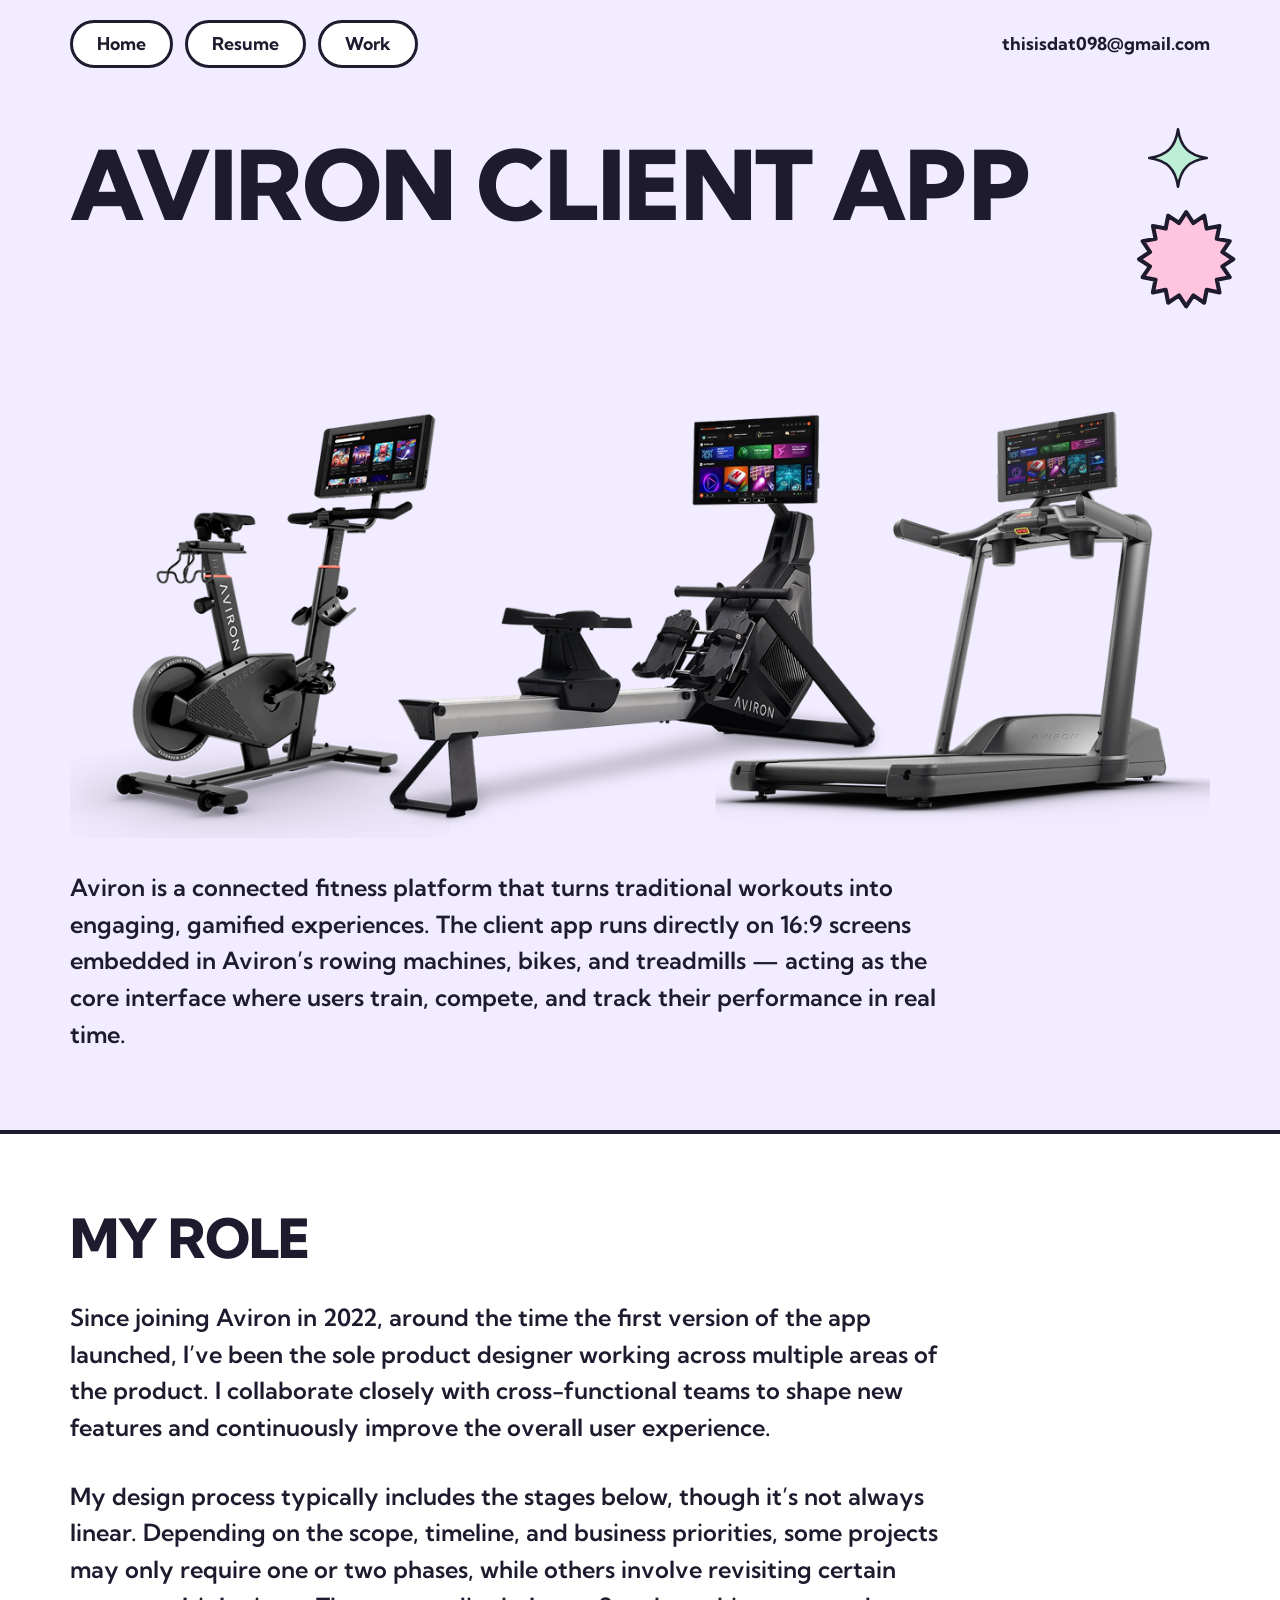
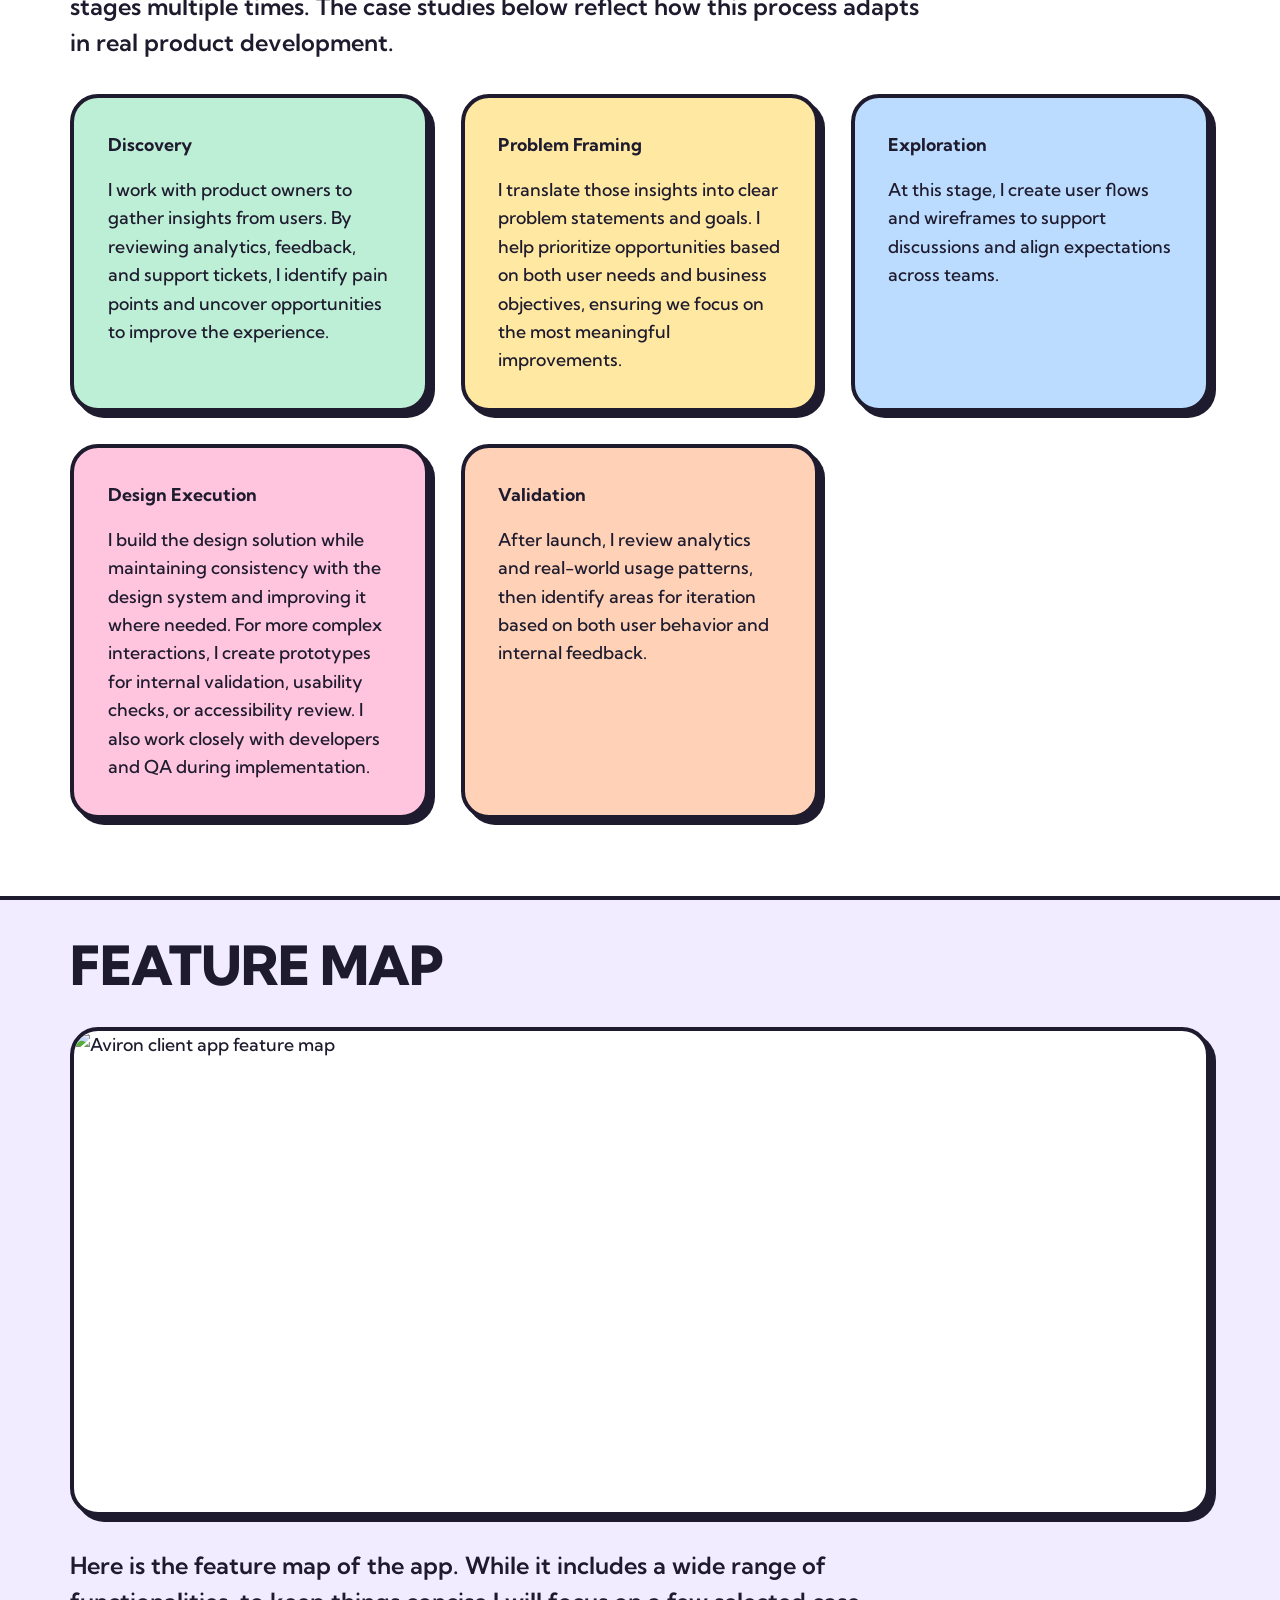
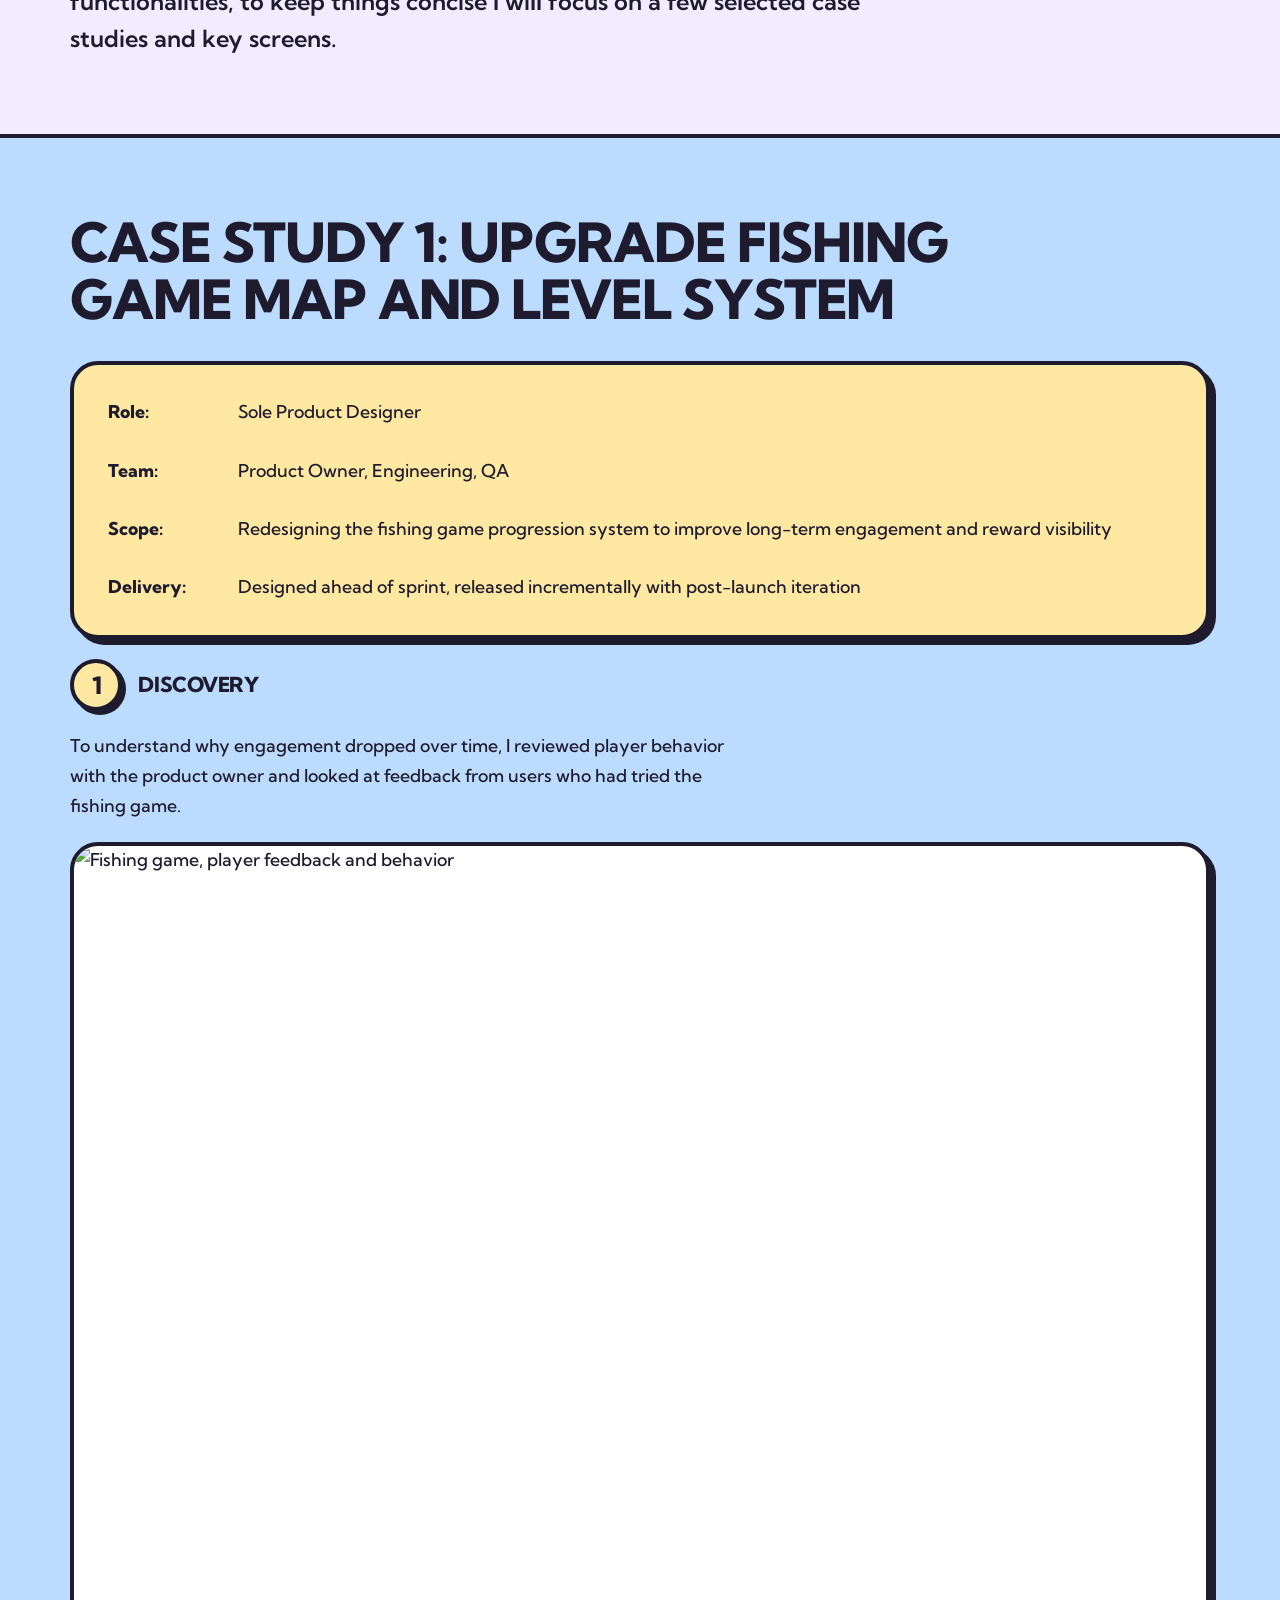
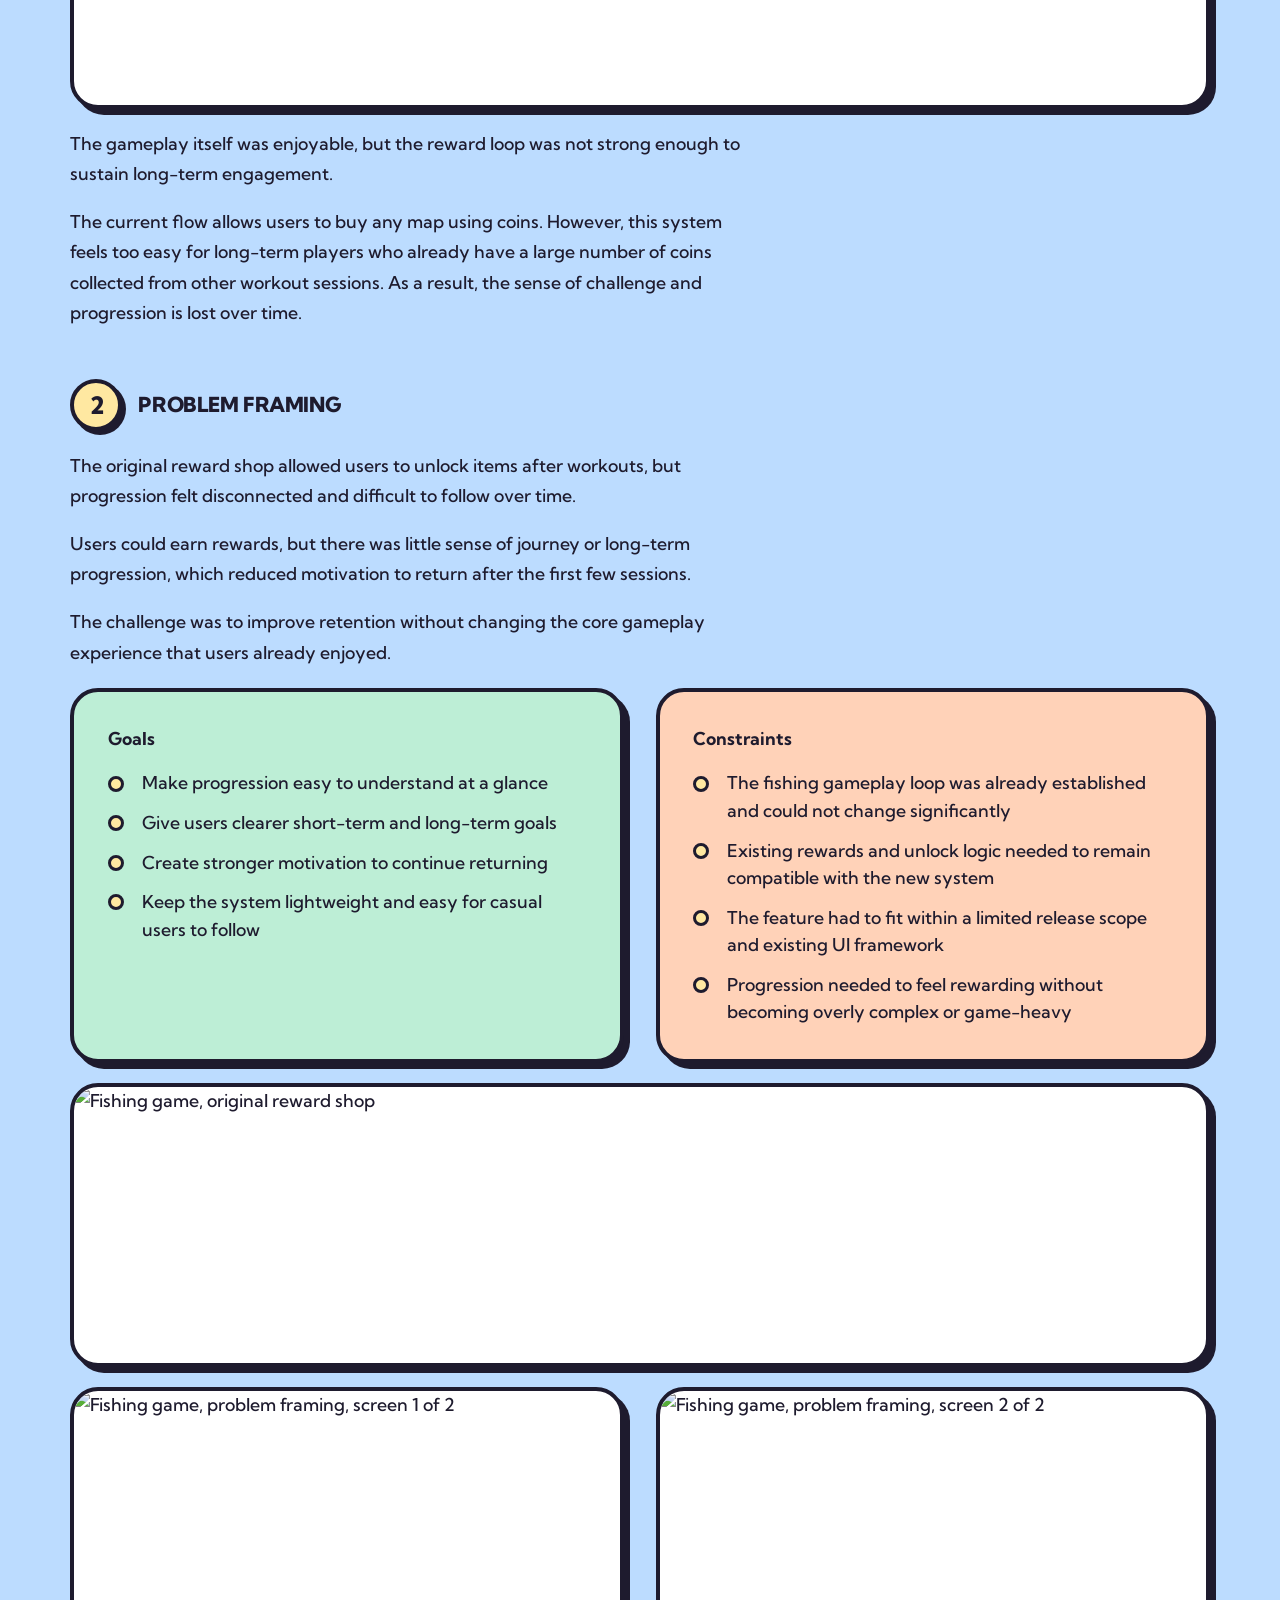
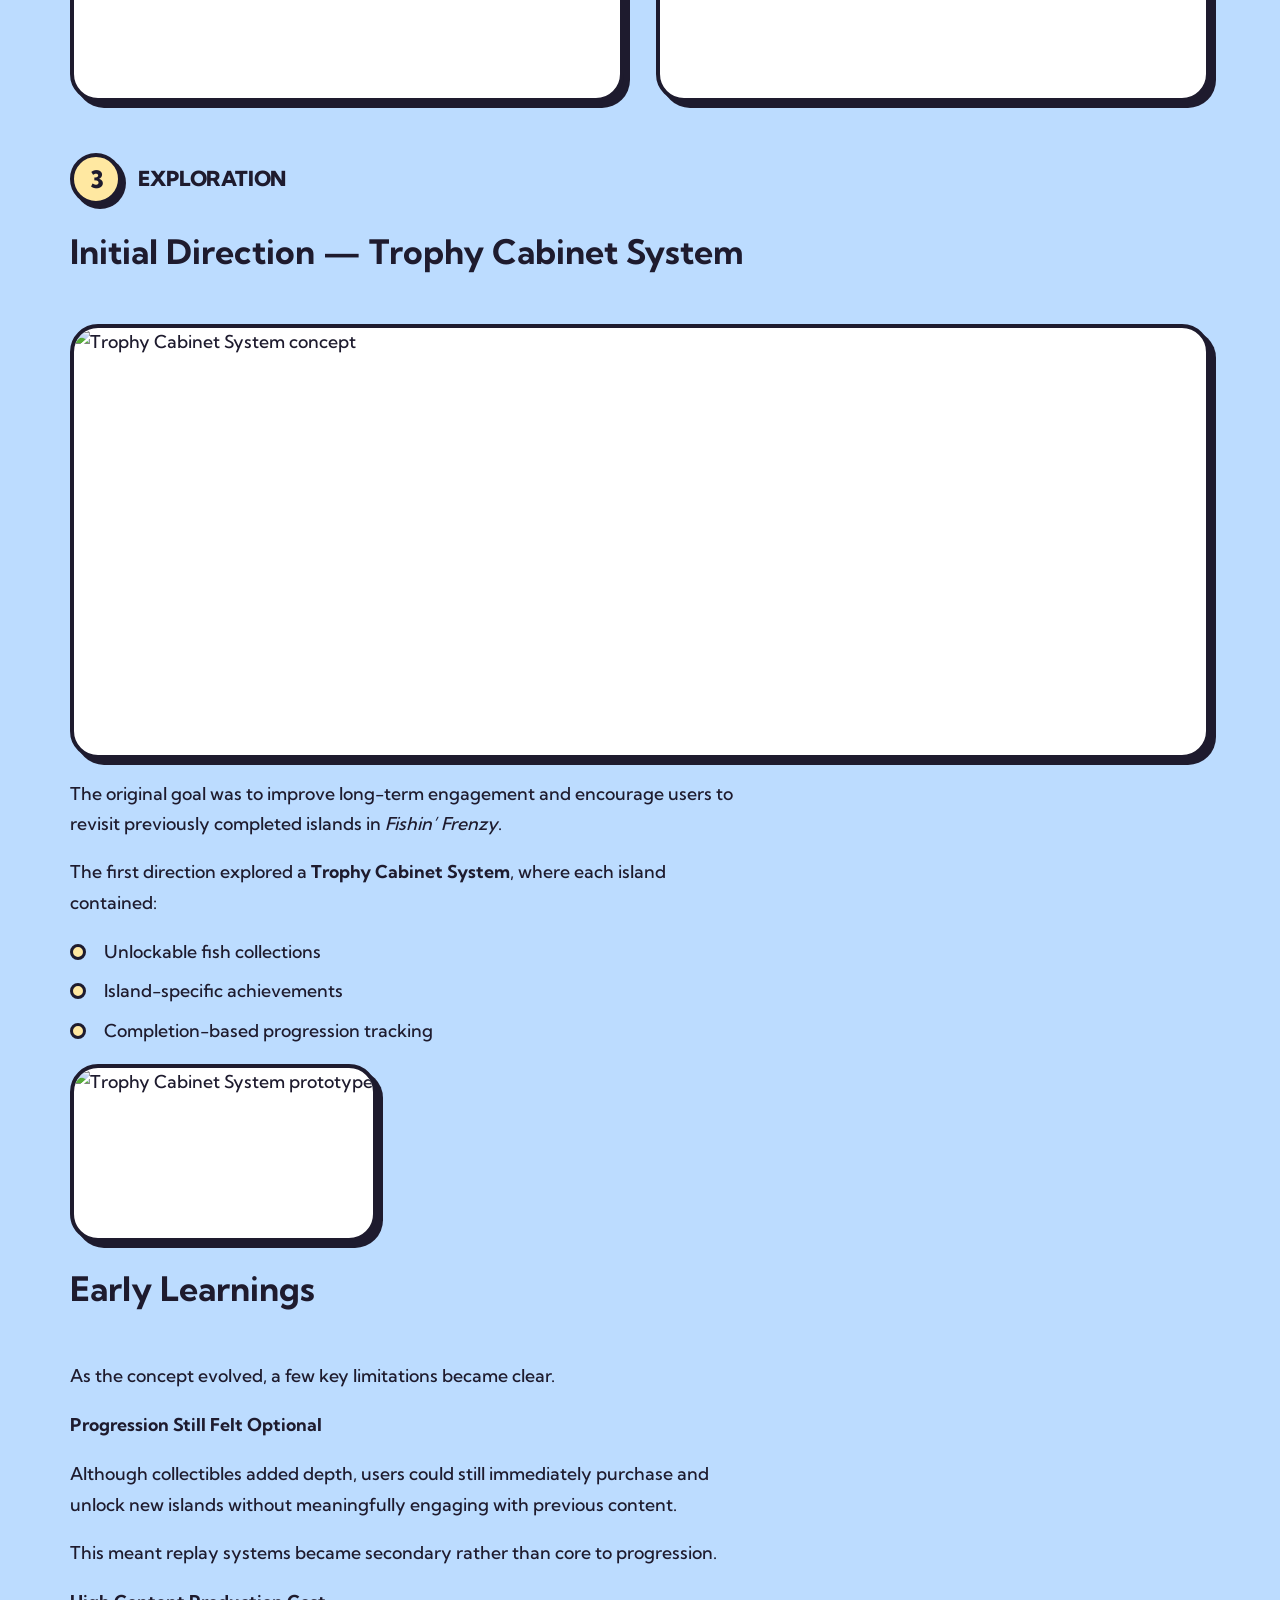
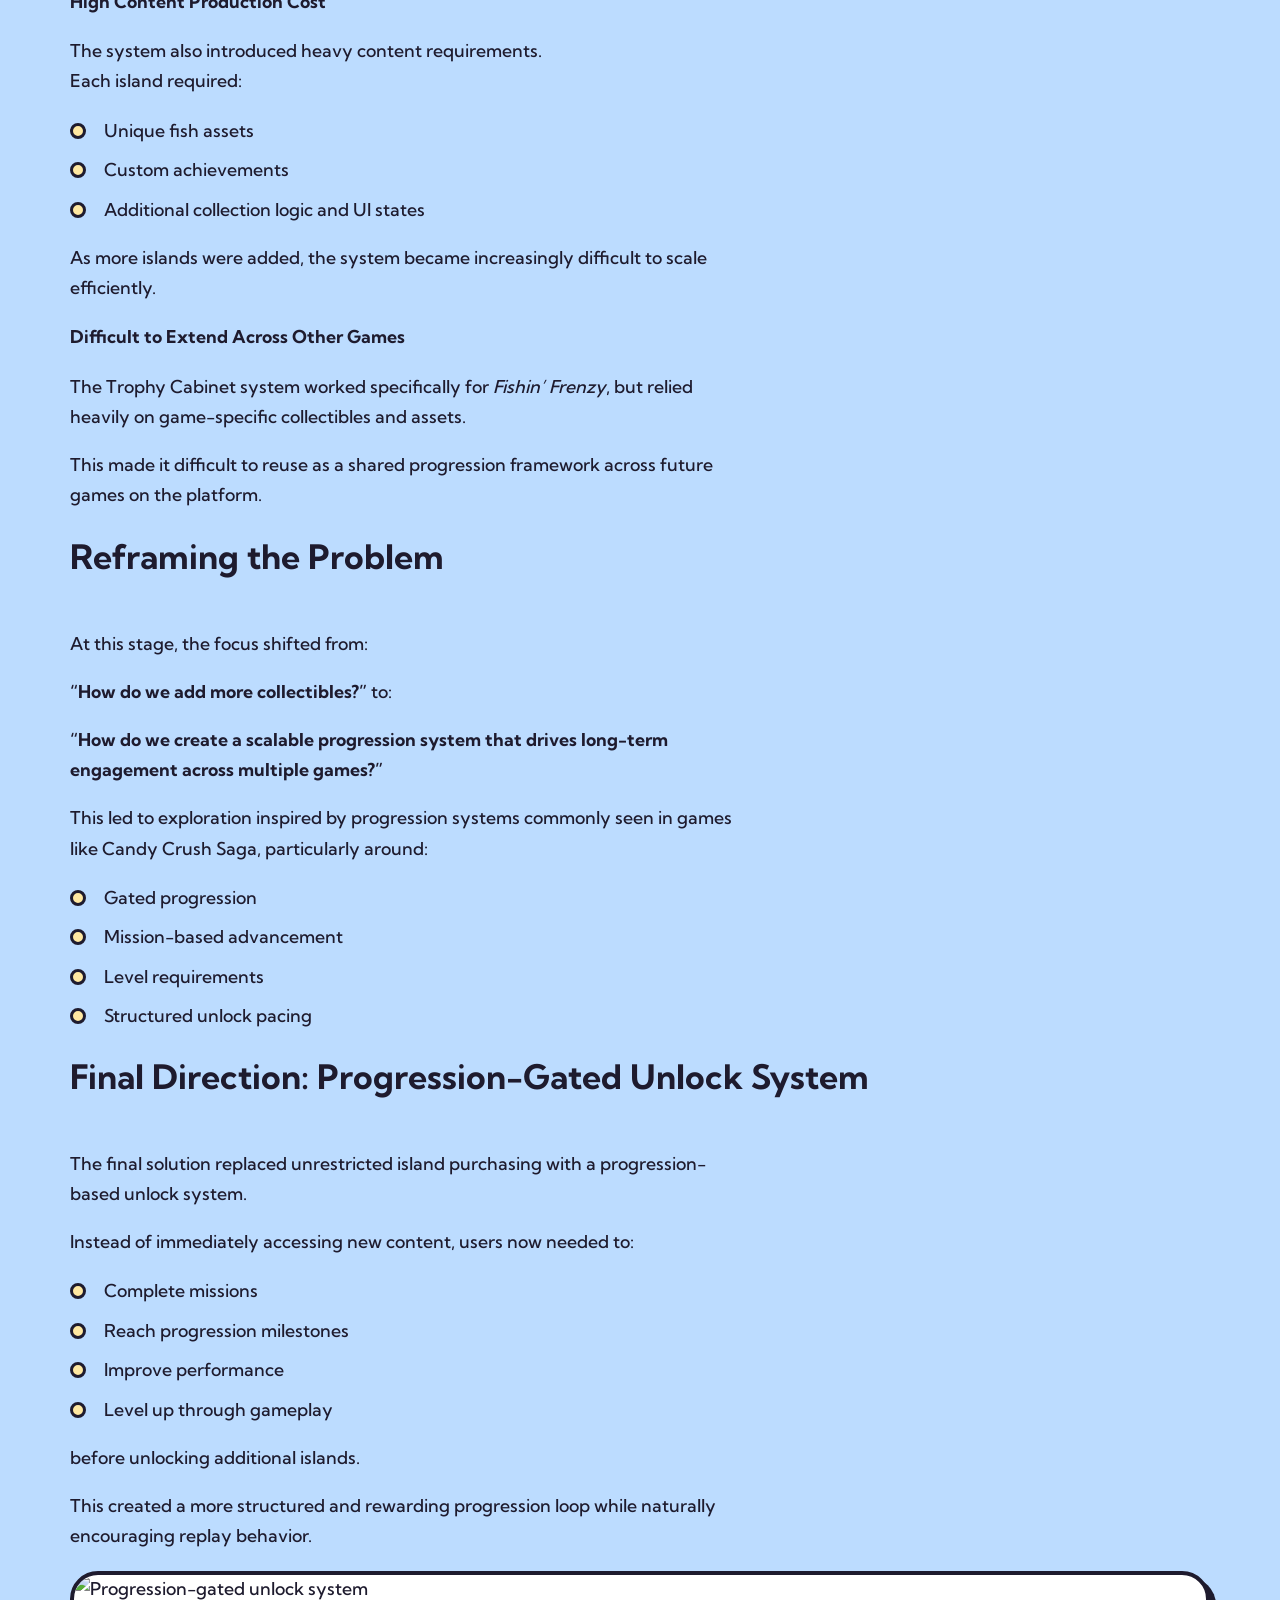
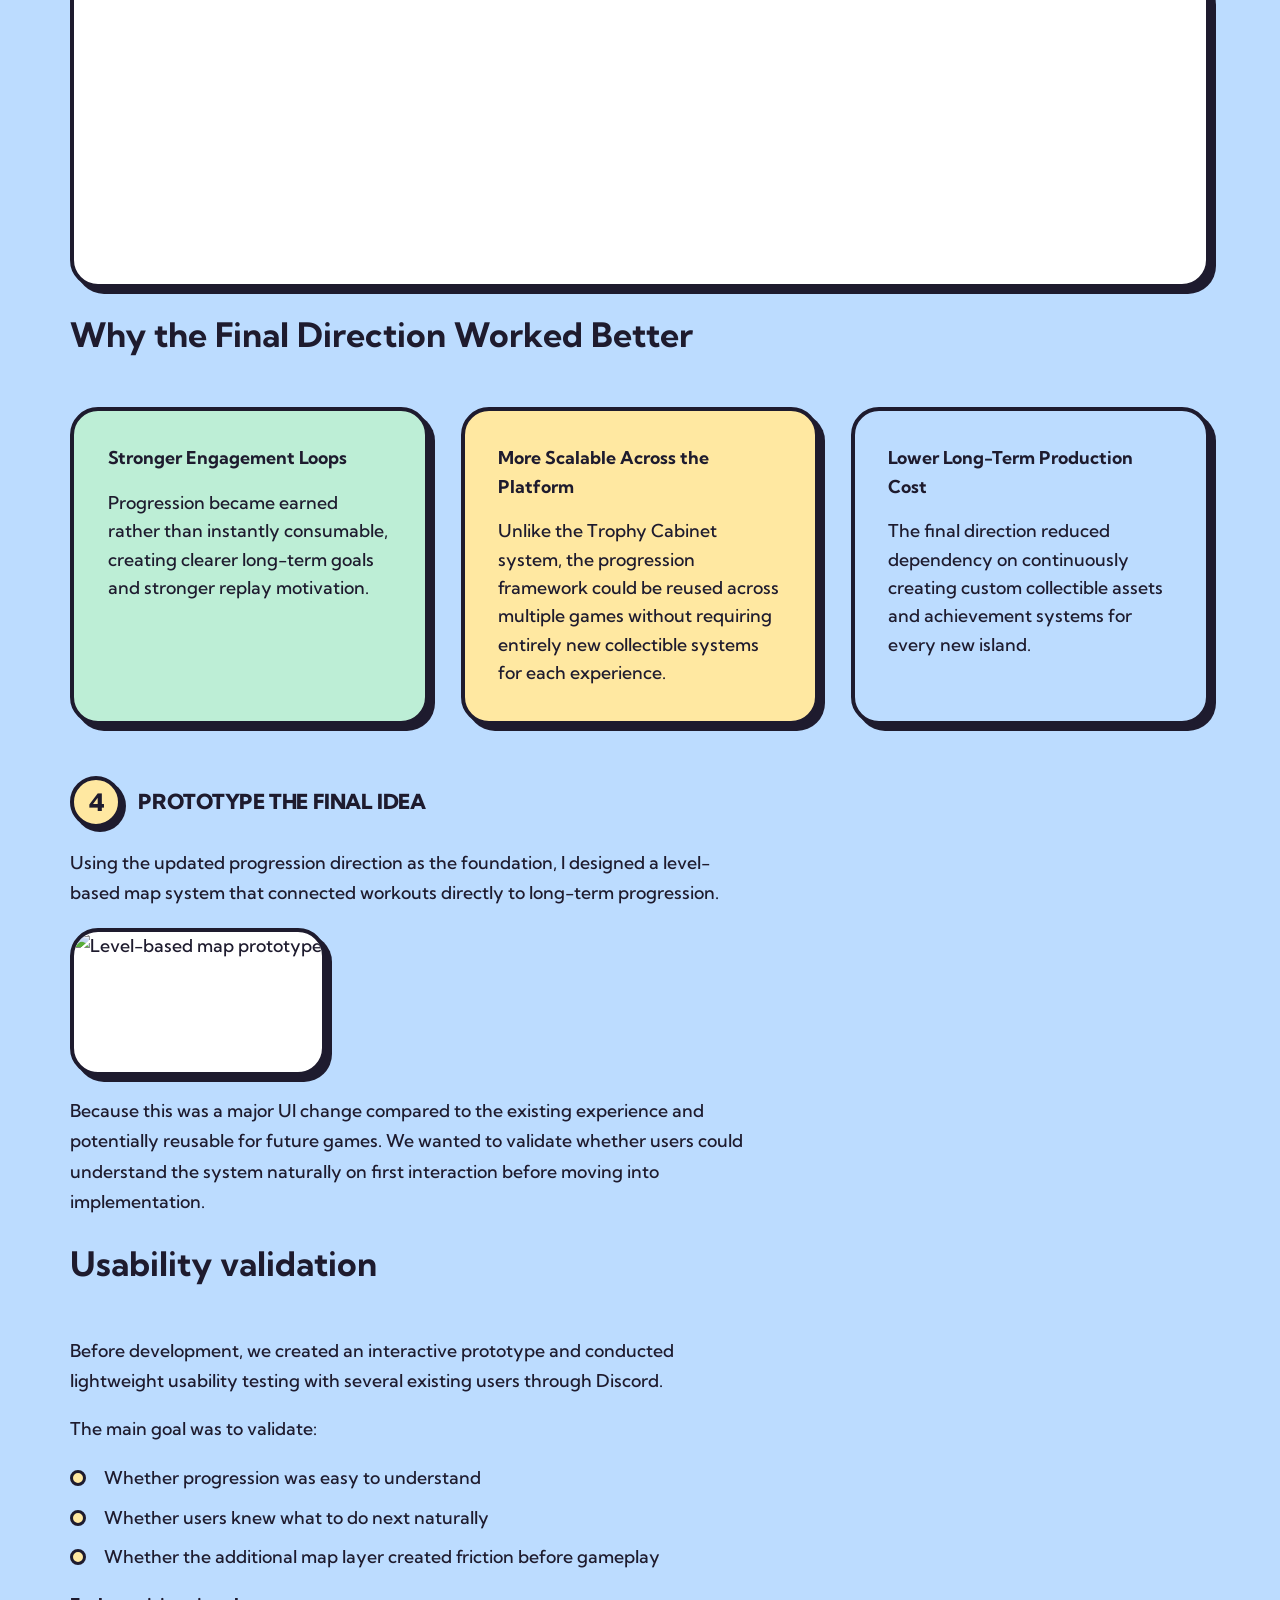
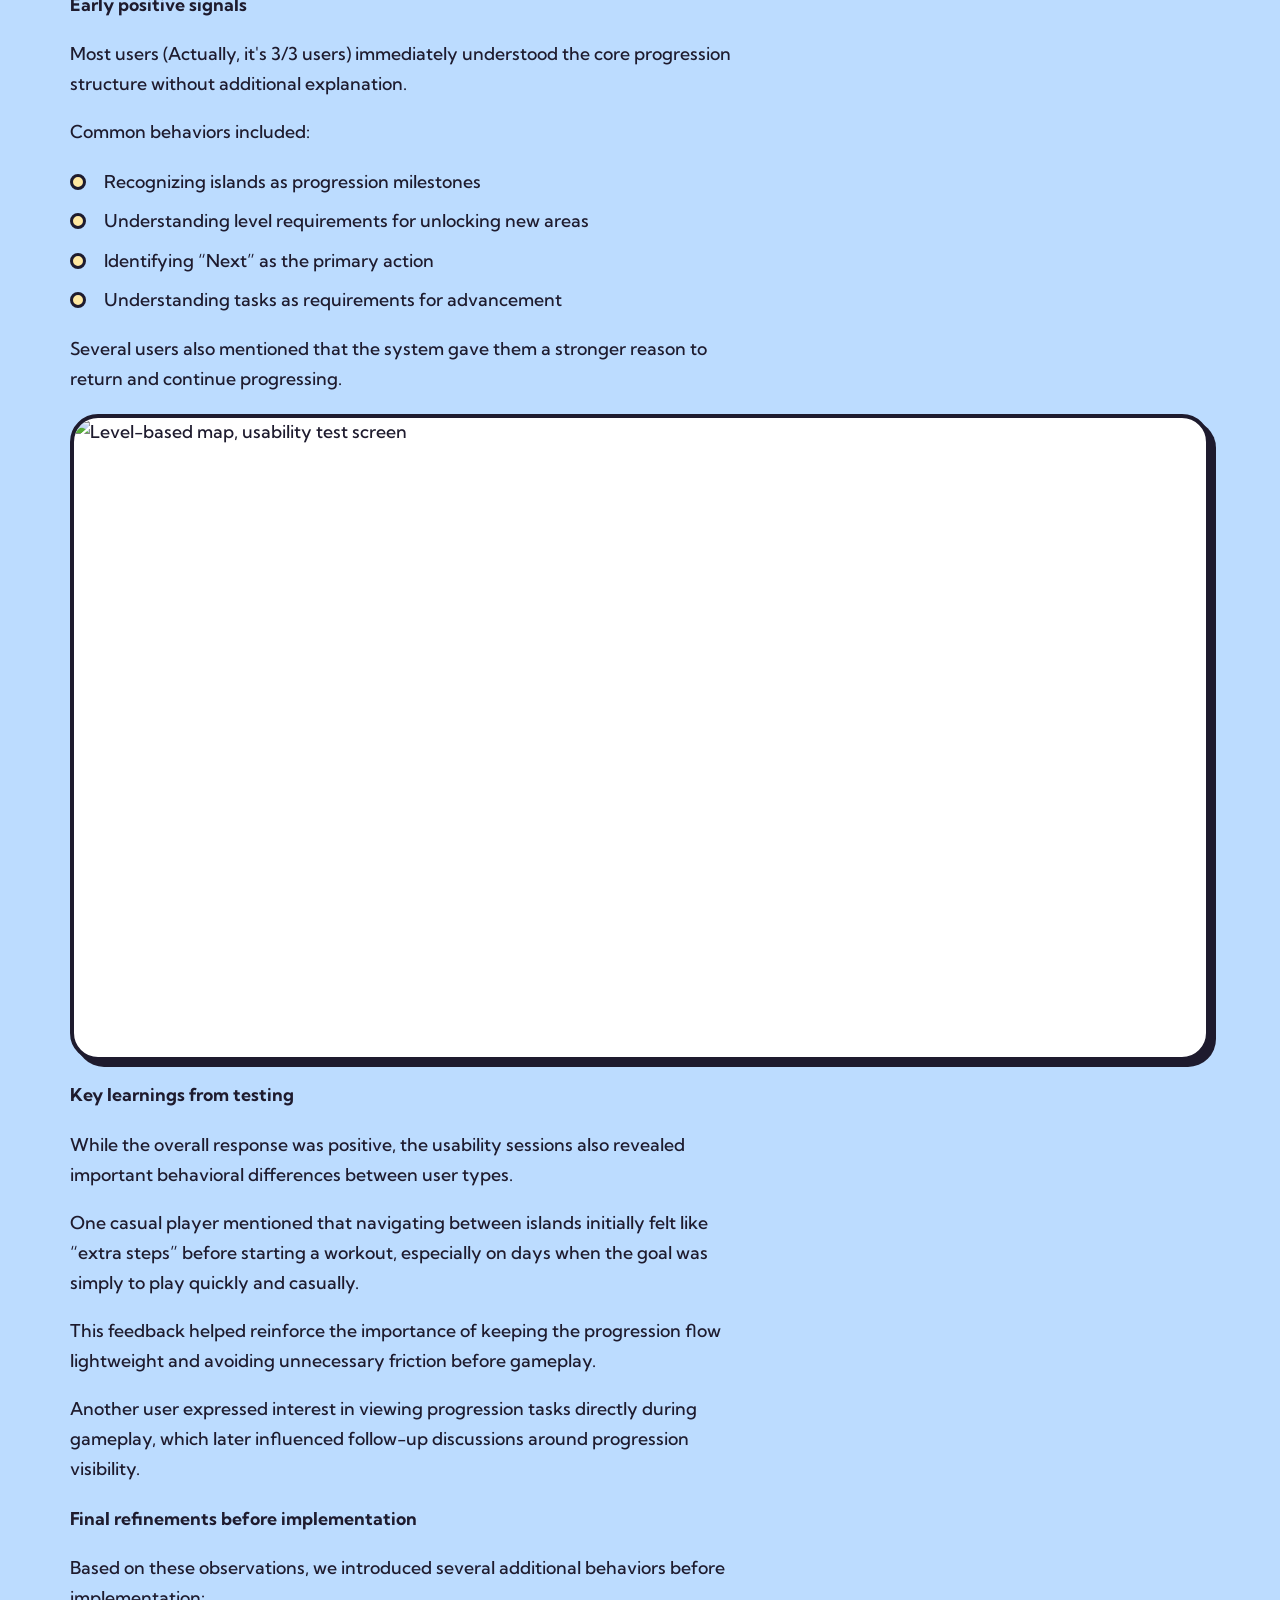
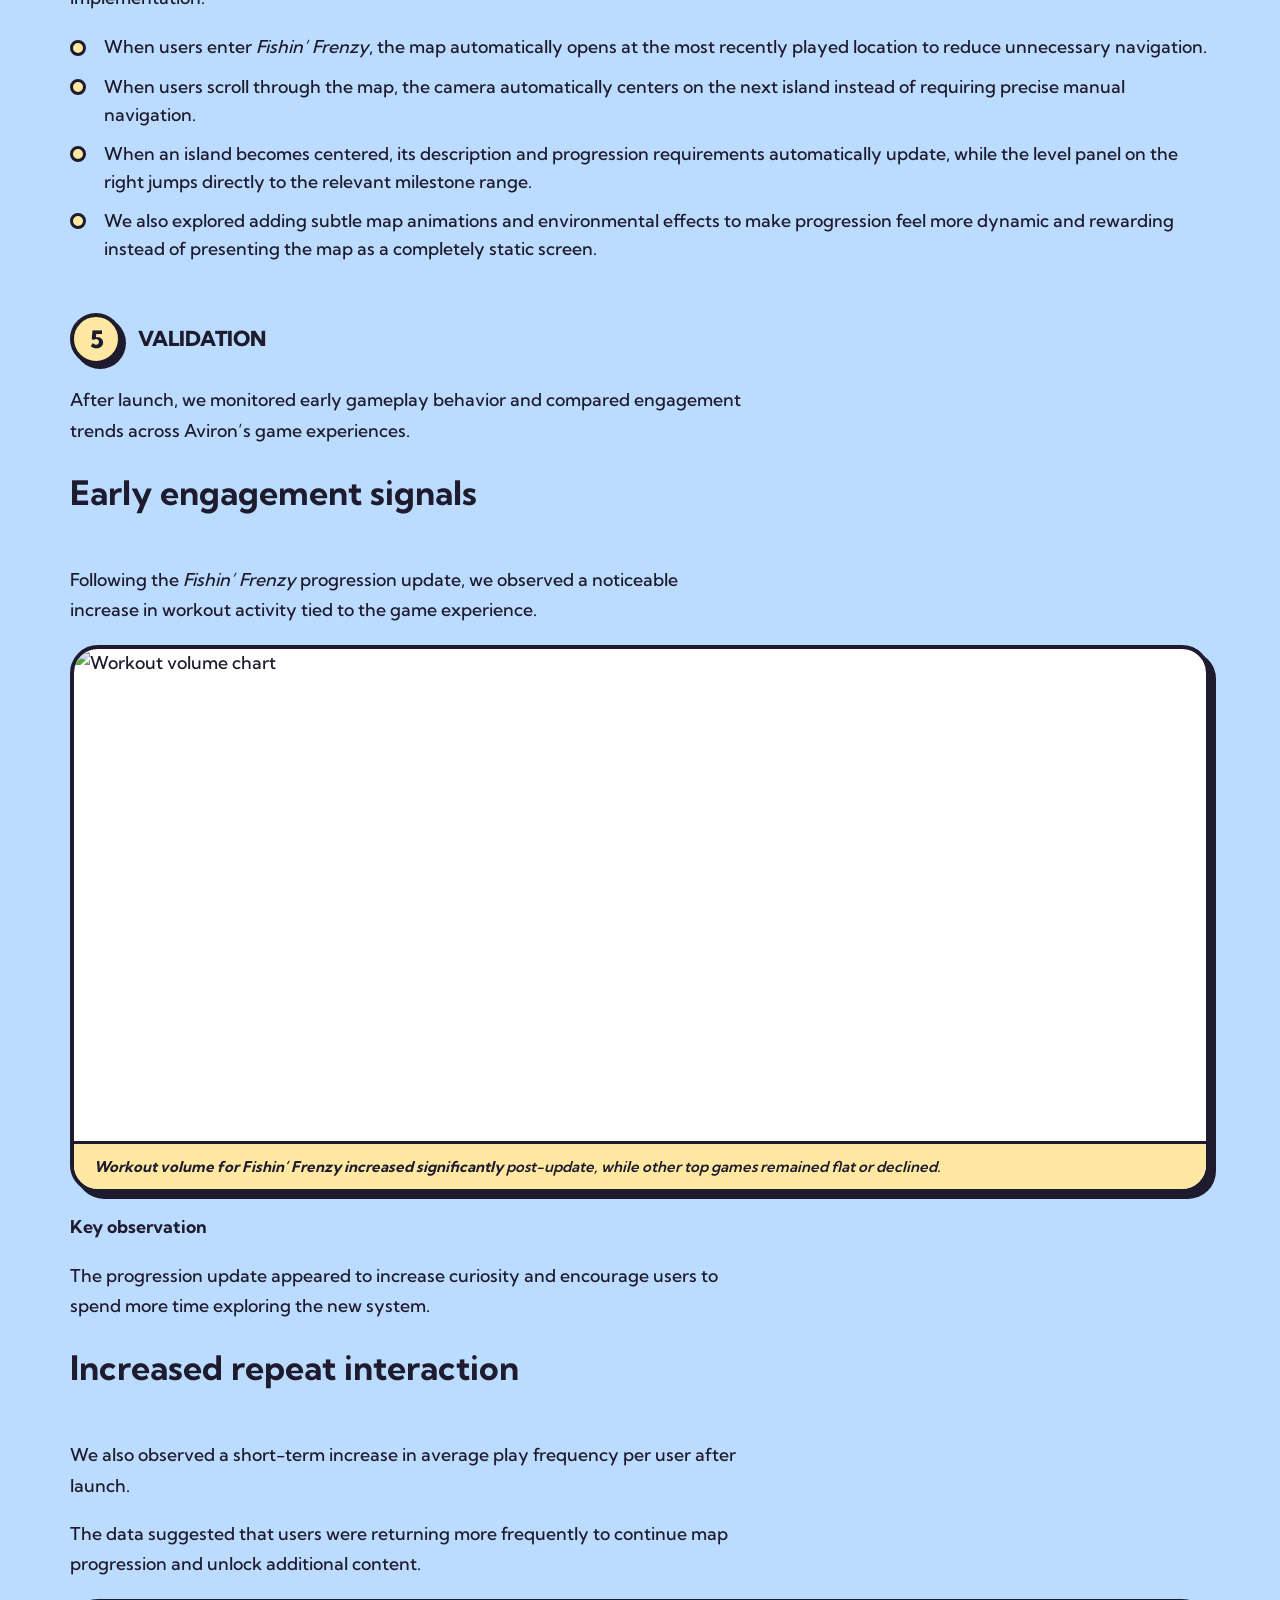
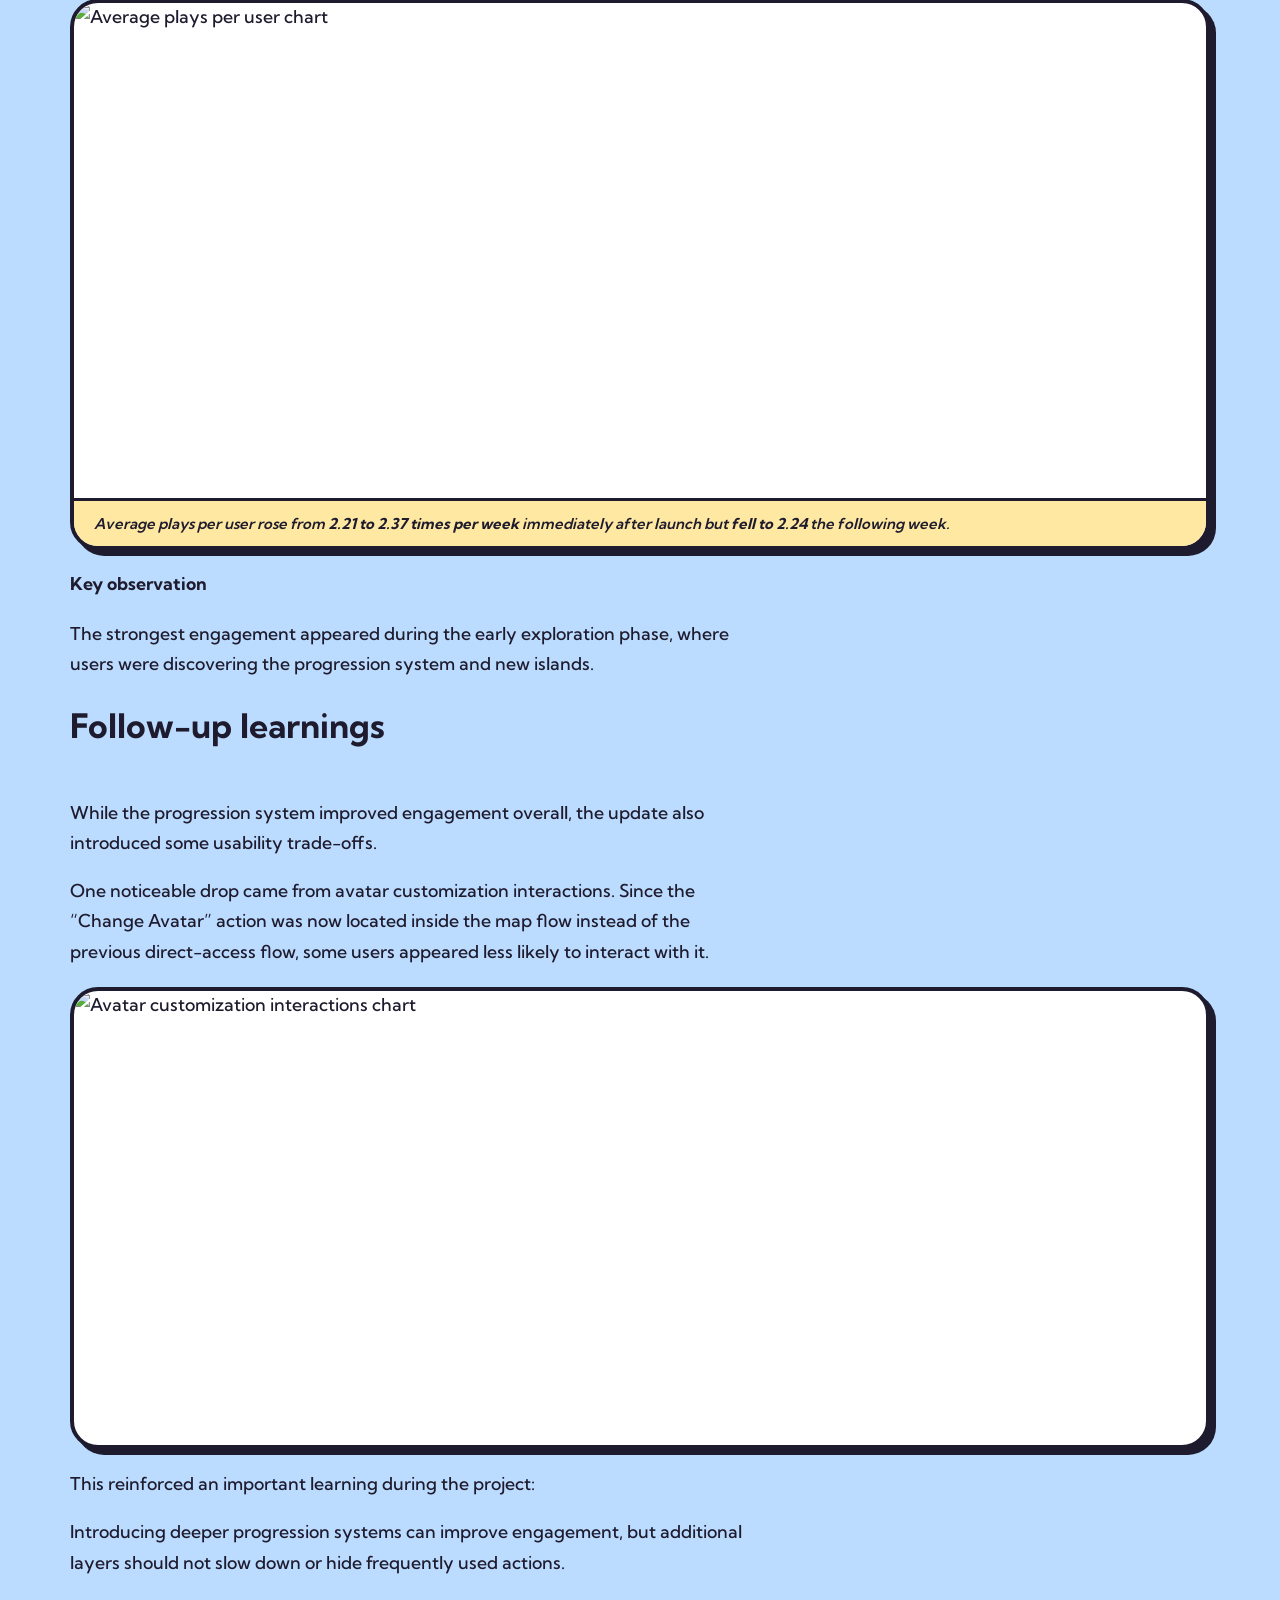
==== aviron-client.html @ 505817a6 "Initial commit: portfolio website" ====
<!DOCTYPE html>
<html lang="en">
<head>
  <meta charset="utf-8">
  <meta name="viewport" content="width=device-width, initial-scale=1">
  <title>My Framer Site</title>
  <meta name="description" content="Made with Framer">

  <script>document.documentElement.classList.add("js")</script>
  <link rel="preload" href="assets/fonts/kumbh-sans-latin-wght-normal.woff2" as="font" type="font/woff2" crossorigin>
  <link rel="stylesheet" href="css/styles.css">
  <link rel="stylesheet" href="css/pages.css">
  <script src="js/main.js" defer></script>
  <script src="js/carousel.js" defer></script>
</head>

<body>
  <!-- Decorative shapes shared with the homepage -->
  <svg class="sprite" width="0" height="0" aria-hidden="true" focusable="false">
    <defs>
      <symbol id="burst" viewBox="0 0 100 100">
        <polygon points="50.0,4.0 57.0,14.7 67.6,7.5 70.0,20.1 82.5,17.5 79.9,30.0 92.5,32.4 85.3,43.0 96.0,50.0 85.3,57.0 92.5,67.6 79.9,70.0 82.5,82.5 70.0,79.9 67.6,92.5 57.0,85.3 50.0,96.0 43.0,85.3 32.4,92.5 30.0,79.9 17.5,82.5 20.1,70.0 7.5,67.6 14.7,57.0 4.0,50.0 14.7,43.0 7.5,32.4 20.1,30.0 17.5,17.5 30.0,20.1 32.4,7.5 43.0,14.7"
                 fill="currentColor" stroke="var(--ink)" stroke-width="var(--deco-stroke, 4)" stroke-linejoin="round"/>
      </symbol>
      <symbol id="sparkle" viewBox="0 0 100 100">
        <path d="M50 5C54 33 67 46 95 50C67 54 54 67 50 95C46 67 33 54 5 50C33 46 46 33 50 5Z"
              fill="currentColor" stroke="var(--ink)" stroke-width="var(--deco-stroke, 4)" stroke-linejoin="round"/>
      </symbol>
      <symbol id="squiggle" viewBox="0 0 160 40">
        <path d="M6 20Q22 2 38 20T70 20T102 20T134 20T154 20" fill="none"
              stroke="var(--ink)" stroke-width="calc(var(--deco-stroke, 4) * 1.4)" stroke-linecap="round"/>
      </symbol>
      <symbol id="blob" viewBox="0 0 100 100">
        <path d="M50 6c14 0 20 10 30 14 12 5 18 18 14 30-4 14-14 18-24 24-12 7-28 8-40 0C18 68 6 60 6 46 6 32 16 26 22 18 30 8 38 6 50 6z"
              fill="currentColor" stroke="var(--ink)" stroke-width="var(--deco-stroke, 4)" stroke-linejoin="round"/>
      </symbol>
      <symbol id="ring" viewBox="0 0 100 100">
        <circle cx="50" cy="50" r="40" fill="none" stroke="var(--ink)" stroke-width="calc(var(--deco-stroke, 4) * 2)"/>
      </symbol>
      <symbol id="dot" viewBox="0 0 100 100">
        <circle cx="50" cy="50" r="44" fill="currentColor" stroke="var(--ink)" stroke-width="var(--deco-stroke, 4)"/>
      </symbol>
    </defs>
  </svg>

  <a class="skip-link" href="#main">Skip to content</a>

  <header class="site-header">
    <nav class="nav" aria-label="Primary">
      <button class="nav__toggle" type="button" aria-expanded="false" aria-controls="nav-menu" aria-label="Open menu">
        <span class="nav__bars" aria-hidden="true"><i></i><i></i><i></i></span>
      </button>

      <div class="nav__menu" id="nav-menu">
        <ul class="nav__list">
          <li><a class="nav__link" href="index.html">Home</a></li>
          <li><a class="nav__link" href="https://drive.google.com/file/d/1IyiNxV_8yLdAtv77d773R05TLhrPXiHI/view?usp=sharing">Resume</a></li>
          <li><a class="nav__link" href="index.html">Work</a></li>
        </ul>
        <p class="nav__email">thisisdat098@gmail.com</p>
      </div>
    </nav>
  </header>

  <main id="main">
<section class="page-hero" aria-labelledby="page-title">
<svg class="deco deco--page-sparkle" aria-hidden="true"><use href="#sparkle"/></svg>
<svg class="deco deco--page-burst" aria-hidden="true"><use href="#burst"/></svg>
<div class="page-hero__grid">
<div class="page-hero__copy">
<h1 class="page-title" id="page-title"><span class="page-title__big">AVIRON CLIENT APP</span></h1>
</div>
</div>
</section>

<section class="block">
<div class="wrap stack stack--lg">
<figure class="shot shot--plain shot--bare"><img src="assets/images/aviron-client-hero.png" alt="Aviron exercise bike, rowing machine and treadmill, each with the Aviron client app on its touchscreen" width="1291" height="500" decoding="async"></figure>
<p class="lead">Aviron is a connected fitness platform that turns traditional workouts into engaging, gamified experiences. The client app runs directly on 16:9 screens embedded in Aviron’s rowing machines, bikes, and treadmills — acting as the core interface where users train, compete, and track their performance in real time.</p>
</div>
</section>

<section class="block block--band block--white" aria-labelledby="role-title">
<div class="wrap stack stack--lg">
<h2 class="h2" id="role-title">MY ROLE</h2>
<p class="lead">Since joining Aviron in 2022, around the time the first version of the app launched, I’ve been the sole product designer working across multiple areas of the product. I collaborate closely with cross-functional teams to shape new features and continuously improve the overall user experience.</p>
<p class="lead">My design process typically includes the stages below, though it’s not always linear. Depending on the scope, timeline, and business priorities, some projects may only require one or two phases, while others involve revisiting certain stages multiple times. The case studies below reflect how this process adapts in real product development.</p>
<div class="cards cards--3">
<article class="card card--mint">
<p><strong>Discovery</strong></p>
<p>I work with product owners to gather insights from users. By reviewing analytics, feedback, and support tickets, I identify pain points and uncover opportunities to improve the experience.</p>
</article>
<article class="card card--butter">
<p><strong>Problem Framing</strong></p>
<p>I translate those insights into clear problem statements and goals. I help prioritize opportunities based on both user needs and business objectives, ensuring we focus on the most meaningful improvements.</p>
</article>
<article class="card card--sky">
<p><strong>Exploration</strong></p>
<p>At this stage, I create user flows and wireframes to support discussions and align expectations across teams.</p>
</article>
<article class="card card--pink">
<p><strong>Design Execution</strong></p>
<p>I build the design solution while maintaining consistency with the design system and improving it where needed. For more complex interactions, I create prototypes for internal validation, usability checks, or accessibility review. I also work closely with developers and QA during implementation.</p>
</article>
<article class="card card--peach">
<p><strong>Validation</strong></p>
<p>After launch, I review analytics and real-world usage patterns, then identify areas for iteration based on both user behavior and internal feedback.</p>
</article>
</div>
</div>
</section>

<section class="block" aria-labelledby="map-title">
<div class="wrap stack stack--lg">
<h2 class="h2" id="map-title">FEATURE MAP</h2>
<figure class="shot"><img src="https://framerusercontent.com/images/DoN8jSoYhnDoXHFVU9U6YefCOU.png?width=2880&amp;height=1224" alt="Aviron client app feature map" width="2880" height="1224" loading="lazy" decoding="async"></figure>
<p class="lead">Here is the feature map of the app. While it includes a wide range of functionalities, to keep things concise I will focus on a few selected case studies and key screens.</p>
</div>
</section>

<section class="block block--band block--sky" aria-labelledby="cs1-title">
<div class="wrap stack stack--lg">
<h2 class="h2" id="cs1-title">CASE STUDY 1: UPGRADE FISHING GAME MAP AND LEVEL SYSTEM</h2>
<dl class="meta card card--butter">
<div><dt>Role:</dt><dd>Sole Product Designer</dd></div>
<div><dt>Team:</dt><dd>Product Owner, Engineering, QA</dd></div>
<div><dt>Scope:</dt><dd>Redesigning the fishing game progression system to improve long-term engagement and reward visibility</dd></div>
<div><dt>Delivery:</dt><dd>Designed ahead of sprint, released incrementally with post-launch iteration</dd></div>
</dl>
<div class="stack stack--lg">
<h3 class="step"><span class="step__num">1</span><span>DISCOVERY</span></h3>
<div class="prose">
<p>To understand why engagement dropped over time, I reviewed player behavior with the product owner and looked at feedback from users who had tried the fishing game.</p>
</div>
<figure class="shot"><img src="https://framerusercontent.com/images/LOslsWN96rhv2itCaTpU8XSOwGI.png?width=1844&amp;height=1401" alt="Fishing game, player feedback and behavior" width="1844" height="1401" loading="lazy" decoding="async"></figure>
<div class="prose">
<p>The gameplay itself was enjoyable, but the reward loop was not strong enough to sustain long-term engagement.</p>
<p>The current flow allows users to buy any map using coins. However, this system feels too easy for long-term players who already have a large number of coins collected from other workout sessions. As a result, the sense of challenge and progression is lost over time.</p>
</div>
</div>
<div class="stack stack--lg">
<h3 class="step"><span class="step__num">2</span><span>PROBLEM FRAMING</span></h3>
<div class="prose">
<p>The original reward shop allowed users to unlock items after workouts, but progression felt disconnected and difficult to follow over time.</p>
<p>Users could earn rewards, but there was little sense of journey or long-term progression, which reduced motivation to return after the first few sessions.</p>
<p>The challenge was to improve retention without changing the core gameplay experience that users already enjoyed.</p>
</div>
<div class="cards cards--2">
<div class="card card--mint">
<p><strong>Goals</strong></p>
<ul class="list">
<li>Make progression easy to understand at a glance</li>
<li>Give users clearer short-term and long-term goals</li>
<li>Create stronger motivation to continue returning</li>
<li>Keep the system lightweight and easy for casual users to follow</li>
</ul>
</div>
<div class="card card--peach">
<p><strong>Constraints</strong></p>
<ul class="list">
<li>The fishing gameplay loop was already established and could not change significantly</li>
<li>Existing rewards and unlock logic needed to remain compatible with the new system</li>
<li>The feature had to fit within a limited release scope and existing UI framework</li>
<li>Progression needed to feel rewarding without becoming overly complex or game-heavy</li>
</ul>
</div>
</div>
<figure class="shot"><img src="https://framerusercontent.com/images/qE3KVLWb0bNMeSEJjcbivAKhJyg.png?width=2514&amp;height=614" alt="Fishing game, original reward shop" width="2514" height="614" loading="lazy" decoding="async"></figure>
<div class="grid-2">
<figure class="shot"><img src="https://framerusercontent.com/images/CKfliNb0Zx19ssRfpo3VYQRwulI.png?width=1920&amp;height=1080" alt="Fishing game, problem framing, screen 1 of 2" width="1920" height="1080" loading="lazy" decoding="async"></figure>
<figure class="shot"><img src="https://framerusercontent.com/images/zphrQBZOfDqrXcCqvazpTX6P5X4.png?width=1920&amp;height=1080" alt="Fishing game, problem framing, screen 2 of 2" width="1920" height="1080" loading="lazy" decoding="async"></figure>
</div>
</div>
<div class="stack stack--lg">
<h3 class="step"><span class="step__num">3</span><span>EXPLORATION</span></h3>
<h4 class="h3">Initial Direction — Trophy Cabinet System</h4>
<figure class="shot"><img src="https://framerusercontent.com/images/Bs0IBNQeijFOu1Bsh5oNlduHAKs.png?width=2522&amp;height=952" alt="Trophy Cabinet System concept" width="2522" height="952" loading="lazy" decoding="async"></figure>
<div class="prose">
<p>The original goal was to improve long-term engagement and encourage users to revisit previously completed islands in <em>Fishin’ Frenzy</em>.</p>
<p>The first direction explored a <strong>Trophy Cabinet System</strong>, where each island contained:</p>
</div>
<ul class="list">
<li>Unlockable fish collections</li>
<li>Island-specific achievements</li>
<li>Completion-based progression tracking</li>
</ul>
<figure class="shot shot--fit"><img src="https://framerusercontent.com/images/J7DPEpJrXgmzvn42fmuNUVBaA.gif?width=1280&amp;height=726" alt="Trophy Cabinet System prototype" width="1280" height="726" loading="lazy" decoding="async"></figure>
<h4 class="h3">Early Learnings</h4>
<div class="prose">
<p>As the concept evolved, a few key limitations became clear.</p>
</div>
<p><strong>Progression Still Felt Optional</strong></p>
<div class="prose">
<p>Although collectibles added depth, users could still immediately purchase and unlock new islands without meaningfully engaging with previous content.</p>
<p>This meant replay systems became secondary rather than core to progression.</p>
</div>
<p><strong>High Content Production Cost</strong></p>
<div class="prose">
<p>The system also introduced heavy content requirements.<br>
Each island required:</p>
</div>
<ul class="list">
<li>Unique fish assets</li>
<li>Custom achievements</li>
<li>Additional collection logic and UI states</li>
</ul>
<div class="prose">
<p>As more islands were added, the system became increasingly difficult to scale efficiently.</p>
</div>
<p><strong>Difficult to Extend Across Other Games</strong></p>
<div class="prose">
<p>The Trophy Cabinet system worked specifically for <em>Fishin’ Frenzy</em>, but relied heavily on game-specific collectibles and assets.</p>
<p>This made it difficult to reuse as a shared progression framework across future games on the platform.</p>
</div>
<h4 class="h3">Reframing the Problem</h4>
<div class="prose">
<p>At this stage, the focus shifted from:</p>
<p><strong>“How do we add more collectibles?”</strong> to:</p>
<p><strong>“How do we create a scalable progression system that drives long-term engagement across multiple games?”</strong></p>
<p>This led to exploration inspired by progression systems commonly seen in games like Candy Crush Saga, particularly around:</p>
</div>
<ul class="list">
<li>Gated progression</li>
<li>Mission-based advancement</li>
<li>Level requirements</li>
<li>Structured unlock pacing</li>
</ul>
<h4 class="h3">Final Direction: Progression-Gated Unlock System</h4>
<div class="prose">
<p>The final solution replaced unrestricted island purchasing with a progression-based unlock system.</p>
<p>Instead of immediately accessing new content, users now needed to:</p>
</div>
<ul class="list">
<li>Complete missions</li>
<li>Reach progression milestones</li>
<li>Improve performance</li>
<li>Level up through gameplay</li>
</ul>
<div class="prose">
<p>before unlocking additional islands.</p>
<p>This created a more structured and rewarding progression loop while naturally encouraging replay behavior.</p>
</div>
<figure class="shot"><img src="https://framerusercontent.com/images/2LTKEwrcCauTOsHurq72tP2kG7k.png?width=2522&amp;height=688" alt="Progression-gated unlock system" width="2522" height="688" loading="lazy" decoding="async"></figure>
<h4 class="h3">Why the Final Direction Worked Better</h4>
<div class="cards cards--3">
<div class="card card--mint">
<p><strong>Stronger Engagement Loops</strong></p>
<p>Progression became earned rather than instantly consumable, creating clearer long-term goals and stronger replay motivation.</p>
</div>
<div class="card card--butter">
<p><strong>More Scalable Across the Platform</strong></p>
<p>Unlike the Trophy Cabinet system, the progression framework could be reused across multiple games without requiring entirely new collectible systems for each experience.</p>
</div>
<div class="card card--sky">
<p><strong>Lower Long-Term Production Cost</strong></p>
<p>The final direction reduced dependency on continuously creating custom collectible assets and achievement systems for every new island.</p>
</div>
</div>
</div>
<div class="stack stack--lg">
<h3 class="step"><span class="step__num">4</span><span>PROTOTYPE THE FINAL IDEA</span></h3>
<div class="prose">
<p>Using the updated progression direction as the foundation, I designed a level-based map system that connected workouts directly to long-term progression.</p>
</div>
<figure class="shot shot--fit"><img src="https://framerusercontent.com/images/T2d48E4WcZyRIsOFzFsyq3rqhmc.gif?width=800&amp;height=451" alt="Level-based map prototype" width="800" height="451" loading="lazy" decoding="async"></figure>
<div class="prose">
<p>Because this was a major UI change compared to the existing experience and potentially reusable for future games. We wanted to validate whether users could understand the system naturally on first interaction before moving into implementation.</p>
</div>
<h4 class="h3">Usability validation</h4>
<div class="prose">
<p>Before development, we created an interactive prototype and conducted lightweight usability testing with several existing users through Discord.</p>
<p>The main goal was to validate:</p>
</div>
<ul class="list">
<li>Whether progression was easy to understand</li>
<li>Whether users knew what to do next naturally</li>
<li>Whether the additional map layer created friction before gameplay</li>
</ul>
<p><strong>Early positive signals</strong></p>
<div class="prose">
<p>Most users (Actually, it's 3/3 users) immediately understood the core progression structure without additional explanation.</p>
<p>Common behaviors included:</p>
</div>
<ul class="list">
<li>Recognizing islands as progression milestones</li>
<li>Understanding level requirements for unlocking new areas</li>
<li>Identifying “Next” as the primary action</li>
<li>Understanding tasks as requirements for advancement</li>
</ul>
<div class="prose">
<p>Several users also mentioned that the system gave them a stronger reason to return and continue progressing.</p>
</div>
<figure class="shot"><img src="https://framerusercontent.com/images/Me074v9y3mUQF4hmqlCXbI1Y60E.png?width=1170&amp;height=661" alt="Level-based map, usability test screen" width="1170" height="661" loading="lazy" decoding="async"></figure>
<p><strong>Key learnings from testing</strong></p>
<div class="prose">
<p>While the overall response was positive, the usability sessions also revealed important behavioral differences between user types.</p>
<p>One casual player mentioned that navigating between islands initially felt like “extra steps” before starting a workout, especially on days when the goal was simply to play quickly and casually.</p>
<p>This feedback helped reinforce the importance of keeping the progression flow lightweight and avoiding unnecessary friction before gameplay.</p>
<p>Another user expressed interest in viewing progression tasks directly during gameplay, which later influenced follow-up discussions around progression visibility.</p>
</div>
<p><strong>Final refinements before implementation</strong></p>
<div class="prose">
<p>Based on these observations, we introduced several additional behaviors before implementation:</p>
</div>
<ul class="list">
<li>When users enter <em>Fishin’ Frenzy</em>, the map automatically opens at the most recently played location to reduce unnecessary navigation.</li>
<li>When users scroll through the map, the camera automatically centers on the next island instead of requiring precise manual navigation.</li>
<li>When an island becomes centered, its description and progression requirements automatically update, while the level panel on the right jumps directly to the relevant milestone range.</li>
<li>We also explored adding subtle map animations and environmental effects to make progression feel more dynamic and rewarding instead of presenting the map as a completely static screen.</li>
</ul>
</div>
<div class="stack stack--lg">
<h3 class="step"><span class="step__num">5</span><span>VALIDATION</span></h3>
<div class="prose">
<p>After launch, we monitored early gameplay behavior and compared engagement trends across Aviron’s game experiences.</p>
</div>
<h4 class="h3">Early engagement signals</h4>
<div class="prose">
<p>Following the <em>Fishin’ Frenzy</em> progression update, we observed a noticeable increase in workout activity tied to the game experience.</p>
</div>
<figure class="shot"><img src="https://framerusercontent.com/images/1DSQRUy7u81EkIyBeSiSKTBl88.png?width=1201&amp;height=522" alt="Workout volume chart" width="1201" height="522" loading="lazy" decoding="async"><figcaption><strong><em>Workout volume for Fishin’ Frenzy increased significantly</strong> post-update, while other top games remained flat or declined.</em></figcaption></figure>
<p><strong>Key observation</strong></p>
<div class="prose">
<p>The progression update appeared to increase curiosity and encourage users to spend more time exploring the new system.</p>
</div>
<h4 class="h3">Increased repeat interaction</h4>
<div class="prose">
<p>We also observed a short-term increase in average play frequency per user after launch.</p>
<p>The data suggested that users were returning more frequently to continue map progression and unlock additional content.</p>
</div>
<figure class="shot"><img src="https://framerusercontent.com/images/iUTwKh4cBe4X2C6LaaUetjN5c.png?width=1201&amp;height=526" alt="Average plays per user chart" width="1201" height="526" loading="lazy" decoding="async"><figcaption><em>Average plays per user rose from <strong>2.21 to 2.37 times per week</strong> immediately after launch but <strong>fell to 2.24</strong> the following week.</em></figcaption></figure>
<p><strong>Key observation</strong></p>
<div class="prose">
<p>The strongest engagement appeared during the early exploration phase, where users were discovering the progression system and new islands.</p>
</div>
<h4 class="h3">Follow-up learnings</h4>
<div class="prose">
<p>While the progression system improved engagement overall, the update also introduced some usability trade-offs.</p>
<p>One noticeable drop came from avatar customization interactions. Since the “Change Avatar” action was now located inside the map flow instead of the previous direct-access flow, some users appeared less likely to interact with it.</p>
</div>
<figure class="shot"><img src="https://framerusercontent.com/images/sOs6C9QAzEm9i9PFb9PRSDoZjKY.png?width=1657&amp;height=666" alt="Avatar customization interactions chart" width="1657" height="666" loading="lazy" decoding="async"></figure>
<div class="prose">
<p>This reinforced an important learning during the project:</p>
<p>Introducing deeper progression systems can improve engagement, but additional layers should not slow down or hide frequently used actions.</p>
</div>
<h4 class="h3">Reflection</h4>
<div class="prose">
<p>This project demonstrated how clearer progression and visible long-term goals can improve motivation in casual fitness games.</p>
<p>More importantly, the final level-based structure created a scalable progression framework that could later be adapted across future game experiences without requiring large amounts of custom collectible content for every release.</p>
</div>
</div>
</div>
</section>

<section class="block block--band block--pink" aria-labelledby="cs2-title">
<div class="wrap stack stack--lg">
<h2 class="h2" id="cs2-title">CASE STUDY 2: REVAMP HOME PAGE</h2>
<dl class="meta card card--butter">
<div><dt>Role:</dt><dd>Sole Product Designer</dd></div>
<div><dt>Team:</dt><dd>Product Owner, Engineering, QA</dd></div>
<div><dt>Scope:</dt><dd>Redesigning the homepage to support content growth and faster access</dd></div>
<div><dt>Delivery:</dt><dd>Designed ahead of sprint, released incrementally</dd></div>
</dl>
<div class="stack stack--lg">
<h3 class="step"><span class="step__num">1</span><span>DISCOVERY</span></h3>
<div class="pair">
<figure class="shot shot--fit"><img src="https://framerusercontent.com/images/BFnL8VjiTTCdlN62vLObITa451c.png?width=476&amp;height=405" alt="Homepage, discovery, image 1 of 2" width="476" height="405" loading="lazy" decoding="async"></figure>
<figure class="shot shot--fit"><img src="https://framerusercontent.com/images/Sn5BbTzfz7nc3o4tCq2MwtSgISw.png?width=1268&amp;height=771" alt="Homepage, discovery, image 2 of 2" width="1268" height="771" loading="lazy" decoding="async"></figure>
</div>
<div class="prose">
<p>To understand where users were experiencing friction, I worked with the product owner to review user interview, surveys, and support tickets.</p>
<p>Several recurring issues appeared in the existing homepage.</p>
</div>
<p><strong>What users struggled with</strong></p>
<ul class="list">
<li>Important information such as stats and achievements required multiple steps to access</li>
<li>The icon-only navigation was not always easy to understand</li>
<li>Some users found it not really personalize</li>
<li>Recently introduced features were often overlooked</li>
</ul>
</div>
<div class="stack stack--lg">
<h3 class="step"><span class="step__num">2</span><span>PROBLEM FRAMING</span></h3>
<figure class="shot"><img src="https://framerusercontent.com/images/x8OlOV43bkqhyd3ozR0zlsy1Y.png?width=1920&amp;height=1080" alt="Homepage, problem framing" width="1920" height="1080" loading="lazy" decoding="async"></figure>
<div class="prose">
<p>The homepage had grown over time without significant structural updates. New features were added into the existing layout, which made the experience less intuitive and increased visual complexity.</p>
<p>The goal was not to redesign the homepage completely, but to improve how information was prioritized so users could find key actions more quickly.</p>
</div>
<div class="card card--mint">
<p><strong>Goals</strong></p>
<ul class="list">
<li>Simplify the first-view experience</li>
<li>Surface personal information more clearly</li>
<li>Improve discoverability of newer features</li>
<li>Reduce unnecessary navigation steps</li>
<li>Keep the experience familiar for existing users</li>
</ul>
</div>
</div>
<div class="stack stack--lg">
<h3 class="step"><span class="step__num">3</span><span>EXPLORATION</span></h3>
<div class="prose">
<p>As the homepage continued evolving, one key challenge was deciding how to balance quick workout access, personal progress, and content discovery within a limited space.</p>
<p>To support that discussion, I explored several layout directions that prioritized different user needs. These concepts were used to align internally with the product owner before moving into implementation.</p>
</div>
<p><strong>Option 1: Community-first</strong></p>
<figure class="shot"><img src="https://framerusercontent.com/images/pvIl5VPyL6BARKdLrgk1oUi6ZVY.png?width=1920&amp;height=1080" alt="Homepage option 1, community-first" width="1920" height="1080" loading="lazy" decoding="async"></figure>
<div class="prose">
<p>This direction emphasized leaderboard and social engagement by bringing competitive features into the first visible area.</p>
<p>We reviewed this direction because community interaction had become an important part of user retention. However, it reduced emphasis on workout access and added more visual density to the homepage.</p>
</div>
<p><strong>Option 2: Progress-first</strong></p>
<figure class="shot"><img src="https://framerusercontent.com/images/FqHJ3xoWoIOkuslCTTzQXN4W3QY.png?width=1920&amp;height=1080" alt="Homepage option 2, progress-first" width="1920" height="1080" loading="lazy" decoding="async"></figure>
<div class="prose">
<p>This concept prioritized achievements, streaks, and personal metrics at the top of the screen.</p>
<p>It addressed feedback from users who wanted easier access to progress-related information. During review, we found it shifted too much focus away from workout browsing, which remained the most common primary action.</p>
</div>
<p><strong>Option 3: Balanced layout</strong></p>
<figure class="shot"><img src="https://framerusercontent.com/images/eggIGCkiDwLdjPgenvAKQjizacQ.png?width=1920&amp;height=1080" alt="Homepage option 3, balanced layout" width="1920" height="1080" loading="lazy" decoding="async"></figure>
<div class="prose">
<p>This concept combined both approaches by surfacing progress information while preserving quick access to workout categories.</p>
<p>During discussion, this direction became the strongest base because it balanced the main user behaviors while remaining compatible with the existing product structure.</p>
</div>
<div class="prose">
<p>Rather than moving directly into implementation, this option was used as the foundation for the final iteration.</p>
</div>
</div>
<div class="stack stack--lg">
<h3 class="step"><span class="step__num">4</span><span>DESIGN EXECUTION</span></h3>
<div class="prose">
<p>After aligning with the product owner, I used the third concept as the base direction and refined it further before implementation.</p>
<p>The initial layout still required scrolling to access some content, so I adjusted the structure to keep key information and primary actions visible within a single screen.</p>
</div>
<figure class="shot"><img src="https://framerusercontent.com/images/Q5eO3UQwpH9i496No2VEJkiwM2E.png?width=2087&amp;height=1080" alt="Homepage, final design" width="2087" height="1080" loading="lazy" decoding="async"></figure>
<ul class="list list--num">
<li><strong>Surfaced personal progress</strong><br>
I added widgets for Day Streak, Challenge Progress, and Level Progress directly on the homepage, allowing users to check important stats more quickly.</li>
<li><strong>Prioritized key features</strong><br>
Multiplayer and Easy Start were moved into more visible positions to improve access and encourage more frequent use.</li>
<li><strong>Simplified category section</strong><br>
The category area was reduced in size and unnecessary labels were removed, creating more space and reducing visual clutter.</li>
<li><strong>Refined navigation</strong><br>
I redesigned the horizontal home menu with larger touch targets and shorter labels, improving usability while creating a more balanced layout.</li>
</ul>
</div>
<div class="stack stack--lg">
<h3 class="step"><span class="step__num">5</span><span>VALIDATION</span></h3>
<div class="prose">
<p>After launch, I worked with the product owner to review early user feedback and observe how the updated homepage was being used.</p>
</div>
<h4 class="h3">Early Signals</h4>
<figure class="shot"><img src="https://framerusercontent.com/images/Xg0aNXprXcS50V1y0RxxpkR7rIY.png?width=2274&amp;height=826" alt="Homepage, early signals" width="2274" height="826" loading="lazy" decoding="async"></figure>
<div class="prose">
<p>The redesign improved visibility of progress-related content and surfaced key actions more clearly. Several users shared positive reactions after the update, particularly around easier access to personal progress and featured content.</p>
<p>Some users also mentioned they became more aware of features like Day Streak and Monthly Challenge once those sections were moved higher on the homepage.</p>
</div>
<h4 class="h3">Follow-up improvements</h4>
<div class="prose">
<p>The release also surfaced new issues, particularly for first-time users.</p>
<p>Some users still found the homepage difficult to understand on first use, especially when navigating workout categories and understanding where to start.</p>
<p>Based on this feedback, we planed to introduce a guided onboarding flow and later moved the category section into a dedicated page, replacing part of that space with personalized recommendations.</p>
<p>These follow-up updates helped simplify the homepage further and supported faster workout entry.</p>
</div>
<h4 class="h3">Reflection</h4>
<div class="prose">
<p>This redesign improved discoverability, but it also showed that reorganizing content alone was not enough as the product continued growing.</p>
<p>The homepage increasingly needed to adapt to different user behaviors, especially between first-time users and returning users - which led to later improvements around onboarding and personalized recommendations.</p>
</div>
</div>
</div>
</section>

<section class="block" aria-labelledby="gallery-title">
<div class="wrap stack stack--lg">
<h2 class="h2" id="gallery-title">DESIGN GALLERY</h2>
<p class="lead">Aside from the case studies above, I also designed many other feature screens for this product. To keep the project concise, I won’t break down every flow in detail — but you can browse this gallery for a quick overview of the remaining designs.</p>
<div class="carousel" data-carousel>
<div class="carousel__track" tabindex="0" role="region" aria-roledescription="carousel" aria-label="Design gallery">
<div class="carousel__slide" role="group" aria-roledescription="slide" aria-label="1 of 9"><figure class="shot"><img src="https://framerusercontent.com/images/Vz2ZlLYogHpi3gWYJ1Qaazedio.jpg?width=2880&amp;height=1620" alt="Design gallery, screen 1 of 9" width="2880" height="1620" loading="lazy" decoding="async"></figure></div>
<div class="carousel__slide" role="group" aria-roledescription="slide" aria-label="2 of 9"><figure class="shot"><img src="https://framerusercontent.com/images/tZoZ9nwcuWw8wgRG31D8rcjVGQ.jpg?width=1920&amp;height=1080" alt="Design gallery, screen 2 of 9" width="1920" height="1080" loading="lazy" decoding="async"></figure></div>
<div class="carousel__slide" role="group" aria-roledescription="slide" aria-label="3 of 9"><figure class="shot"><img src="https://framerusercontent.com/images/cNzLfxFDAMqzb8Od8ObM2LyU8g.jpg?width=1920&amp;height=1080" alt="Design gallery, screen 3 of 9" width="1920" height="1080" loading="lazy" decoding="async"></figure></div>
<div class="carousel__slide" role="group" aria-roledescription="slide" aria-label="4 of 9"><figure class="shot"><img src="https://framerusercontent.com/images/SxEcaeEh3OYkNK3HKav54zT5Kc.jpg?width=1920&amp;height=1080" alt="Design gallery, screen 4 of 9" width="1920" height="1080" loading="lazy" decoding="async"></figure></div>
<div class="carousel__slide" role="group" aria-roledescription="slide" aria-label="5 of 9"><figure class="shot"><img src="https://framerusercontent.com/images/0NlInvnGQZGFZ995ENB0XAvubpE.jpg?width=1920&amp;height=1080" alt="Design gallery, screen 5 of 9" width="1920" height="1080" loading="lazy" decoding="async"></figure></div>
<div class="carousel__slide" role="group" aria-roledescription="slide" aria-label="6 of 9"><figure class="shot"><img src="https://framerusercontent.com/images/l31qDyoqD9iR2bd8Fsz3o07lA.jpg?width=2880&amp;height=1620" alt="Design gallery, screen 6 of 9" width="2880" height="1620" loading="lazy" decoding="async"></figure></div>
<div class="carousel__slide" role="group" aria-roledescription="slide" aria-label="7 of 9"><figure class="shot"><img src="https://framerusercontent.com/images/gfWZ11MEwpDqj2nntBtMVrMtMs.jpg?width=2880&amp;height=1620" alt="Design gallery, screen 7 of 9" width="2880" height="1620" loading="lazy" decoding="async"></figure></div>
<div class="carousel__slide" role="group" aria-roledescription="slide" aria-label="8 of 9"><figure class="shot"><img src="https://framerusercontent.com/images/5gJwtrgBJqgnYXVFdySloJuPnM.png?width=1920&amp;height=1080" alt="Design gallery, screen 8 of 9" width="1920" height="1080" loading="lazy" decoding="async"></figure></div>
<div class="carousel__slide" role="group" aria-roledescription="slide" aria-label="9 of 9"><figure class="shot"><img src="https://framerusercontent.com/images/BV5SF0B3mSWFJxukIgOrzXQ9HVI.jpg?width=1920&amp;height=1080" alt="Design gallery, screen 9 of 9" width="1920" height="1080" loading="lazy" decoding="async"></figure></div>
</div>
<button class="carousel__btn carousel__btn--prev" type="button" data-prev aria-label="Previous image"><svg viewBox="0 0 24 24" fill="none" stroke="currentColor" stroke-width="3.5" stroke-linecap="round" stroke-linejoin="round" aria-hidden="true"><path d="M15 5l-7 7 7 7"/></svg></button>
<button class="carousel__btn carousel__btn--next" type="button" data-next aria-label="Next image"><svg viewBox="0 0 24 24" fill="none" stroke="currentColor" stroke-width="3.5" stroke-linecap="round" stroke-linejoin="round" aria-hidden="true"><path d="M9 5l7 7-7 7"/></svg></button>
</div>
</div>
</section>

<section class="block block--band block--butter" aria-labelledby="more-from-aviron">
<div class="wrap stack stack--lg">
<h2 class="h2" id="more-from-aviron">More from Aviron</h2>
<nav class="project-links project-links--2" aria-label="More from Aviron">
<a class="project-link project-link--mint" href="aviron-ds.html"><span>Design System</span><span class="project-link__arrow" aria-hidden="true"><svg viewBox="0 0 24 24" fill="none" stroke="currentColor" stroke-width="3" stroke-linecap="round" stroke-linejoin="round"><path d="M5 12h14M13 6l6 6-6 6"/></svg></span></a>
<a class="project-link project-link--pink" href="aviron-mobile.html"><span>MyAviron Companian</span><span class="project-link__arrow" aria-hidden="true"><svg viewBox="0 0 24 24" fill="none" stroke="currentColor" stroke-width="3" stroke-linecap="round" stroke-linejoin="round"><path d="M5 12h14M13 6l6 6-6 6"/></svg></span></a>
</nav>
</div>
</section>

    <section class="connect" aria-labelledby="connect-title">
      <svg class="deco deco--connect-burst" aria-hidden="true"><use href="#burst"/></svg>
      <svg class="deco deco--connect-squiggle" aria-hidden="true"><use href="#squiggle"/></svg>
      <svg class="deco deco--connect-blob" aria-hidden="true"><use href="#blob"/></svg>

      <h2 class="connect__title" id="connect-title">Still scrolling? Let’s connect!</h2>
      <p class="connect__text">You made it this far, so why not say hello?</p>
      <a class="btn btn--peach btn--large" href="mailto:thisisdat098@gmail.com">CONTACT ME</a>
    </section>

  </main>
</body>
</html>
---- css/styles.css ----
/* ==========================================================================
   Do Tan Dat — portfolio homepage
   Structure: tokens → base → components → sections → responsive
   Breakpoints: ≥900px desktop layout · 720–899px tablet · <720px mobile
   ========================================================================== */

@font-face {
  font-family: "Kumbh Sans";
  src: url("../assets/fonts/kumbh-sans-latin-wght-normal.woff2") format("woff2");
  font-weight: 100 900;
  font-style: normal;
  font-display: swap;
}

/* --------------------------------------------------------------------------
   1. Tokens — change the look of the whole page from here
   -------------------------------------------------------------------------- */
:root {
  /* Palette */
  --ink: #1e1b2e;
  --bg: #f1ecff;
  --white: #ffffff;
  --lilac: #cfc0ff;
  --mint: #bdeed6;
  --peach: #ffd2b8;
  --butter: #ffe8a1;
  --sky: #bcdcff;
  --pink: #ffc4de;
  --focus: #4b2fe0;

  /* Outlines & depth */
  --line: 4px;
  --deco-stroke: 4;
  --shadow: 6px 6px 0 var(--ink);
  --shadow-sm: 4px 4px 0 var(--ink);

  /* Shape */
  --radius: 28px;

  /* Layout */
  --pad: clamp(20px, 5.5vw, 80px);
  --section-y: clamp(72px, 9vw, 128px);

  /* Type */
  --font: "Kumbh Sans", system-ui, -apple-system, "Segoe UI", Roboto, sans-serif;
}

/* --------------------------------------------------------------------------
   2. Base
   -------------------------------------------------------------------------- */
*,
*::before,
*::after { box-sizing: border-box; }

html {
  -webkit-text-size-adjust: 100%;
  text-size-adjust: 100%;
}

body {
  margin: 0;
  background: var(--bg);
  color: var(--ink);
  font-family: var(--font);
  font-weight: 500;
  font-size: clamp(1.0625rem, 0.95rem + 0.2vw, 1.125rem);
  line-height: 1.6;
  overflow-x: clip;
  -webkit-font-smoothing: antialiased;
}

h1, h2, h3, p, ul, ol, figure { margin: 0; }
ul, ol { padding: 0; list-style: none; }
img { display: block; max-width: 100%; height: auto; }
a { color: inherit; }

h1, h2, h3 {
  font-weight: 800;
  line-height: 1.05;
  letter-spacing: -0.02em;
}

:focus-visible {
  outline: 3px solid var(--focus);
  outline-offset: 3px;
}

.sprite {
  position: absolute;
  width: 0;
  height: 0;
  overflow: hidden;
}

.skip-link {
  position: absolute;
  left: 16px;
  top: -80px;
  z-index: 100;
  padding: 12px 20px;
  background: var(--white);
  border: var(--line) solid var(--ink);
  border-radius: 999px;
  font-weight: 800;
  text-decoration: none;
}
.skip-link:focus { top: 16px; }

/* Decorative shapes */
.deco {
  position: absolute;
  z-index: 0;
  width: var(--s, 64px);
  height: auto;
  aspect-ratio: 1 / 1;
  color: var(--c, var(--butter));
  overflow: visible;
  pointer-events: none;
}

/* --------------------------------------------------------------------------
   3. Components
   -------------------------------------------------------------------------- */
.btn {
  display: inline-flex;
  align-items: center;
  justify-content: center;
  min-height: 56px;
  padding: 0 32px;
  border: var(--line) solid var(--ink);
  border-radius: 999px;
  background: var(--bg-btn, var(--butter));
  color: var(--ink);
  font: inherit;
  font-weight: 800;
  font-size: 1rem;
  letter-spacing: 0.04em;
  text-decoration: none;
  cursor: pointer;
  box-shadow: var(--shadow-sm);
  transition: transform 0.15s ease, box-shadow 0.15s ease;
}
.btn:hover {
  transform: translate(-2px, -2px);
  box-shadow: 6px 6px 0 var(--ink);
}
.btn:active {
  transform: translate(3px, 3px);
  box-shadow: 1px 1px 0 var(--ink);
}
.btn--peach  { --bg-btn: var(--peach); }
.btn--butter { --bg-btn: var(--butter); }
.btn--large  { min-height: 68px; padding: 0 44px; font-size: 1.125rem; }

.section-title {
  font-size: clamp(2.25rem, 1.4rem + 3.4vw, 4.5rem);
  text-align: center;
  text-wrap: balance;
}

/* --------------------------------------------------------------------------
   4. Navigation
   -------------------------------------------------------------------------- */
.site-header {
  position: relative;
  z-index: 20;
  padding: 20px var(--pad);
}

.nav {
  display: flex;
  align-items: center;
  justify-content: space-between;
}

.nav__toggle { display: none; }

.nav__menu {
  display: flex;
  flex: 1;
  align-items: center;
  justify-content: space-between;
  gap: 24px;
}

.nav__list { display: flex; gap: 12px; }

.nav__link {
  display: inline-flex;
  align-items: center;
  min-height: 48px;
  padding: 0 24px;
  background: var(--white);
  border: 3px solid var(--ink);
  border-radius: 999px;
  font-weight: 700;
  text-decoration: none;
  transition: background-color 0.15s ease, transform 0.15s ease;
}
.nav__link:hover { background: var(--butter); transform: translateY(-2px); }
.nav__link[aria-current="page"] { background: var(--lilac); }

.nav__email {
  font-weight: 700;
  overflow-wrap: anywhere;
}

/* --------------------------------------------------------------------------
   5. Hero
   -------------------------------------------------------------------------- */
.hero {
  position: relative;
  display: grid;
  grid-template-columns: minmax(0, 1.15fr) minmax(0, 0.85fr);
  grid-template-areas:
    "title media"
    "lede  media"
    "actions media";
  grid-template-rows: auto auto 1fr;
  --hero-gap: clamp(32px, 5vw, 80px);
  column-gap: var(--hero-gap);
  align-items: start;
  padding: clamp(24px, 4vw, 56px) var(--pad) var(--section-y);
  overflow-x: clip;
}

.hero__title { grid-area: title; position: relative; z-index: 1; }

.hero__greeting {
  display: block;
  font-size: clamp(1.75rem, 1.1rem + 2.4vw, 3.25rem);
  margin-bottom: 0.15em;
}

.hero__role {
  display: block;
  font-size: clamp(2.9rem, 15vw, 7rem);        /* single column: fills the width, wraps to two lines */
  line-height: 0.95;
  letter-spacing: -0.03em;
  text-wrap: balance;
}

.hero__lede {
  grid-area: lede;
  position: relative;
  z-index: 1;
  max-width: 34em;
  margin-top: clamp(20px, 2.5vw, 36px);
}

.hero__actions {
  grid-area: actions;
  position: relative;
  z-index: 1;
  margin-top: clamp(24px, 3vw, 40px);
}

.hero__media {
  grid-area: media;
  position: relative;
  justify-self: center;
  align-self: center;
  width: min(100%, 446px);
}

.portrait {
  position: relative;
  z-index: 1;
  overflow: hidden;
  background: var(--lilac);
  border: var(--line) solid var(--ink);
  border-radius: 36px;
  box-shadow: 10px 10px 0 var(--ink);
}
.portrait img { width: 100%; height: auto; }

/* Rotating "Download My CV" badge */
.cv-badge {
  position: absolute;
  z-index: 2;
  left: calc(var(--hero-gap) * -0.7);     /* stays inside the column gap at any width */
  bottom: -28px;
  width: 140px;
  height: 140px;
  display: grid;
  place-items: center;
  background: var(--butter);
  border: var(--line) solid var(--ink);
  border-radius: 50%;
  box-shadow: var(--shadow-sm);
  color: var(--ink);
  transition: transform 0.15s ease, box-shadow 0.15s ease;
}
.cv-badge:hover { transform: translate(-2px, -2px); box-shadow: 6px 6px 0 var(--ink); }
.cv-badge__ring {
  position: absolute;
  inset: 0;
  width: 100%;
  height: 100%;
  animation: spin 22s linear infinite;
}
.cv-badge__ring text {
  font-family: var(--font);
  font-weight: 800;
  font-size: 13px;
  fill: var(--ink);
}
.cv-badge__arrow { width: 38%; height: 38%; }

@keyframes spin { to { transform: rotate(360deg); } }

.deco--hero-burst   { --s: 40%; --c: var(--pink); top: -44px; right: calc(var(--pad) * -0.75); }
.deco--hero-sparkle { --s: 64px; --c: var(--mint); top: 14px; left: 53%; }
.deco--hero-squiggle{ --s: 140px; --c: var(--ink); aspect-ratio: 4 / 1; bottom: 40px; left: 47%; }

/* --------------------------------------------------------------------------
   6. What can I do?
   -------------------------------------------------------------------------- */
.skills {
  position: relative;
  padding: var(--section-y) var(--pad);
  overflow-x: clip;
}

.skills__grid {
  position: relative;
  z-index: 1;
  display: grid;
  grid-template-columns: repeat(3, minmax(0, 1fr));
  gap: clamp(20px, 2.5vw, 32px);
  margin-top: clamp(40px, 5vw, 72px);
}

.skill {
  display: flex;
  flex-direction: column;
  gap: 28px;
  padding: clamp(24px, 2.6vw, 36px);
  background: var(--bg-card);
  border: var(--line) solid var(--ink);
  border-radius: var(--radius);
  box-shadow: var(--shadow);
}
.skill--mint   { --bg-card: var(--mint); }
.skill--butter { --bg-card: var(--butter); }
.skill--sky    { --bg-card: var(--sky); }

.skill__title {
  font-size: clamp(1.625rem, 1.2rem + 1.2vw, 2.25rem);
  text-wrap: balance;
}

.chips { display: flex; flex-wrap: wrap; gap: 10px; }
.chips li {
  padding: 8px 16px;
  background: var(--white);
  border: 3px solid var(--ink);
  border-radius: 999px;
  font-size: 1rem;
  font-weight: 700;
  line-height: 1.3;
}

.deco--skills-sparkle { --s: 56px; --c: var(--peach); top: clamp(48px, 6vw, 88px); right: var(--pad); }

/* --------------------------------------------------------------------------
   7. Statement band
   -------------------------------------------------------------------------- */
.statement {
  position: relative;
  padding: clamp(96px, 11vw, 160px) var(--pad);
  background: var(--butter);
  border-block: var(--line) solid var(--ink);
  text-align: center;
  overflow-x: clip;
}

.statement__text {
  position: relative;
  z-index: 1;
  max-width: 22ch;
  margin-inline: auto;
  font-size: clamp(2rem, 1rem + 4.2vw, 4.5rem);
  text-wrap: balance;
}

.deco--statement-left  { --s: clamp(56px, 7vw, 104px); --c: var(--pink); left: 3%; top: 24px; }
.deco--statement-right { --s: clamp(44px, 6vw, 88px);  --c: var(--sky);  right: 4%; bottom: 24px; }

/* --------------------------------------------------------------------------
   8. Along my journey
   -------------------------------------------------------------------------- */
.journey {
  padding: var(--section-y) var(--pad);
  overflow-x: clip;
}

.timeline {
  position: relative;
  display: grid;
  gap: clamp(56px, 6vw, 88px);
  max-width: 1240px;
  margin: clamp(48px, 6vw, 80px) auto 0;
}
.timeline::before {                       /* the rail */
  content: "";
  position: absolute;
  top: 0;
  bottom: 0;
  left: 50%;
  width: var(--line);
  background: var(--ink);
  transform: translateX(-50%);
}

.entry {
  position: relative;
  display: grid;
  grid-template-columns: repeat(2, minmax(0, 1fr));
  column-gap: 104px;
  align-items: center;
}
.entry::before {                          /* node on the rail */
  content: "";
  position: absolute;
  top: 8px;
  left: 50%;
  width: 28px;
  height: 28px;
  background: var(--butter);
  border: var(--line) solid var(--ink);
  border-radius: 50%;
  transform: translateX(-50%);
  z-index: 1;
}

.entry__body  { order: 2; align-self: start; }
.entry__media { order: 2; }
.entry--text-first  .entry__body  { order: 1; }
.entry--text-first  .entry__media { order: 2; }
.entry--media-first .entry__media { order: 1; }
.entry--media-first .entry__body  { order: 2; }

.entry__date {
  display: inline-block;
  margin-bottom: 20px;
  padding: 6px 20px;
  background: var(--white);
  border: 3px solid var(--ink);
  border-radius: 999px;
  font-weight: 800;
  font-size: 1.125rem;
  line-height: 1.4;
  transform: rotate(-2deg);
}

.entry__card {
  display: flex;
  flex-direction: column;
  align-items: flex-start;
  gap: 16px;
  padding: clamp(24px, 2.6vw, 36px);
  background: var(--bg-card);
  border: var(--line) solid var(--ink);
  border-radius: var(--radius);
  box-shadow: var(--shadow);
}
.entry__card--pink { --bg-card: var(--pink); }
.entry__card--sky  { --bg-card: var(--sky); }
.entry__card--mint { --bg-card: var(--mint); }
.entry__card .btn  { margin-top: 8px; }

.entry__title {
  font-size: clamp(1.625rem, 1.2rem + 1.2vw, 2.25rem);
  text-wrap: balance;
}

.entry__media {
  aspect-ratio: 4 / 3;
  overflow: hidden;
  background: var(--bg-media);
  border: var(--line) solid var(--ink);
  border-radius: var(--radius);
  box-shadow: var(--shadow);
}
.entry__media img {
  width: 100%;
  height: 100%;
  padding: clamp(10px, 1.5vw, 20px);
  object-fit: contain;
}
.entry__media--lilac { --bg-media: var(--lilac); }
.entry__media--mint  { --bg-media: var(--mint); }
.entry__media--peach { --bg-media: var(--peach); }

.entry--end { display: flex; justify-content: center; }
.entry--end::before { display: none; }

.entry__future {
  position: relative;
  z-index: 1;
  padding: 10px 36px;
  background: var(--lilac);
  border: var(--line) solid var(--ink);
  border-radius: 999px;
  font-size: clamp(1.5rem, 1.1rem + 1.2vw, 2rem);
  box-shadow: var(--shadow-sm);
}

.journey__closing {
  max-width: 20ch;
  margin: clamp(56px, 7vw, 96px) auto 0;
  font-size: clamp(1.875rem, 1rem + 3.2vw, 3.75rem);
  font-weight: 800;
  line-height: 1.1;
  letter-spacing: -0.02em;
  text-align: center;
  text-wrap: balance;
}

/* --------------------------------------------------------------------------
   9. Connect
   -------------------------------------------------------------------------- */
.connect {
  position: relative;
  padding: clamp(96px, 11vw, 150px) var(--pad);
  background: var(--pink);
  border-top: var(--line) solid var(--ink);
  text-align: center;
  overflow-x: clip;
}

.connect__title {
  position: relative;
  z-index: 1;
  max-width: 16ch;
  margin-inline: auto;
  font-size: clamp(2.25rem, 1.2rem + 4.6vw, 5rem);
  text-wrap: balance;
}

.connect__text {
  position: relative;
  z-index: 1;
  max-width: 28em;
  margin: 24px auto 40px;
  font-size: clamp(1.125rem, 1rem + 0.6vw, 1.5rem);
  font-weight: 600;
}

.connect .btn { position: relative; z-index: 1; }

.deco--connect-burst    { --s: clamp(56px, 10vw, 150px); --c: var(--butter); top: 16px; right: 7%; }
.deco--connect-blob     { --s: clamp(44px, 7vw, 104px);  --c: var(--sky);    top: 24px; left: 6%; }
.deco--connect-squiggle { --s: clamp(96px, 12vw, 180px); --c: var(--ink);     aspect-ratio: 4 / 1; bottom: 32px; left: 8%; }

/* --------------------------------------------------------------------------
   10. Tablet & mobile
   -------------------------------------------------------------------------- */

/* 900px and up: two-column hero, so the headline scales with the left column */
@media (min-width: 900px) {
  .hero__role { font-size: clamp(3.5rem, 8vw, 7rem); }
}

/* Below 900px: single-column hero, 2-up skills, left-rail timeline */
@media (max-width: 899px) {
  :root { --shadow: 5px 5px 0 var(--ink); }

  .hero {
    grid-template-columns: minmax(0, 1fr);
    grid-template-areas:
      "title"
      "media"
      "lede"
      "actions";
    grid-template-rows: auto;
  }
  .hero__media { margin-top: clamp(40px, 6vw, 56px); margin-bottom: clamp(16px, 4vw, 28px); }

  .deco--hero-sparkle  { --s: 44px; top: 8px; left: auto; right: var(--pad); }
  .deco--hero-squiggle { display: none; }
  .deco--hero-burst    { --s: 38%; top: -30px; right: -14px; }

  .skills__grid { grid-template-columns: repeat(2, minmax(0, 1fr)); }
  .skill:last-child { grid-column: 1 / -1; }

  /* timeline: rail moves to the left edge, everything stacks */
  .timeline::before { left: 15px; transform: none; bottom: 30px; }
  .entry {
    grid-template-columns: minmax(0, 1fr);
    row-gap: 28px;
    padding-left: 52px;
    align-items: start;
  }
  .entry::before { left: 2px; transform: none; top: 6px; }
  .entry--text-first .entry__body,
  .entry--media-first .entry__body  { order: 1; }
  .entry--text-first .entry__media,
  .entry--media-first .entry__media { order: 2; }

  .entry--end { justify-content: flex-start; align-items: center; }
  .entry--end::before { display: block; top: 50%; transform: translateY(-50%); }

  .journey__closing { margin-top: 56px; }
}

/* Below 720px: compact navigation menu, stacked skills */
@media (max-width: 719px) {
  :root { --line: 3px; --deco-stroke: 3.5; --shadow: 4px 4px 0 var(--ink); --shadow-sm: 3px 3px 0 var(--ink); }

  .site-header { padding-block: 14px; }
  .nav { justify-content: flex-end; }

  .nav__toggle {
    display: inline-grid;
    place-items: center;
    width: 52px;
    height: 52px;
    padding: 0;
    background: var(--butter);
    border: var(--line) solid var(--ink);
    border-radius: 16px;
    box-shadow: var(--shadow-sm);
    cursor: pointer;
  }
  .nav__bars { display: grid; gap: 5px; width: 22px; }
  .nav__bars i {
    display: block;
    height: 3px;
    background: var(--ink);
    border-radius: 2px;
    transition: transform 0.2s ease, opacity 0.2s ease;
  }
  .nav__toggle[aria-expanded="true"] .nav__bars i:nth-child(1) { transform: translateY(8px) rotate(45deg); }
  .nav__toggle[aria-expanded="true"] .nav__bars i:nth-child(2) { opacity: 0; }
  .nav__toggle[aria-expanded="true"] .nav__bars i:nth-child(3) { transform: translateY(-8px) rotate(-45deg); }

  .nav__menu {
    position: absolute;
    top: calc(100% - 4px);
    left: var(--pad);
    right: var(--pad);
    flex-direction: column;
    align-items: stretch;
    gap: 16px;
    padding: 20px;
    background: var(--white);
    border: var(--line) solid var(--ink);
    border-radius: 24px;
    box-shadow: var(--shadow);
  }
  .js .nav__menu:not(.is-open) { display: none; }

  .nav__list { flex-direction: column; gap: 10px; }
  .nav__link { width: 100%; min-height: 52px; font-size: 1.125rem; }
  .nav__email {
    padding-top: 16px;
    border-top: var(--line) solid var(--ink);
    font-size: 1rem;
    text-align: center;
  }

  .hero__actions .btn { width: 100%; }

  .cv-badge { width: 108px; height: 108px; left: -6px; bottom: -22px; }
  .cv-badge__ring text { font-size: 13px; }

  .skills__grid { grid-template-columns: minmax(0, 1fr); }
  .skill:last-child { grid-column: auto; }
  .skill { gap: 20px; }

  .entry { padding-left: 40px; }
  .timeline::before { left: 11px; }
  .entry::before { width: 24px; height: 24px; }
  .entry__date { font-size: 1rem; }
  .entry__card .btn { width: 100%; }
  .entry__future { padding: 8px 28px; }

  .connect .btn { width: 100%; max-width: 360px; }
}

/* Very narrow phones */
@media (max-width: 359px) {
  .chips li { font-size: 0.9375rem; }
}

/* --------------------------------------------------------------------------
   11. Reduced motion
   -------------------------------------------------------------------------- */
@media (prefers-reduced-motion: reduce) {
  .cv-badge__ring { animation: none; }
  *, *::before, *::after { transition-duration: 0.01ms !important; }
}
---- css/pages.css ----
/* ==========================================================================
   Secondary pages (project & role pages)
   Loaded AFTER styles.css, on secondary pages only. The homepage never loads
   this file, so nothing here can change it. All colours, outlines, shadows,
   radii and type come from the tokens defined in styles.css.
   ========================================================================== */

/* --------------------------------------------------------------------------
   1. Layout primitives
   -------------------------------------------------------------------------- */
blockquote, dl { margin: 0; }

.wrap { width: 100%; max-width: 1240px; margin-inline: auto; }

.block {
  position: relative;
  padding: clamp(48px, 6vw, 88px) var(--pad);
  overflow-x: clip;
}
.block--band {
  background: var(--bg-band, var(--butter));
  border-block: var(--line) solid var(--ink);
}
.block--butter { --bg-band: var(--butter); }
.block--mint   { --bg-band: var(--mint); }
.block--sky    { --bg-band: var(--sky); }
.block--pink   { --bg-band: var(--pink); }
.block--peach  { --bg-band: var(--peach); }
.block--lilac  { --bg-band: var(--lilac); }
.block--white  { --bg-band: var(--white); }
.block + .block:not(.block--band) { padding-top: clamp(16px, 3vw, 40px); }

.stack > * + * { margin-top: var(--gap, 1.25rem); }
.stack--lg { --gap: 2rem; }
.stack--lg > .stack { --gap: 1.25rem; }
.wrap.stack--lg > .stack + .stack { margin-top: clamp(2.5rem, 4vw, 3.5rem); }
.stack--xl { --gap: clamp(2rem, 4vw, 3.5rem); }

.h2 {
  font-size: clamp(2rem, 1.3rem + 2.6vw, 3.5rem);
  text-wrap: balance;
}
.h3 {
  font-size: clamp(1.5rem, 1.15rem + 1.2vw, 2.25rem);
  text-wrap: balance;
}
.h4 {
  font-size: clamp(1.2rem, 1.05rem + 0.5vw, 1.5rem);
  line-height: 1.2;
  letter-spacing: -0.01em;
  font-weight: 800;
}

.prose { max-width: 68ch; line-height: 1.7; }
.prose p + p { margin-top: 1em; }
.lead {
  max-width: 62ch;
  font-size: clamp(1.125rem, 1rem + 0.6vw, 1.5rem);
  line-height: 1.55;
  font-weight: 600;
}
.center { margin-inline: auto; text-align: center; }

/* --------------------------------------------------------------------------
   2. Page hero (title lockups)
   -------------------------------------------------------------------------- */
.page-hero {
  position: relative;
  padding: clamp(24px, 4vw, 56px) var(--pad) clamp(56px, 7vw, 96px);
  overflow-x: clip;
}
.page-hero__grid {
  position: relative;
  z-index: 1;
  display: grid;
  gap: clamp(28px, 4vw, 56px);
  max-width: 1240px;
  margin-inline: auto;
  align-items: center;
}
.page-hero__copy > * + * { margin-top: clamp(20px, 2.5vw, 32px); }

.page-title {
  font-weight: 800;
  line-height: 0.98;
  letter-spacing: -0.03em;
  text-wrap: balance;
}
.page-title__small {
  display: block;
  font-size: clamp(1.75rem, 1.1rem + 2.4vw, 3.25rem);
  letter-spacing: -0.02em;
  margin-bottom: 0.2em;
}
.page-title__big {
  display: block;
  font-size: clamp(2.6rem, 12vw, 7rem);
  line-height: 0.95;
}
.page-title__big + .page-title__small { margin: 0.25em 0 0; }

.page-title--sentence { font-size: clamp(2.25rem, 1.3rem + 3.6vw, 4.75rem); line-height: 1.02; }

.hero-figure {
  justify-self: center;
  width: min(100%, 460px);
}

@media (min-width: 900px) {
  .page-title__big { font-size: clamp(3.25rem, 7.5vw, 7rem); }
  .page-hero__grid--split { grid-template-columns: minmax(0, 1.15fr) minmax(0, 0.85fr); }
  .page-hero__grid--media-first { grid-template-columns: minmax(0, 0.8fr) minmax(0, 1.2fr); }
  .page-hero__grid--media-first .hero-figure { order: -1; }
}

.deco--page-sparkle { --s: clamp(36px, 5vw, 64px); --c: var(--mint); top: clamp(12px, 3vw, 40px); right: var(--pad); }
.deco--page-burst   { --s: clamp(44px, 8vw, 120px); --c: var(--pink); bottom: 10px; right: calc(var(--pad) * 0.6); }

/* --------------------------------------------------------------------------
   3. Cards, lists, dividers
   -------------------------------------------------------------------------- */
.card {
  padding: clamp(24px, 2.6vw, 36px);
  background: var(--bg-card, var(--white));
  border: var(--line) solid var(--ink);
  border-radius: var(--radius);
  box-shadow: var(--shadow);
}
.card > * + * { margin-top: 1rem; }
.card--mint   { --bg-card: var(--mint); }
.card--butter { --bg-card: var(--butter); }
.card--sky    { --bg-card: var(--sky); }
.card--pink   { --bg-card: var(--pink); }
.card--peach  { --bg-card: var(--peach); }
.card--lilac  { --bg-card: var(--lilac); }

.cards { display: grid; gap: clamp(20px, 2.5vw, 32px); }
@media (min-width: 720px) { .cards--2 { grid-template-columns: repeat(2, minmax(0, 1fr)); } }
@media (min-width: 900px) { .cards--3 { grid-template-columns: repeat(3, minmax(0, 1fr)); } }
@media (min-width: 720px) and (max-width: 899px) { .cards--3 { grid-template-columns: repeat(2, minmax(0, 1fr)); } }
.cards > .card { align-self: stretch; }

.list { display: grid; gap: 0.75rem; }
.list li { position: relative; padding-left: 34px; line-height: 1.55; }
.list li::before {
  content: "";
  position: absolute;
  left: 0;
  top: 0.35em;
  width: 16px;
  height: 16px;
  background: var(--dot, var(--butter));
  border: 3px solid var(--ink);
  border-radius: 50%;
}
.list ul { margin-top: 0.75rem; --dot: var(--pink); }
.list ul li::before { border-radius: 4px; width: 14px; height: 14px; }

.list--num { counter-reset: n; gap: 1.25rem; }
.list--num > li { counter-increment: n; padding-left: 52px; }
.list--num > li::before {
  content: counter(n);
  top: 0;
  width: 36px;
  height: 36px;
  display: grid;
  place-items: center;
  font-weight: 800;
  font-size: 1.0625rem;
  line-height: 1;
}

/* Heading + small tagged list, reusing the homepage "skill" cards */
.skill--pink  { --bg-card: var(--pink); }
.skill--peach { --bg-card: var(--peach); }
.skill--lilac { --bg-card: var(--lilac); }
.token-groups .skill:last-child { grid-column: auto; }
.token-groups .skill { gap: 20px; }
.token-groups .chips li { font-size: 0.9375rem; }

.tree { display: grid; gap: 10px; }
.tree > li {
  padding: 10px 16px;
  background: var(--white);
  border: 3px solid var(--ink);
  border-radius: 20px;
  font-weight: 700;
  line-height: 1.3;
}
.tree > li > ul { display: flex; flex-wrap: wrap; gap: 8px; margin-top: 10px; }
.tree > li > ul > li {
  padding: 4px 12px;
  background: var(--butter);
  border: 3px solid var(--ink);
  border-radius: 999px;
  font-size: 0.9375rem;
  font-weight: 700;
}

.meta { display: grid; gap: 14px; }
.meta > div { display: grid; gap: 2px; }
.meta dt { font-weight: 800; }
.meta dd { margin: 0; line-height: 1.55; }
@media (min-width: 720px) {
  .meta > div { grid-template-columns: 110px minmax(0, 1fr); gap: 20px; }
}

.step { display: flex; align-items: center; gap: 16px; }
.step__num {
  flex: none;
  display: grid;
  place-items: center;
  width: 52px;
  height: 52px;
  background: var(--butter);
  border: var(--line) solid var(--ink);
  border-radius: 50%;
  box-shadow: var(--shadow-sm);
  font-size: 1.5rem;
  font-weight: 800;
  line-height: 1;
}

.quote {
  padding: clamp(20px, 2.4vw, 32px);
  background: var(--pink);
  border: var(--line) solid var(--ink);
  border-radius: var(--radius);
  box-shadow: var(--shadow);
  font-size: clamp(1.125rem, 1rem + 0.5vw, 1.375rem);
  font-weight: 700;
  line-height: 1.5;
}
.quote p + p { margin-top: 0.75em; }

/* --------------------------------------------------------------------------
   4. Images & media
   -------------------------------------------------------------------------- */
.shot {
  overflow: hidden;
  background: var(--white);
  border: var(--line) solid var(--ink);
  border-radius: var(--radius);
  box-shadow: var(--shadow);
}
.shot img { display: block; width: 100%; height: auto; }
.shot figcaption {
  padding: 12px 20px;
  background: var(--butter);
  border-top: 3px solid var(--ink);
  font-size: 0.9375rem;
  font-weight: 600;
  line-height: 1.4;
}
.shot--fit { width: fit-content; max-width: 100%; }
.shot--fit img { width: auto; max-width: 100%; }
.shot--tint { background: var(--bg-shot, var(--lilac)); }
.shot--lilac { --bg-shot: var(--lilac); }
.shot--mint  { --bg-shot: var(--mint); }
.shot--peach { --bg-shot: var(--peach); }
.shot--sky   { --bg-shot: var(--sky); }
.shot--flush { box-shadow: none; }

.shots-stack { display: grid; gap: clamp(20px, 2.5vw, 32px); }
.shots-stack > .shot { justify-self: stretch; }
.shots-stack > .shot--fit { justify-self: start; }

.grid-2 { display: grid; gap: clamp(20px, 2.5vw, 32px); align-items: start; }
@media (min-width: 720px) { .grid-2 { grid-template-columns: repeat(2, minmax(0, 1fr)); } }

.pair { display: flex; flex-wrap: wrap; gap: clamp(20px, 2.5vw, 32px); align-items: flex-start; }

/* Rows of images that keep the same scale on wide screens (each image grows in
   proportion to its own width), never exceed their natural size, and stack into
   tidy rows on tablets and one column on phones. */
.strip {
  display: flex;
  align-items: center;
  gap: clamp(12px, 1.6vw, 20px);
  margin-inline: auto;
  width: 100%;
}
.strip__row {
  display: flex;
  flex: var(--w) 1 0px;
  min-width: 0;
  max-width: calc(var(--w) * 1px);
  align-items: center;
  gap: clamp(12px, 1.6vw, 20px);
}
.strip .shot {
  flex: var(--w) 1 0px;
  min-width: 0;
  max-width: calc(var(--w) * 1px);
  box-shadow: var(--shadow-sm);
}
@media (max-width: 899px) {
  .strip { flex-direction: column; align-items: center; }
  .strip__row { flex: none; width: 100%; }
}
@media (max-width: 599px) {
  .strip__row { flex-direction: column; }
  .strip .shot { flex: none; width: 100%; }
}

/* Phone screenshots */
.shots {
  display: grid;
  gap: clamp(16px, 2.5vw, 32px);
  grid-template-columns: repeat(3, minmax(0, 1fr));
  align-items: start;
}
.shots--many { grid-template-columns: repeat(4, minmax(0, 1fr)); }
.shots .shot { box-shadow: var(--shadow-sm); border-radius: 22px; }
@media (min-width: 720px) and (max-width: 899px) { .shots--many { grid-template-columns: repeat(3, minmax(0, 1fr)); } }
@media (max-width: 719px) {
  .shots, .shots--many { grid-template-columns: repeat(2, minmax(0, 1fr)); }
}
@media (max-width: 479px) {
  .shots, .shots--many { grid-template-columns: minmax(0, 1fr); max-width: 300px; margin-inline: auto; }
}

.video {
  overflow: hidden;
  background: var(--ink);
  border: var(--line) solid var(--ink);
  border-radius: var(--radius);
  box-shadow: var(--shadow);
}
.video video { display: block; width: 100%; height: auto; max-height: 80vh; }

/* Opt-in: an image with no stroke, shadow or backing panel. Used only where a page asks for it. */
.shot.shot--plain { border: 0; box-shadow: none; background: transparent; }
.shot.shot--bare  { border-radius: 0; overflow: visible; }
.hero-figure--fill { width: min(100%, 560px); }

/* Yan page: tool logos (Photoshop / Illustrator). On desktop each is 20% of the size of a
   half-width image cell; smaller screens keep the original two-up / stacked layout. */
.app-logos { display: grid; gap: clamp(20px, 2.5vw, 32px); align-items: center; }
@media (min-width: 720px) { .app-logos { grid-template-columns: repeat(2, minmax(0, 1fr)); } }
@media (min-width: 900px) {
  .app-logos { --logo-gap: clamp(20px, 2.5vw, 32px); display: flex; gap: var(--logo-gap); }
  .app-logos .shot { flex: none; width: max(96px, calc((100% - var(--logo-gap)) / 10)); }
}

/* --------------------------------------------------------------------------
   5. Carousel (Aviron client app · design gallery)
   -------------------------------------------------------------------------- */
.carousel { position: relative; }
.carousel__track {
  display: flex;
  gap: 20px;
  overflow-x: auto;
  scroll-snap-type: x mandatory;
  scrollbar-width: none;
  padding: 4px 8px 12px 4px;              /* room for the hard shadow */
  overscroll-behavior-x: contain;
}
.carousel__track::-webkit-scrollbar { display: none; }
.carousel__slide { flex: 0 0 100%; scroll-snap-align: center; min-width: 0; }
.carousel__slide .shot { box-shadow: var(--shadow-sm); }

.carousel__btn {
  position: absolute;
  top: 50%;
  z-index: 2;
  display: grid;
  place-items: center;
  width: 56px;
  height: 56px;
  padding: 0;
  background: var(--butter);
  border: var(--line) solid var(--ink);
  border-radius: 50%;
  box-shadow: var(--shadow-sm);
  color: var(--ink);
  cursor: pointer;
  transform: translateY(-50%);
  transition: box-shadow 0.15s ease, background-color 0.15s ease;
}
.carousel__btn:hover { background: var(--peach); box-shadow: 6px 6px 0 var(--ink); }
.carousel__btn:active { box-shadow: 1px 1px 0 var(--ink); }
.carousel__btn--prev { left: 14px; }
.carousel__btn--next { right: 22px; }
.carousel__btn svg { width: 24px; height: 24px; }
@media (max-width: 719px) {
  .carousel__btn { width: 48px; height: 48px; }
  .carousel__btn--prev { left: 8px; }
  .carousel__btn--next { right: 16px; }
}

/* --------------------------------------------------------------------------
   6. Project links ("More from …", "From Here to There")
   -------------------------------------------------------------------------- */
.project-links { display: grid; gap: clamp(16px, 2vw, 24px); }
@media (min-width: 720px) {
  .project-links { grid-template-columns: repeat(var(--cols, 2), minmax(0, 1fr)); }
}
.project-links--3 { --cols: 3; }
@media (min-width: 720px) and (max-width: 899px) {
  .project-links--3 { --cols: 2; }
}

.project-link {
  display: flex;
  align-items: center;
  justify-content: space-between;
  gap: 16px;
  min-height: 108px;
  padding: 22px 26px;
  background: var(--bg-card, var(--butter));
  border: var(--line) solid var(--ink);
  border-radius: var(--radius);
  box-shadow: var(--shadow);
  color: var(--ink);
  font-size: clamp(1.25rem, 1rem + 1vw, 1.75rem);
  font-weight: 800;
  line-height: 1.15;
  letter-spacing: -0.01em;
  text-decoration: none;
  transition: transform 0.15s ease, box-shadow 0.15s ease;
}
.project-link:hover { transform: translate(-2px, -2px); box-shadow: 8px 8px 0 var(--ink); }
.project-link:active { transform: translate(3px, 3px); box-shadow: 1px 1px 0 var(--ink); }
.project-link--mint   { --bg-card: var(--mint); }
.project-link--butter { --bg-card: var(--butter); }
.project-link--sky    { --bg-card: var(--sky); }
.project-link--pink   { --bg-card: var(--pink); }
.project-link--peach  { --bg-card: var(--peach); }
.project-link--lilac  { --bg-card: var(--lilac); }
.project-link__arrow {
  flex: none;
  display: grid;
  place-items: center;
  width: 48px;
  height: 48px;
  background: var(--white);
  border: var(--line) solid var(--ink);
  border-radius: 50%;
}
.project-link__arrow svg { width: 22px; height: 22px; }

.project-links--feature .project-link {
  min-height: clamp(150px, 16vw, 220px);
  align-items: flex-end;
  font-size: clamp(1.5rem, 1.1rem + 1.4vw, 2.25rem);
}
.project-links--feature .project-link__arrow { align-self: flex-start; order: -1; margin-bottom: auto; }
.project-links--feature .project-link { flex-direction: column; align-items: flex-start; justify-content: space-between; }

.more__intro { max-width: 40ch; font-size: clamp(1.125rem, 1rem + 0.6vw, 1.5rem); font-weight: 600; }

/* --------------------------------------------------------------------------
   7. Small screens
   -------------------------------------------------------------------------- */
@media (max-width: 719px) {
  .card { box-shadow: var(--shadow); }
  .project-link { min-height: 92px; padding: 18px 20px; }
  .project-link__arrow { width: 44px; height: 44px; }
  .step__num { width: 44px; height: 44px; font-size: 1.25rem; }
  .list li { padding-left: 30px; }
  .list--num > li { padding-left: 48px; }
}

/* --------------------------------------------------------------------------
   8. Helpers
   -------------------------------------------------------------------------- */
.visually-hidden {
  position: absolute !important;
  width: 1px;
  height: 1px;
  margin: -1px;
  padding: 0;
  overflow: hidden;
  clip: rect(0 0 0 0);
  white-space: nowrap;
  border: 0;
}
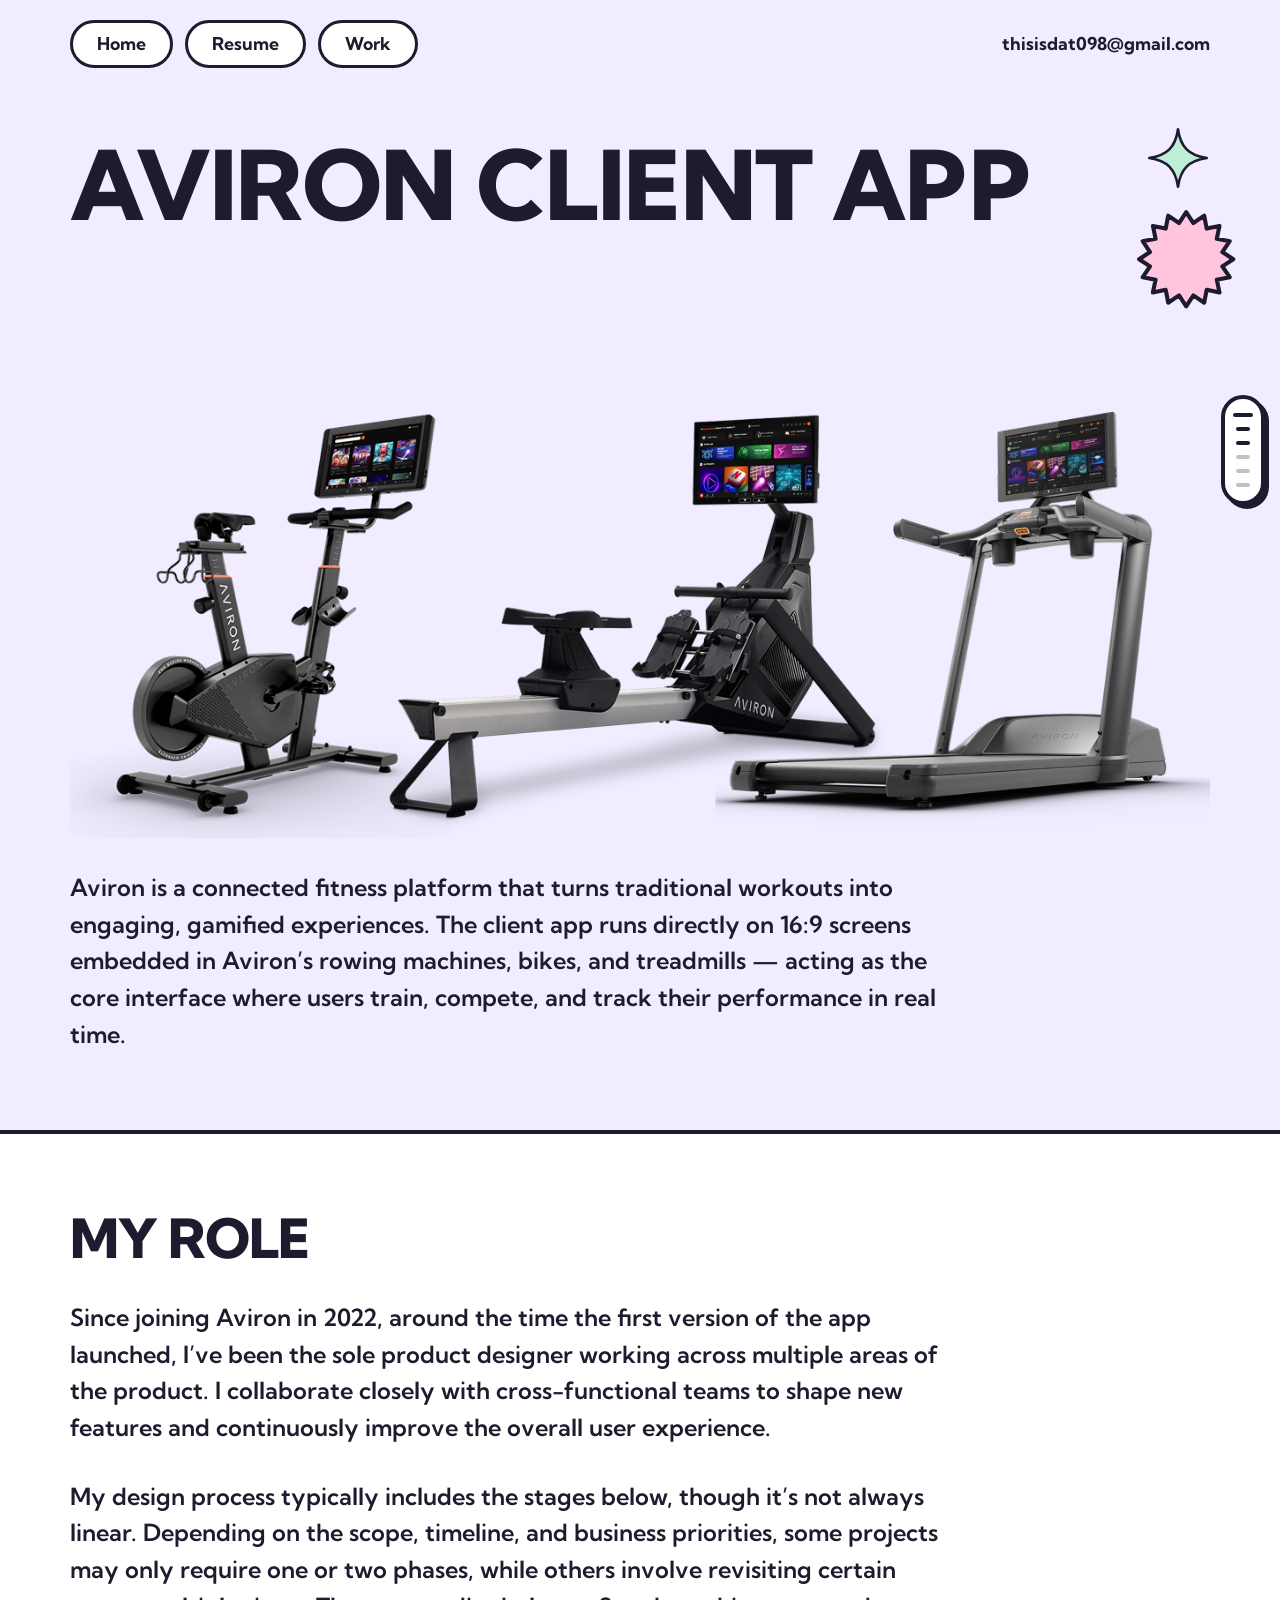
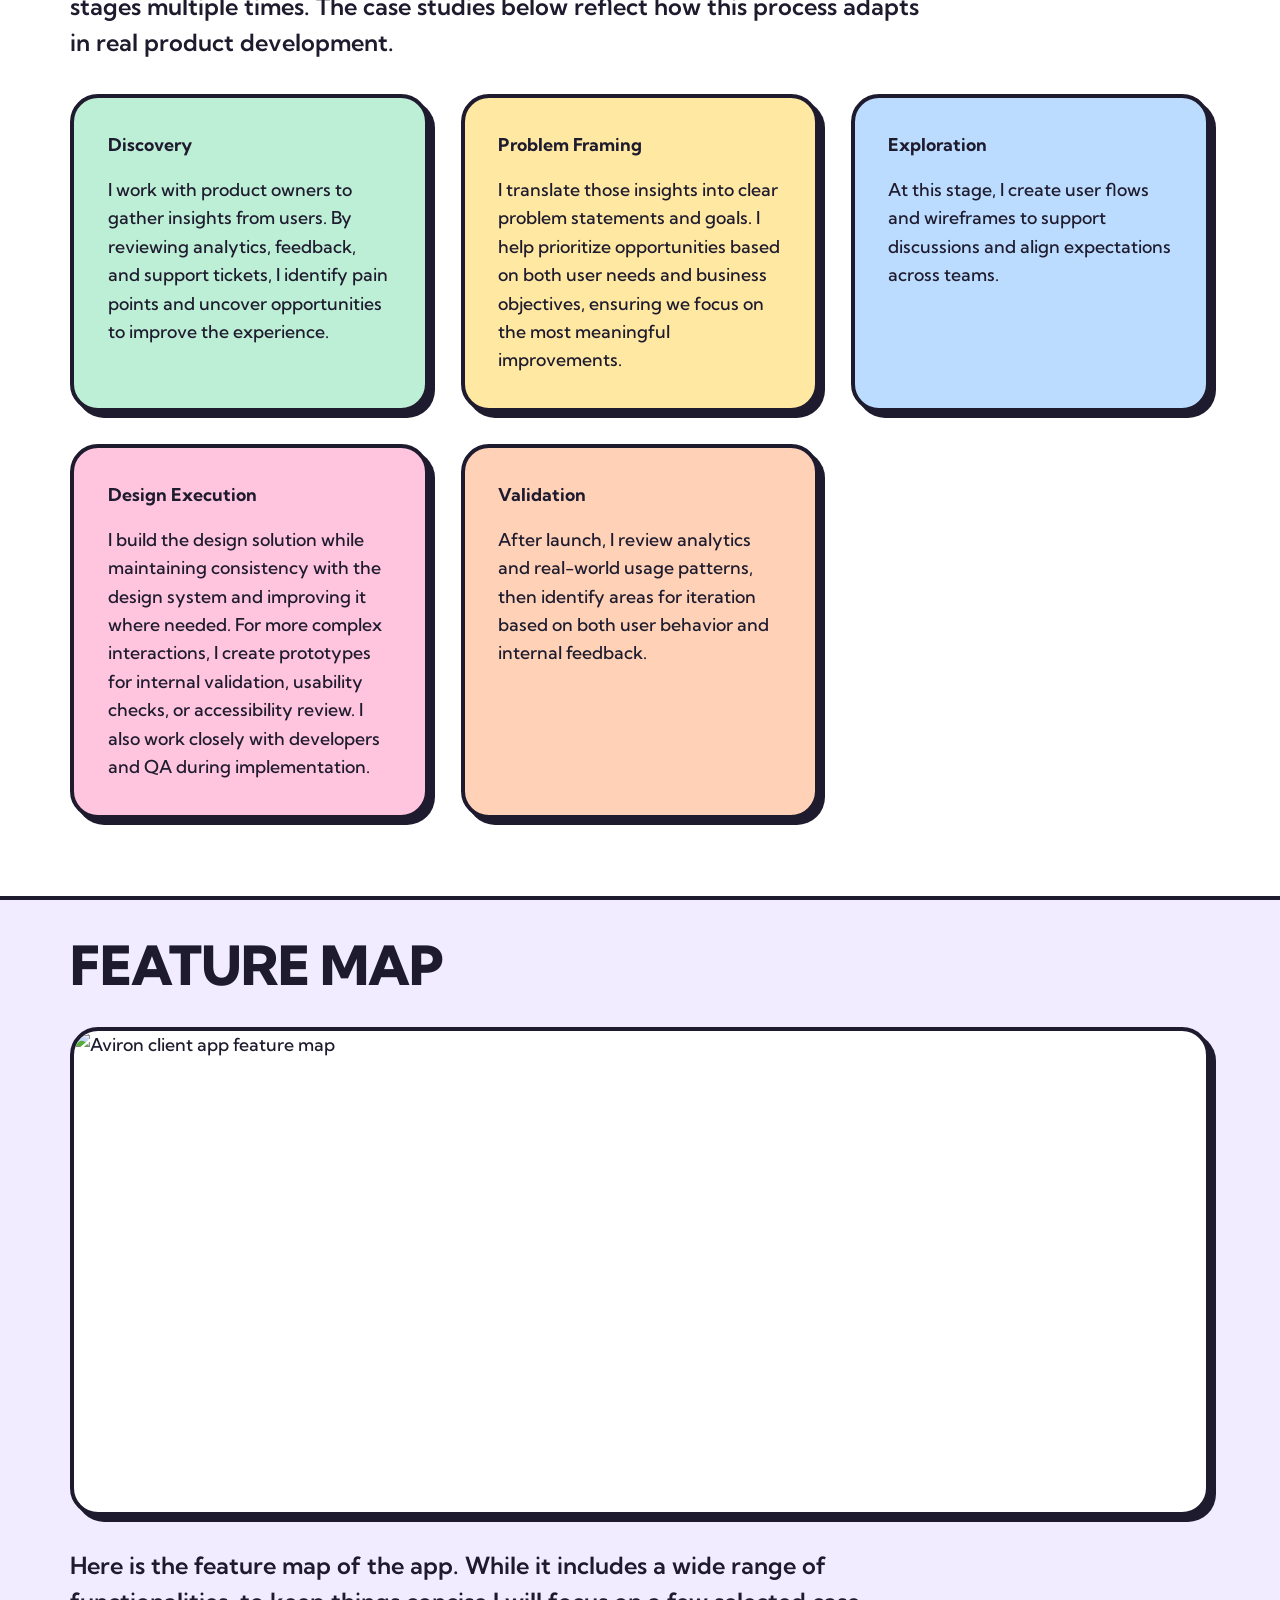
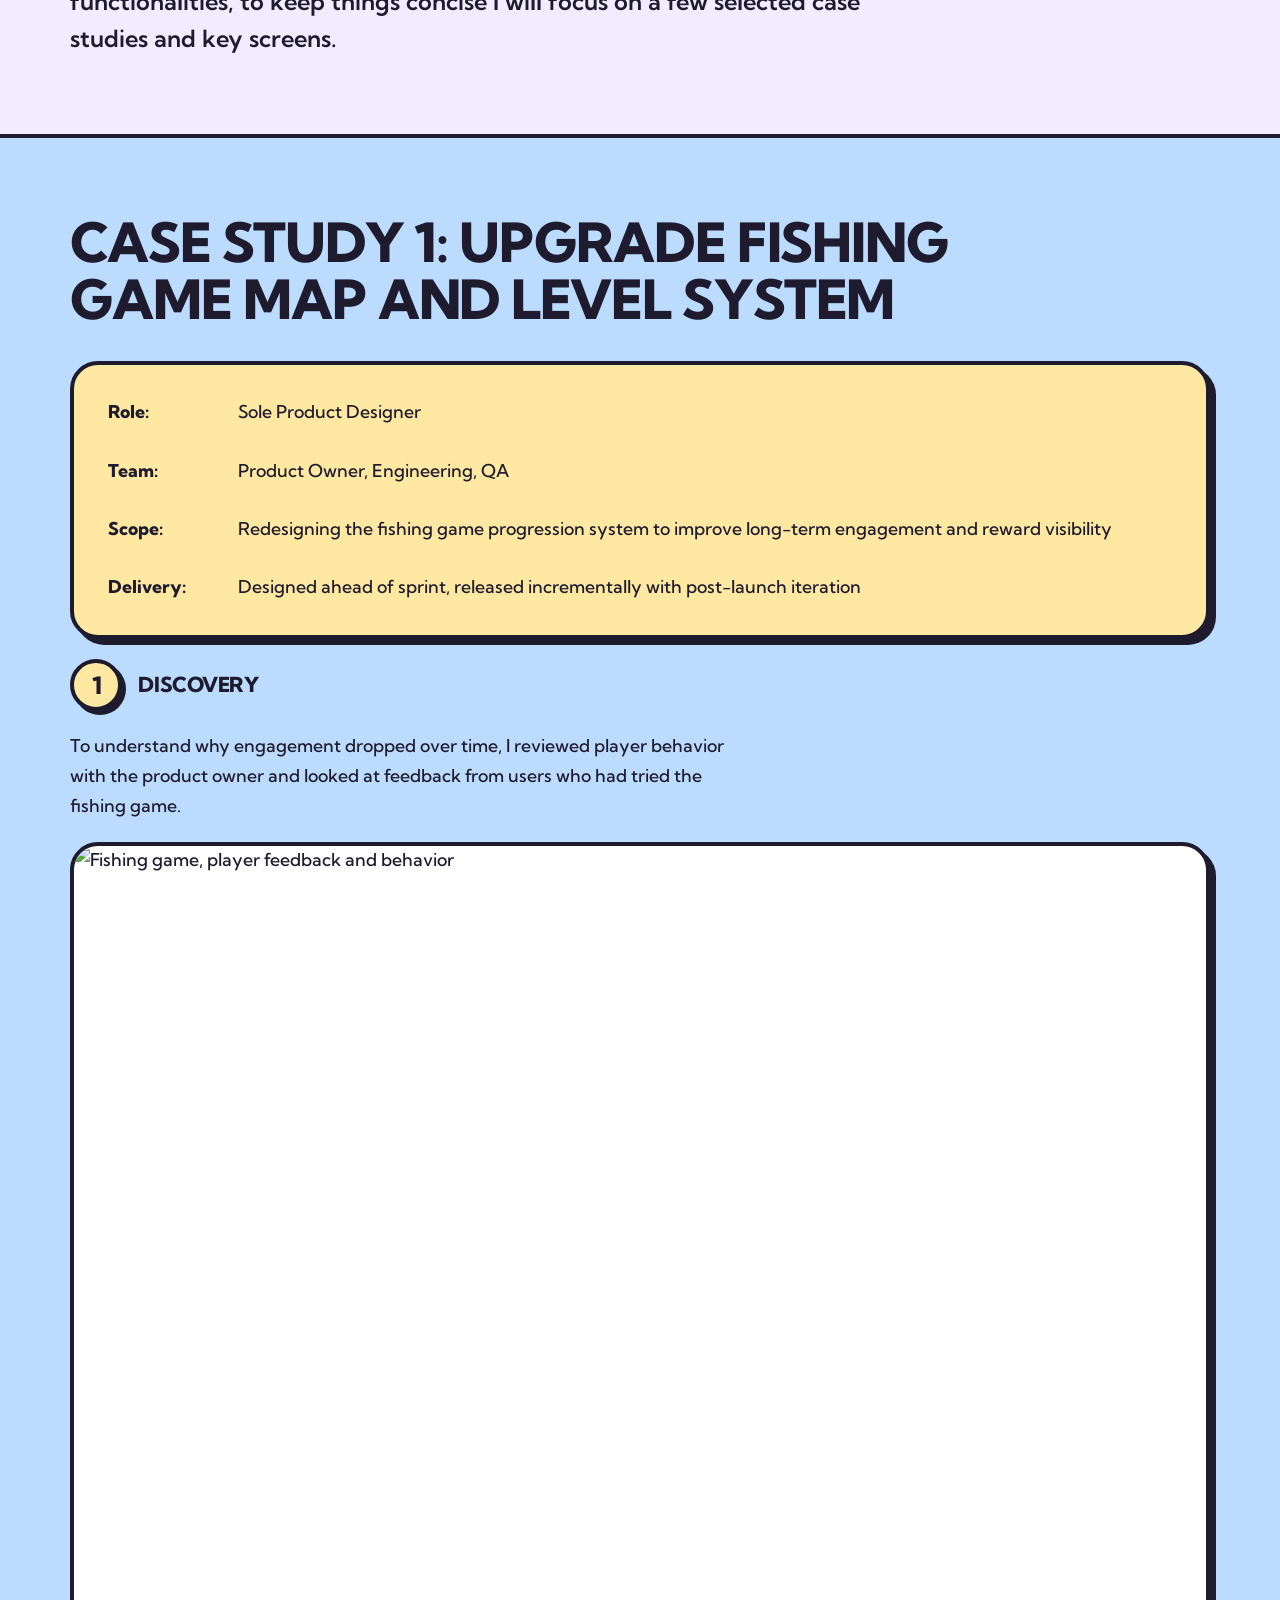
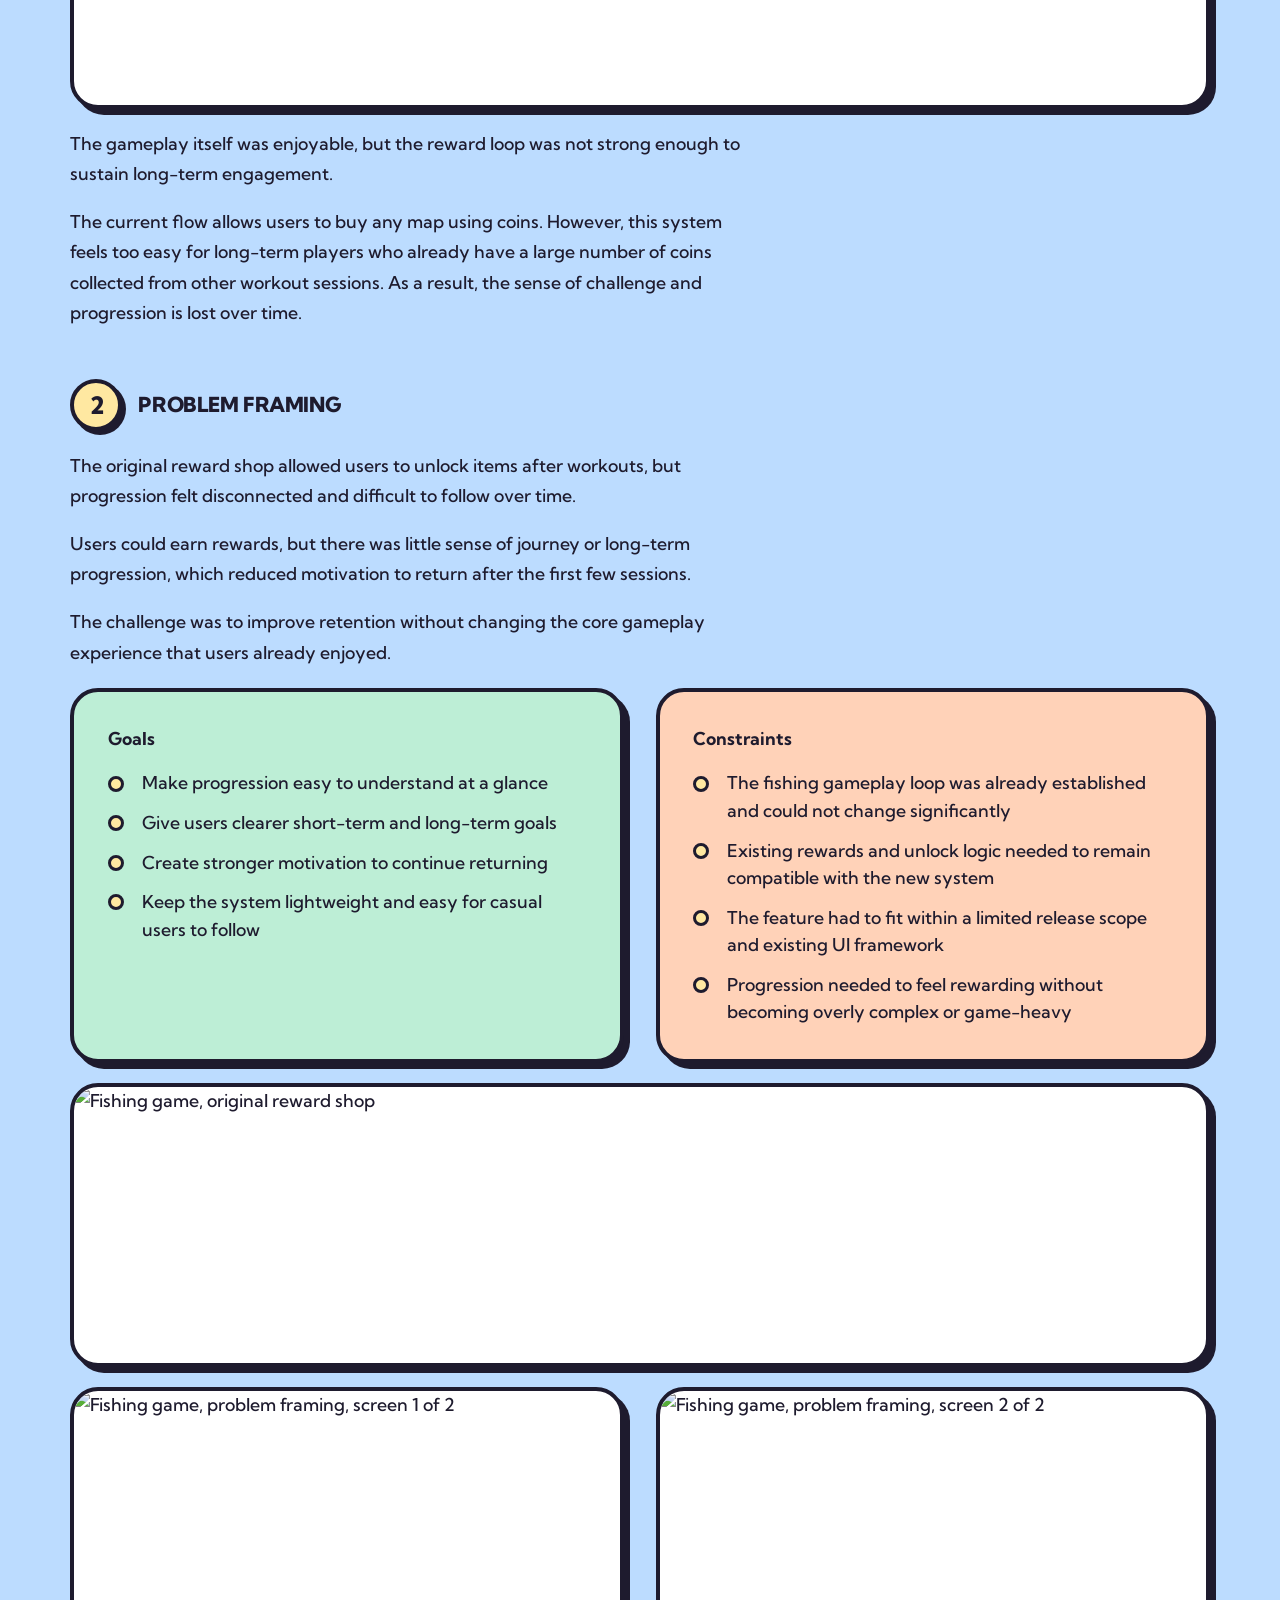
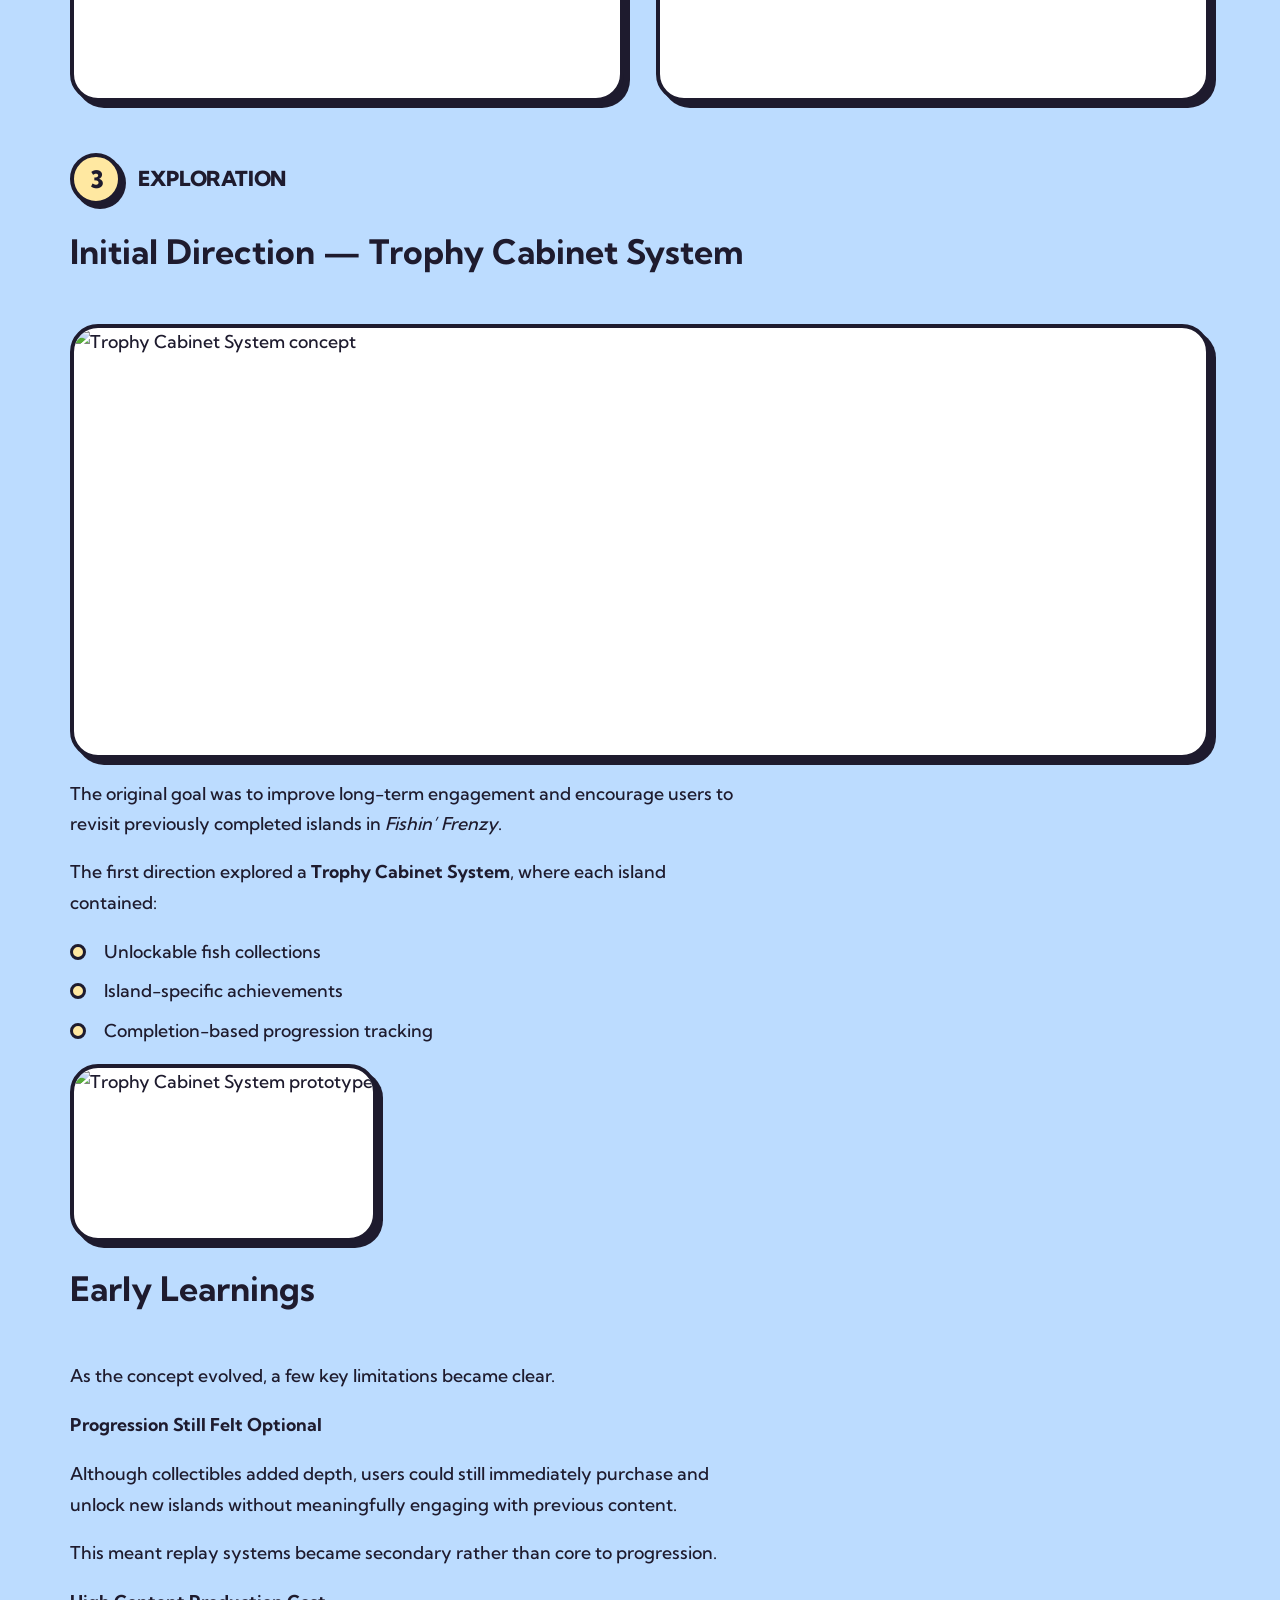
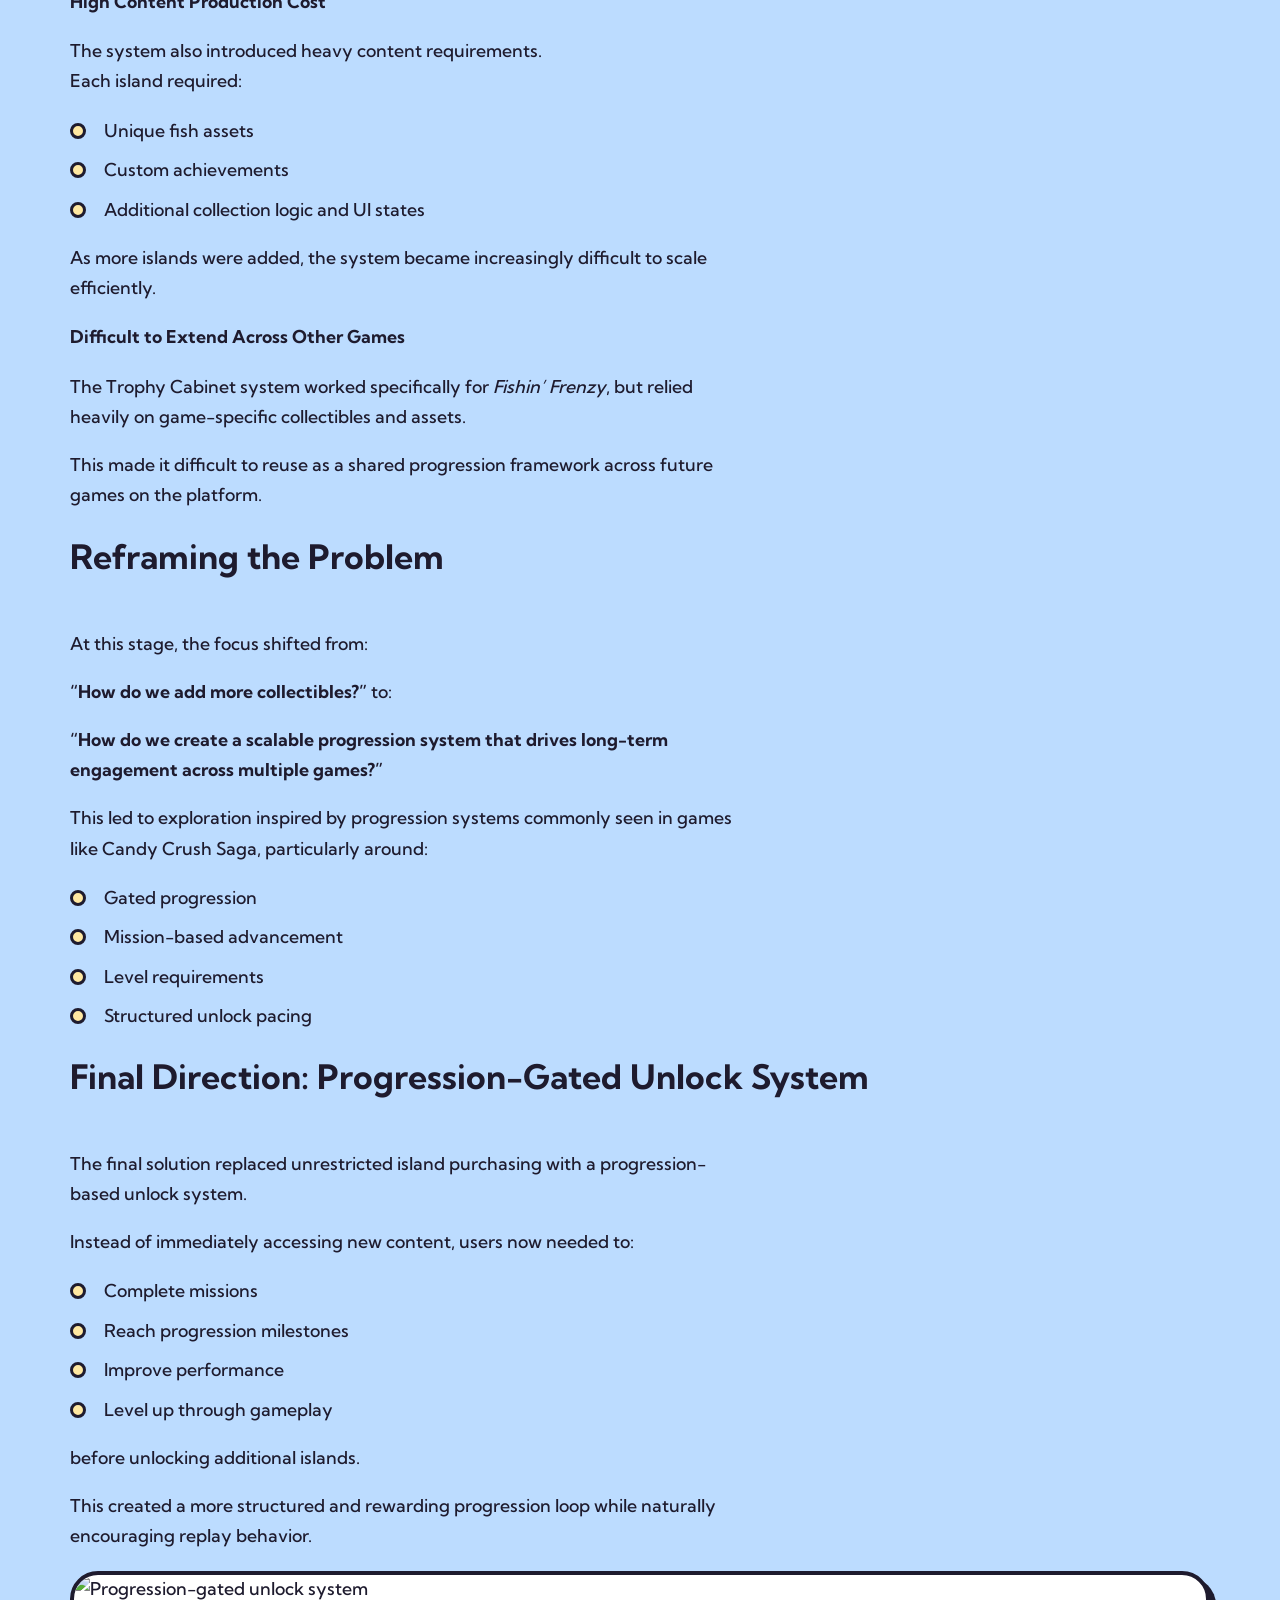
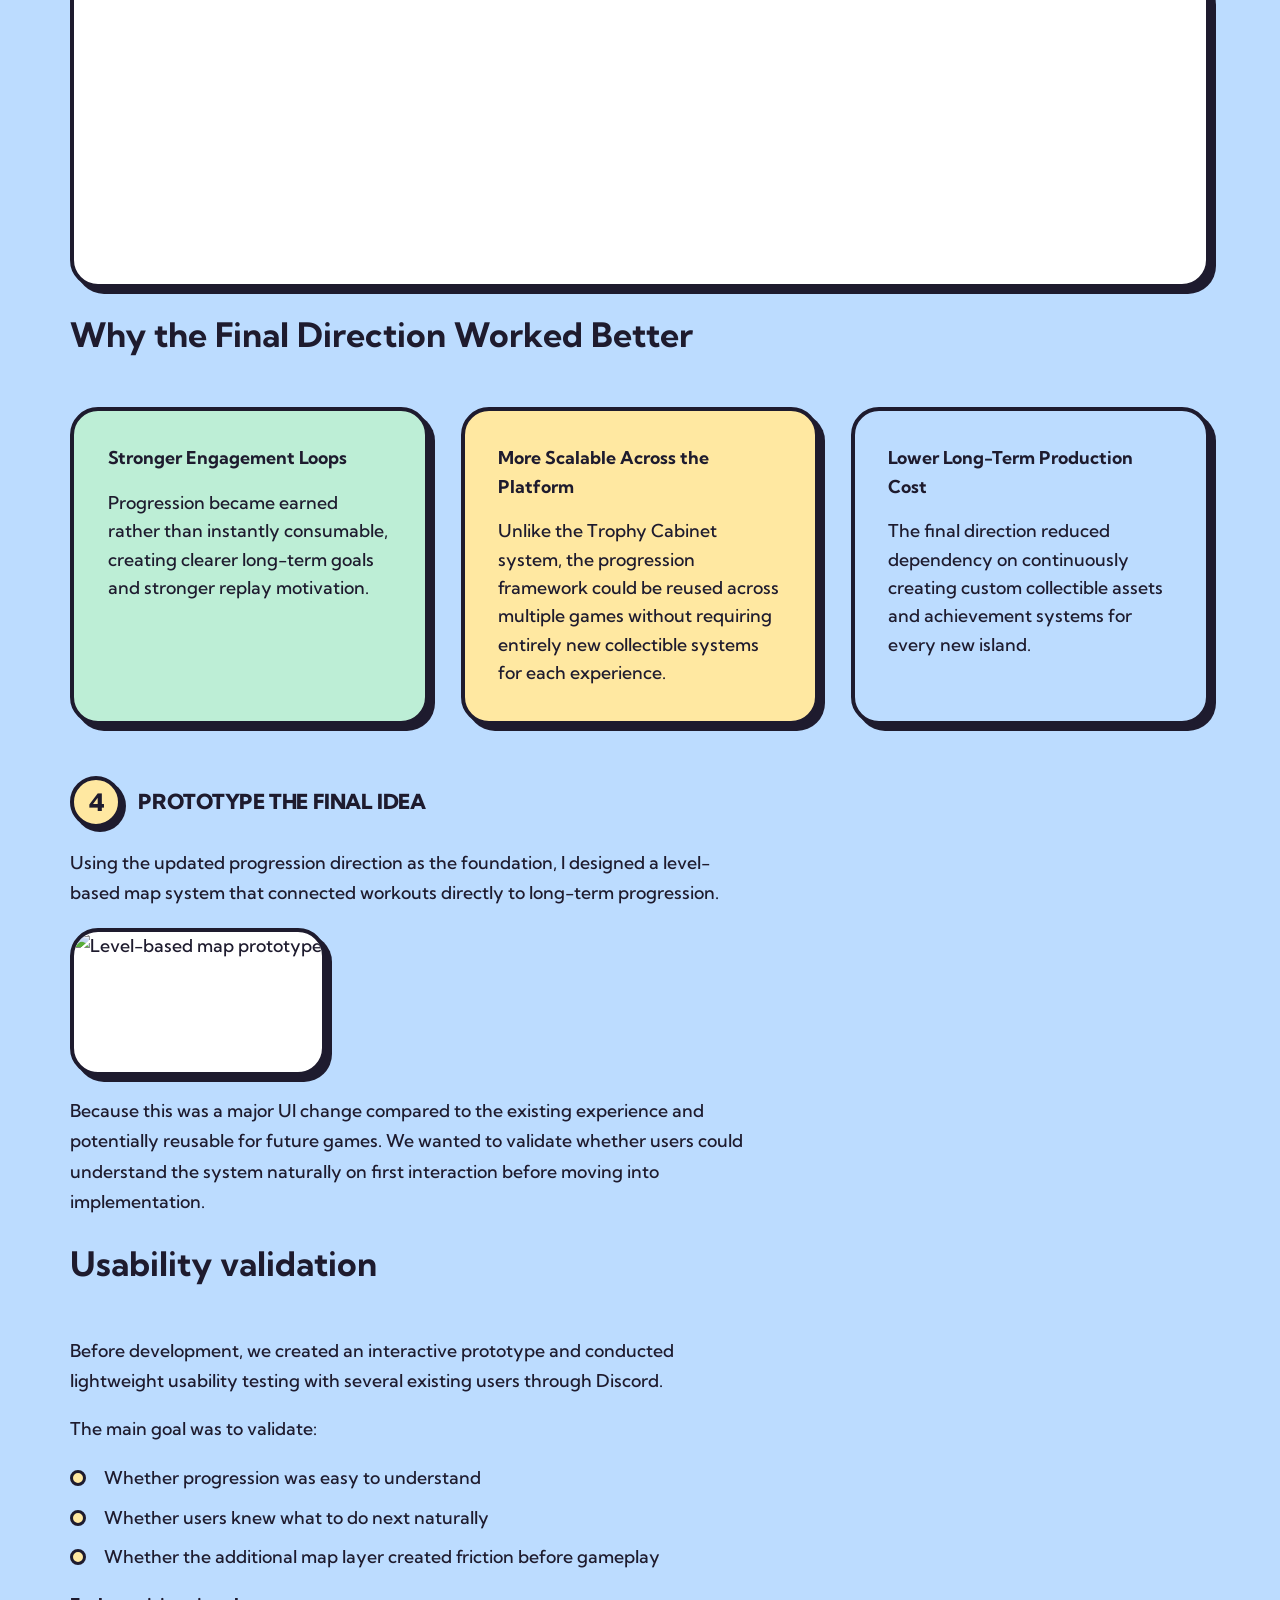
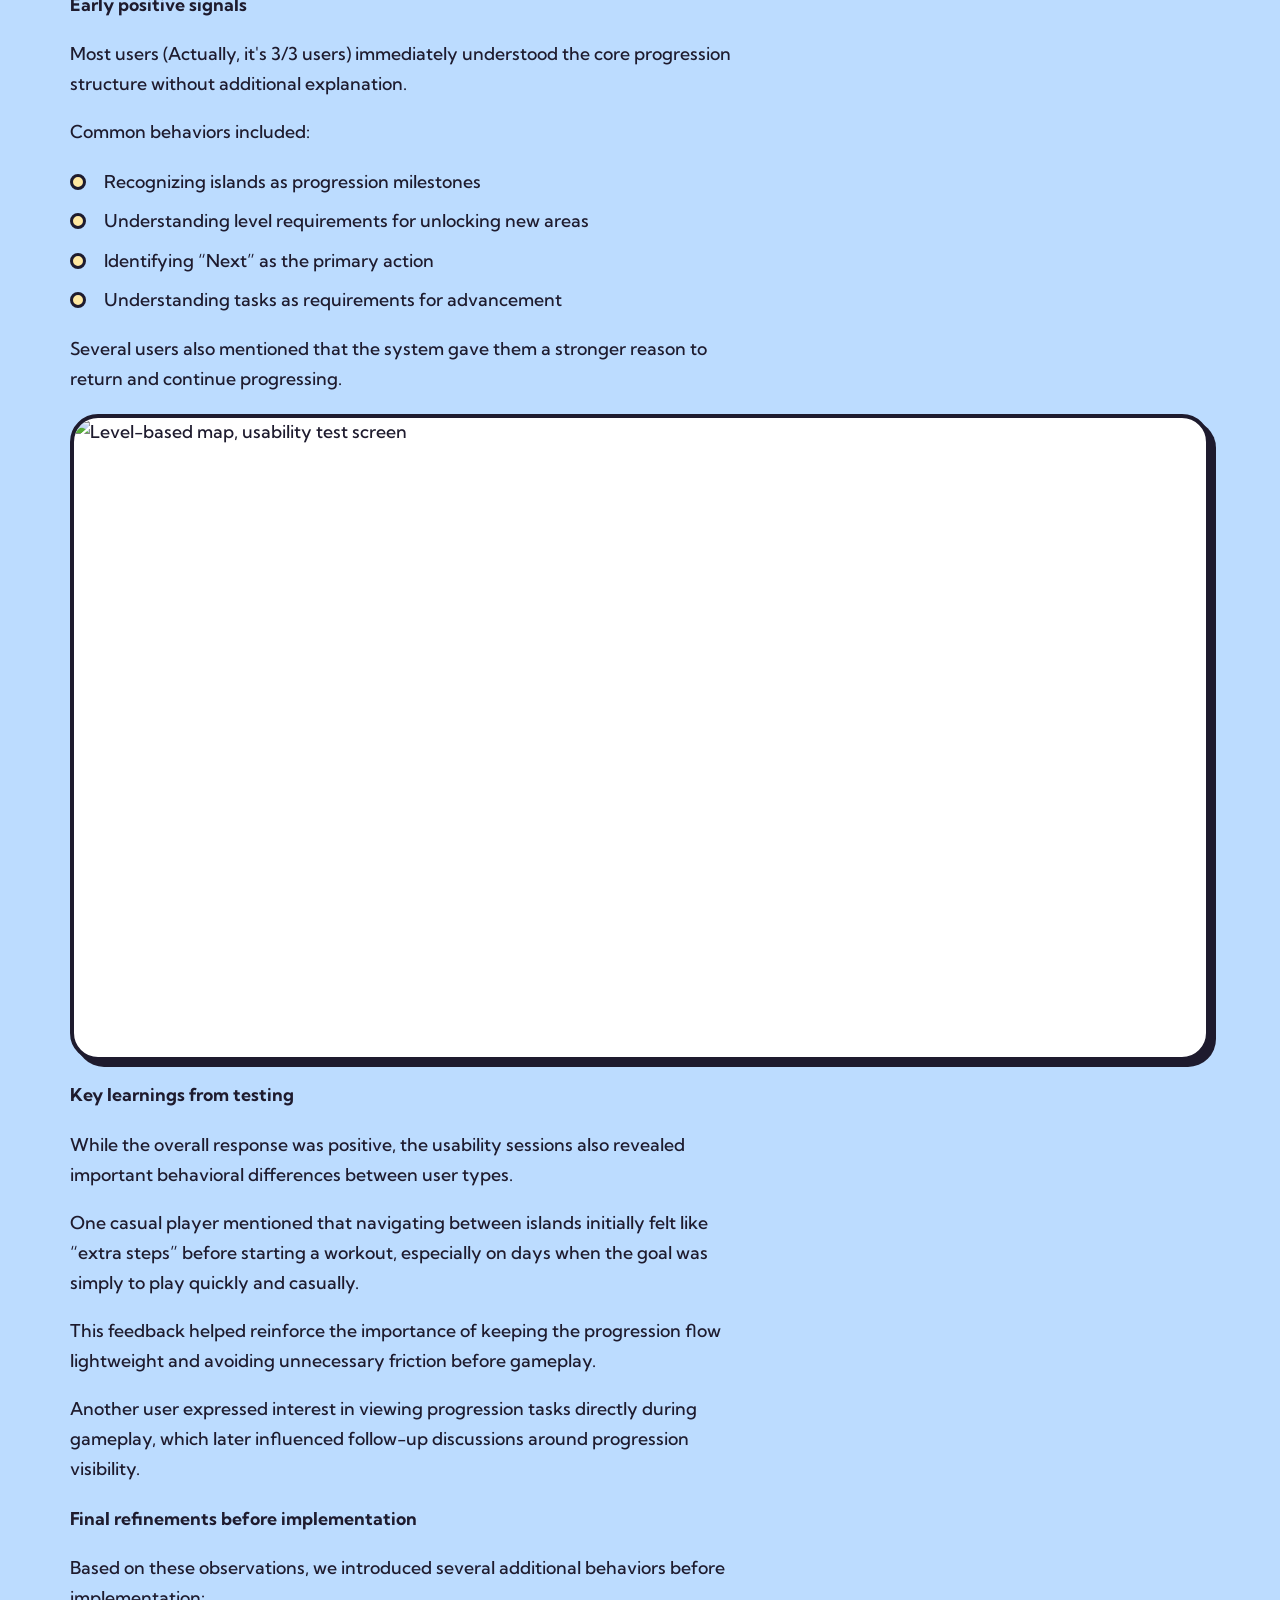
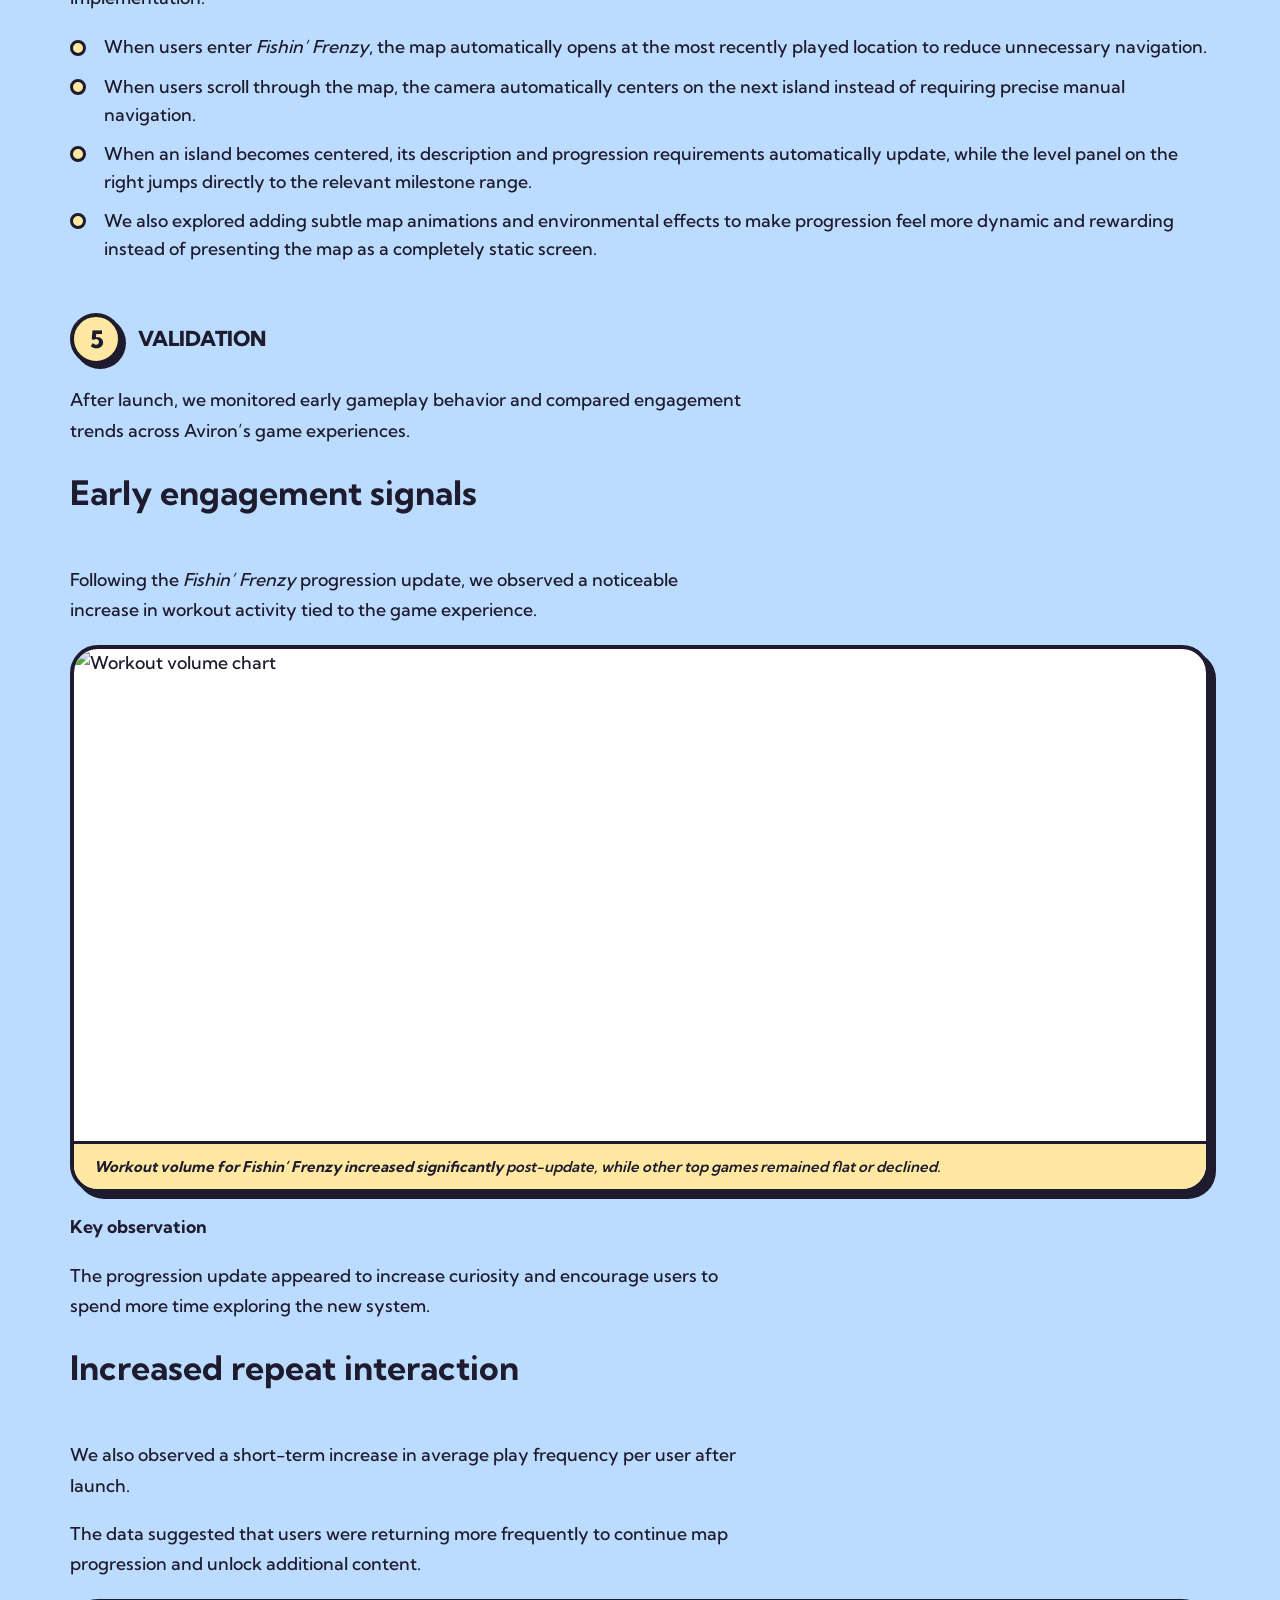
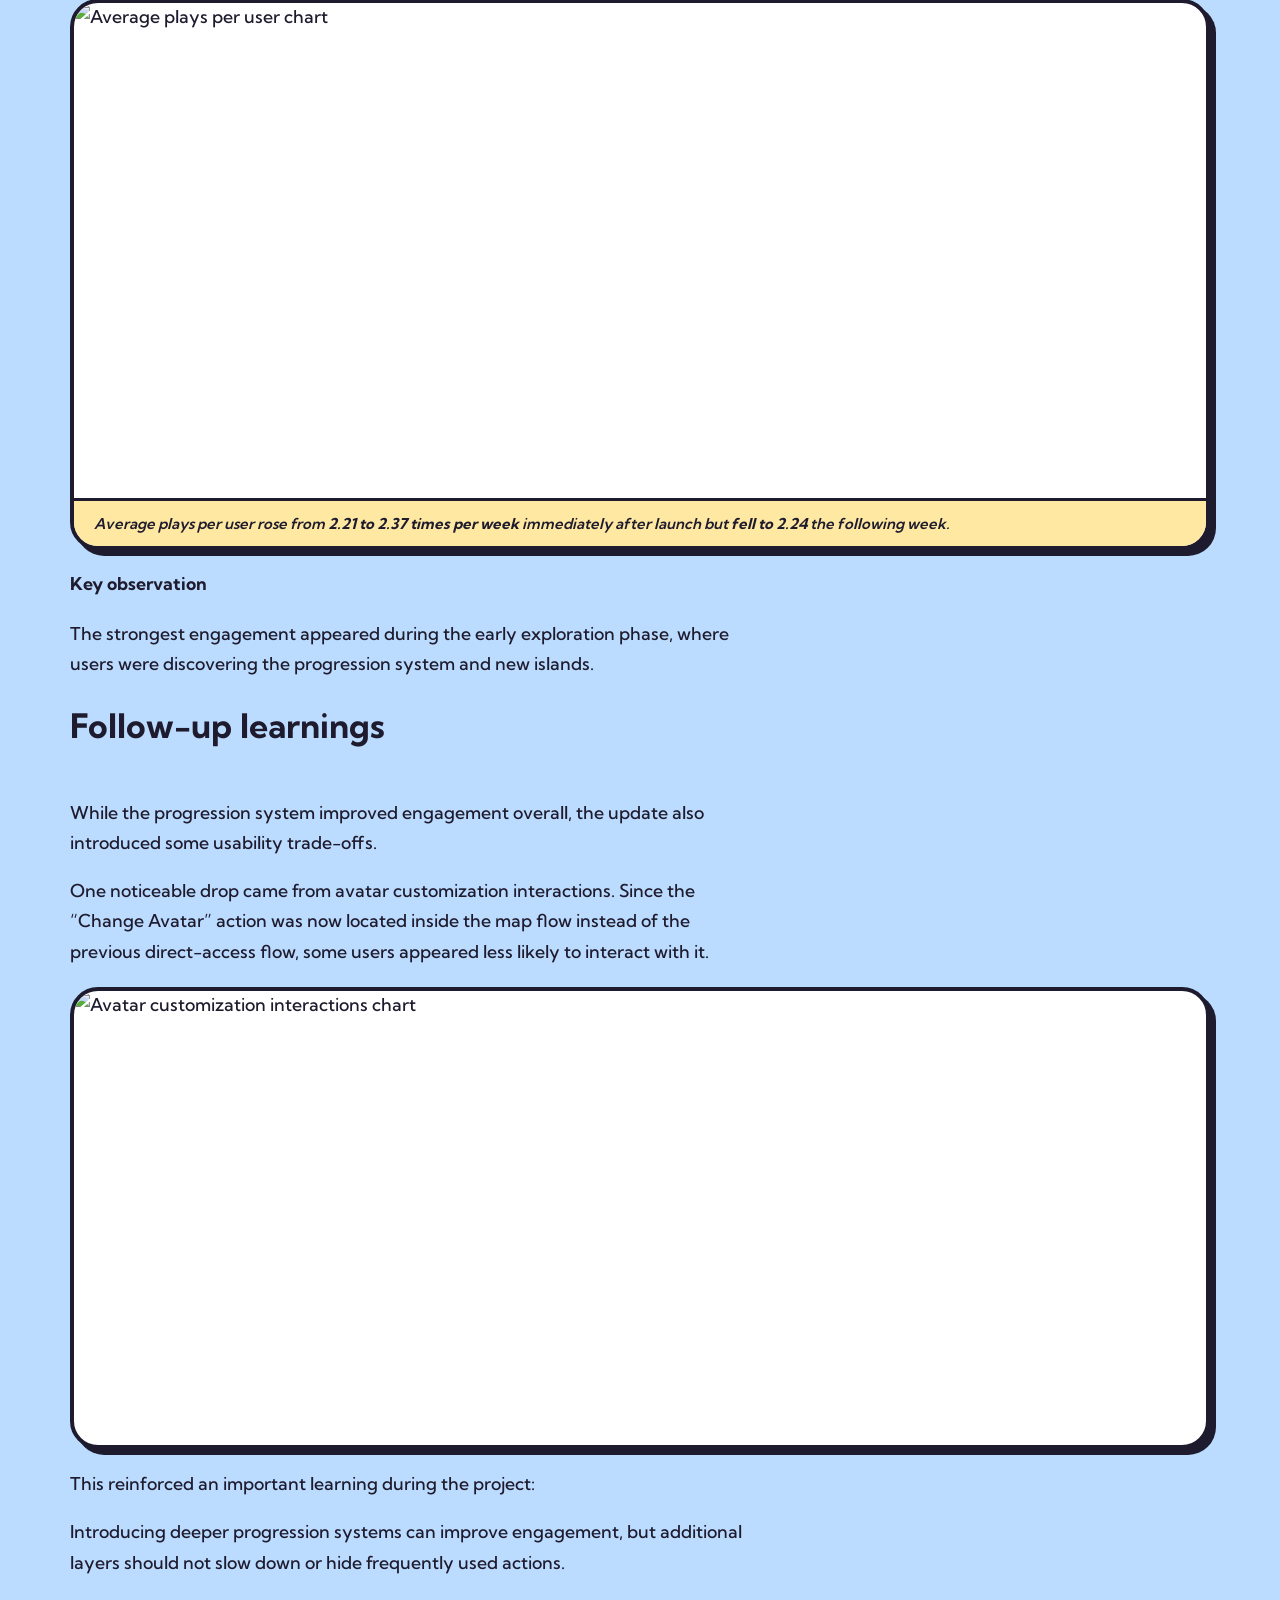
==== commit c3114004: "Add section navigation to case study pages" ====
--- a/aviron-client.html
+++ b/aviron-client.html
@@ -11,6 +11,7 @@
   <link rel="stylesheet" href="css/styles.css">
   <link rel="stylesheet" href="css/pages.css">
   <script src="js/main.js" defer></script>
+  <script src="js/toc.js" defer></script>
   <script src="js/carousel.js" defer></script>
 </head>
 
--- a/css/pages.css
+++ b/css/pages.css
@@ -476,3 +476,128 @@
   white-space: nowrap;
   border: 0;
 }
+
+/* --------------------------------------------------------------------------
+   9. On-page navigation (built by js/toc.js from each page's <h2> headings)
+   Wide screens: a slim rail of bars at the right edge; hover it to open the list.
+   Smaller screens: a round button in the bottom-right corner; tap it to open the list.
+   -------------------------------------------------------------------------- */
+main h2 { scroll-margin-top: 32px; }
+
+.toc {
+  position: fixed;
+  z-index: 40;
+  right: clamp(8px, 1.2vw, 24px);
+  top: 50%;
+  transform: translateY(-50%);
+}
+
+.toc__rail {
+  display: flex;
+  flex-direction: column;
+  align-items: center;
+  padding: 14px 8px;
+  background: var(--white);
+  border: var(--line) solid var(--ink);
+  border-radius: 999px;
+  box-shadow: var(--shadow-sm);
+  color: var(--ink);
+  cursor: pointer;
+  transition: background-color 0.15s ease;
+}
+.toc.is-open .toc__rail { background: var(--butter); }
+
+.toc__bars { display: flex; flex-direction: column; align-items: center; gap: 10px; }
+.toc__bars i {
+  display: block;
+  width: 14px;
+  height: 4px;
+  background: var(--ink);
+  border-radius: 2px;
+  opacity: 0.28;
+  transition: width 0.2s ease, opacity 0.2s ease;
+}
+.toc__bars i.is-active { width: 20px; opacity: 1; }
+
+.toc__icon { display: none; }
+
+.toc__popover {
+  position: absolute;
+  right: 100%;
+  top: 50%;
+  padding-right: 14px;                 /* invisible bridge so the list stays open while the pointer crosses the gap */
+  opacity: 0;
+  visibility: hidden;
+  transform: translate(8px, -50%);
+  transition: opacity 0.18s ease, transform 0.18s ease, visibility 0s linear 0.18s;
+}
+.toc.is-open .toc__popover {
+  opacity: 1;
+  visibility: visible;
+  transform: translate(0, -50%);
+  transition-delay: 0s;
+}
+
+.toc__list {
+  display: grid;
+  gap: 4px;
+  width: min(300px, calc(100vw - 110px));
+  max-height: min(78vh, 640px);
+  overflow-y: auto;
+  padding: 10px;
+  background: var(--white);
+  border: var(--line) solid var(--ink);
+  border-radius: var(--radius);
+  box-shadow: var(--shadow);
+}
+
+.toc__link {
+  display: block;
+  padding: 12px 14px;
+  border-radius: 14px;
+  color: var(--ink);
+  font-size: 1rem;
+  font-weight: 700;
+  line-height: 1.3;
+  text-decoration: none;
+  overflow-wrap: anywhere;
+  transition: background-color 0.15s ease;
+}
+.toc__link:hover { background: var(--lilac); }
+.toc__link.is-active { background: var(--butter); box-shadow: inset 0 0 0 3px var(--ink); }
+
+@media (max-width: 1099px) {
+  .toc {
+    right: 14px;
+    top: auto;
+    bottom: calc(14px + env(safe-area-inset-bottom, 0px));
+    transform: none;
+  }
+  .toc__rail {
+    justify-content: center;
+    width: 52px;
+    height: 52px;
+    padding: 0;
+    border-radius: 50%;
+  }
+  .toc__bars { display: none; }
+  .toc__icon { display: grid; justify-items: end; gap: 5px; width: 22px; }   /* uneven lengths, so it reads as an outline, not the header menu */
+  .toc__icon i { display: block; height: 3px; background: var(--ink); border-radius: 2px; }
+  .toc__icon i:nth-child(1) { width: 22px; }
+  .toc__icon i:nth-child(2) { width: 14px; }
+  .toc__icon i:nth-child(3) { width: 18px; }
+
+  .toc__popover {
+    right: 0;
+    top: auto;
+    bottom: calc(100% + 12px);
+    padding: 0;
+    transform: translateY(8px);
+  }
+  .toc.is-open .toc__popover { transform: none; }
+  .toc__list { width: min(320px, calc(100vw - 28px)); max-height: min(60vh, 480px); }
+}
+
+@media (prefers-reduced-motion: reduce) {
+  .toc, .toc * { transition: none !important; }
+}
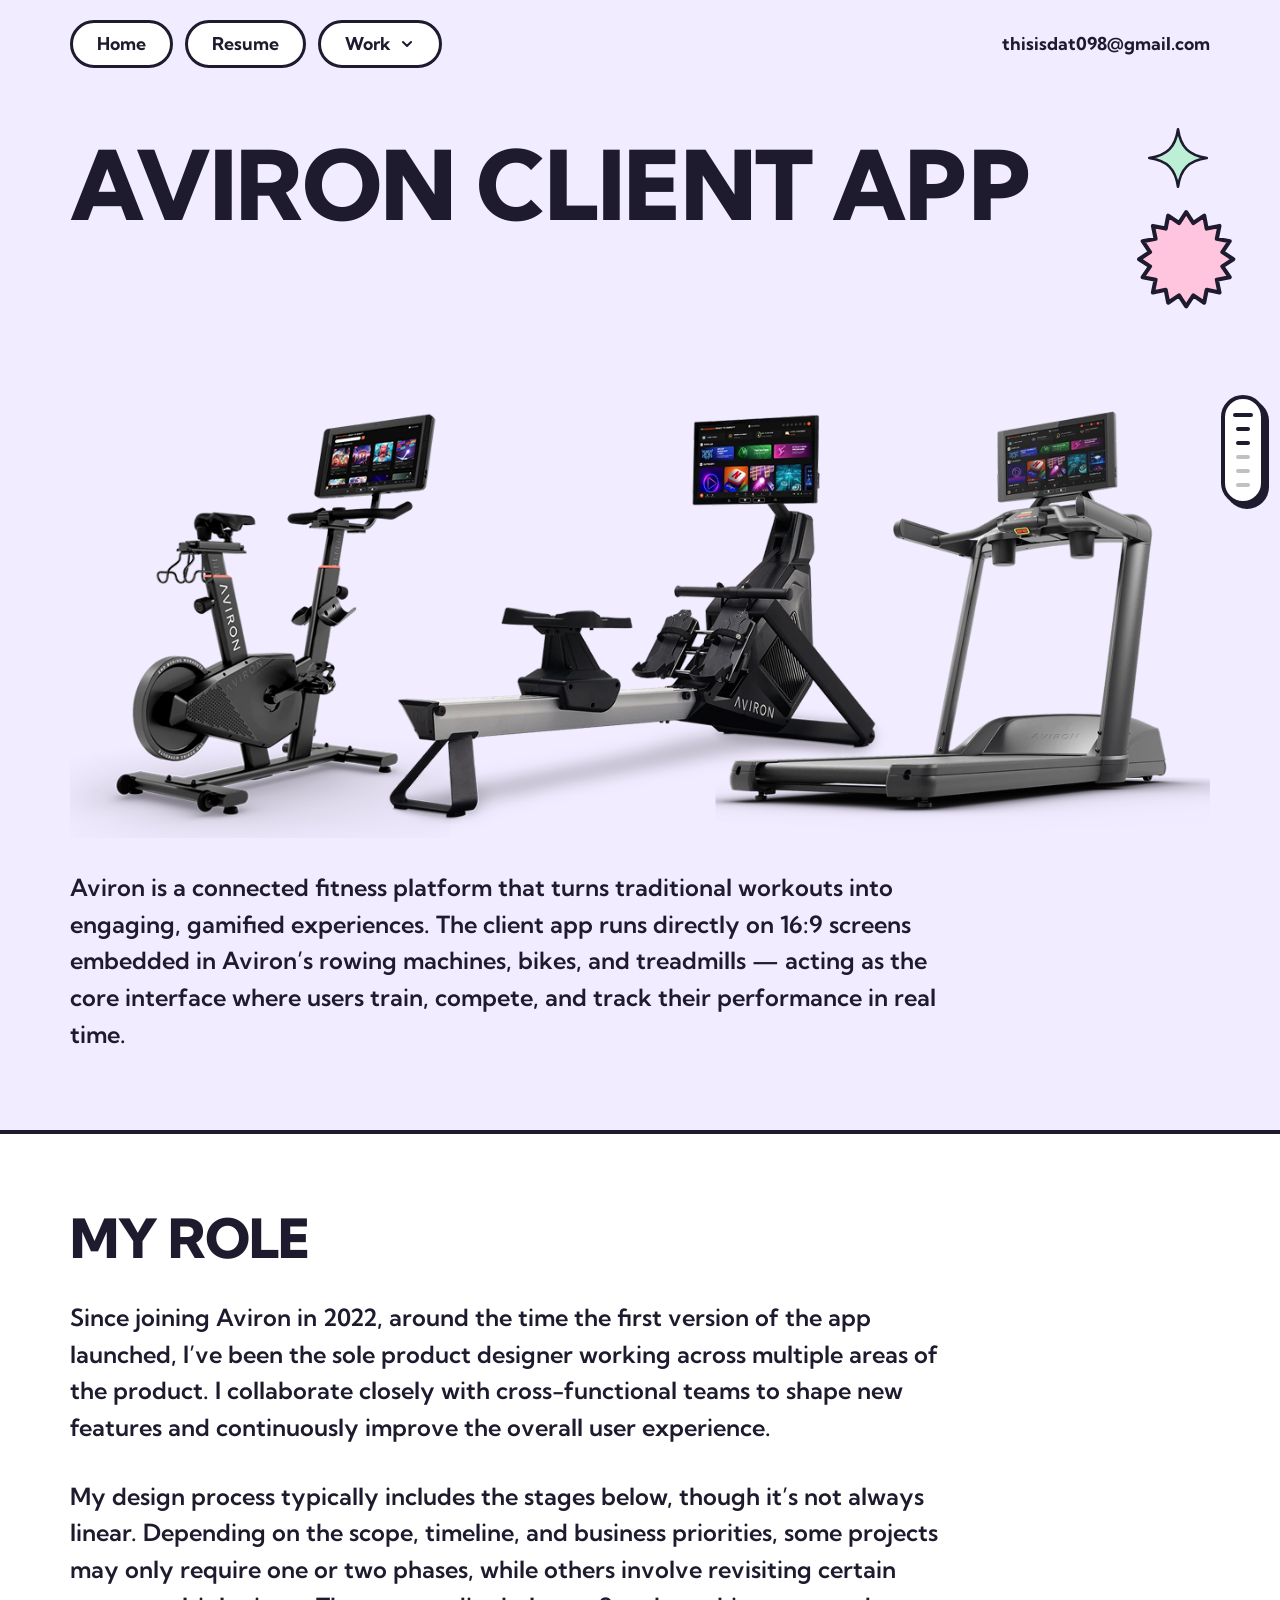
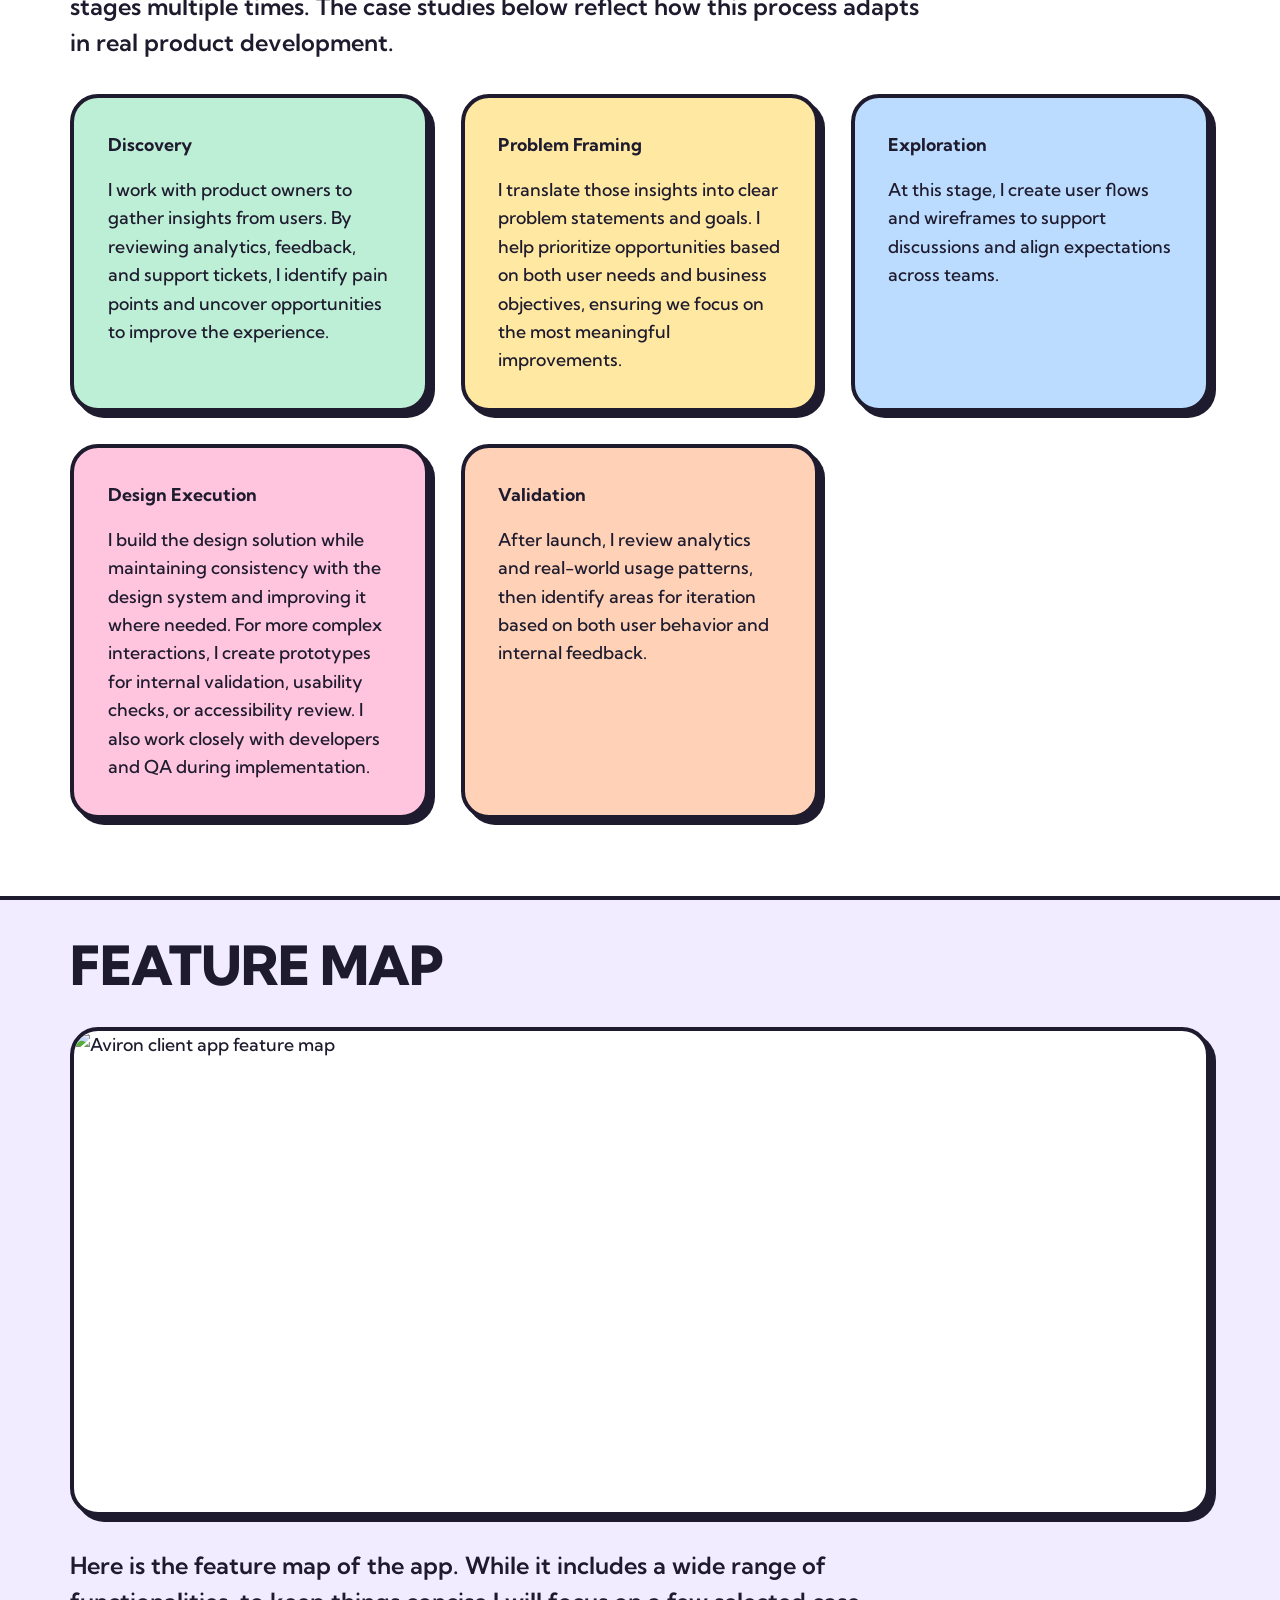
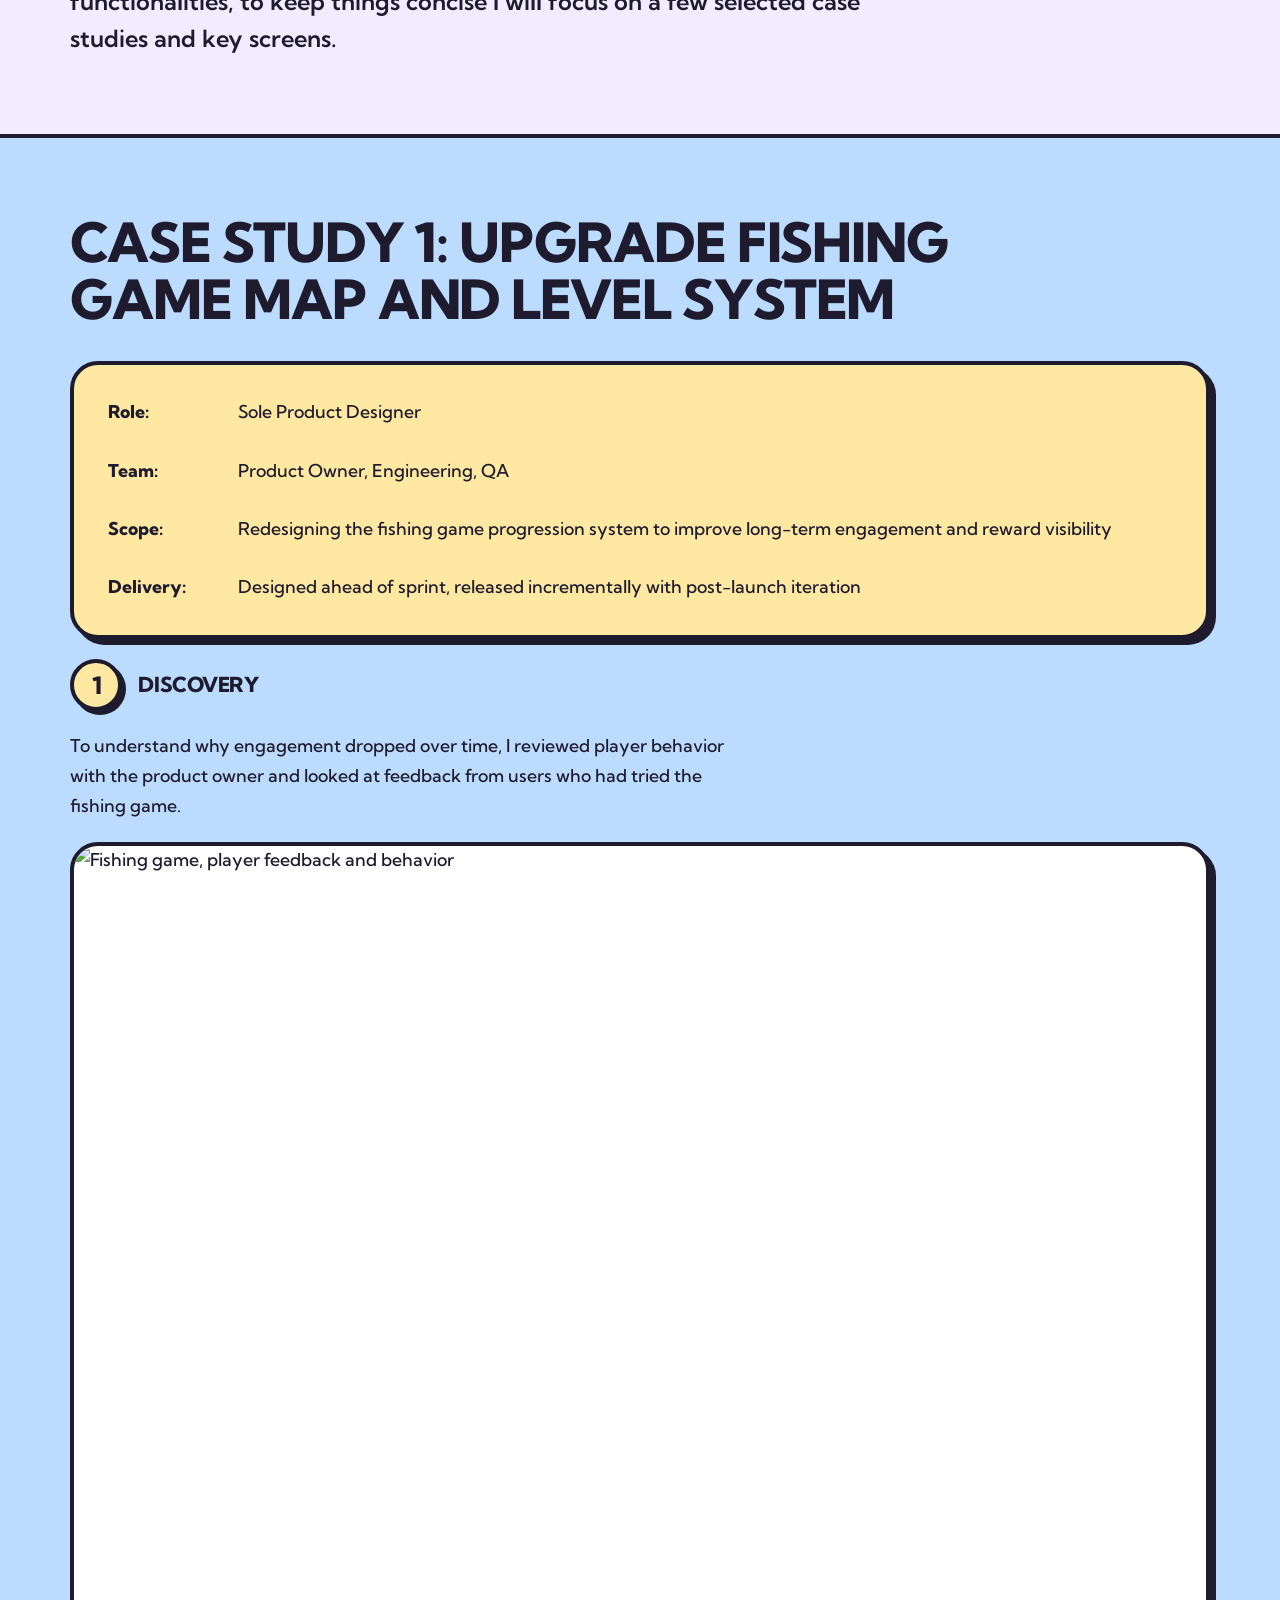
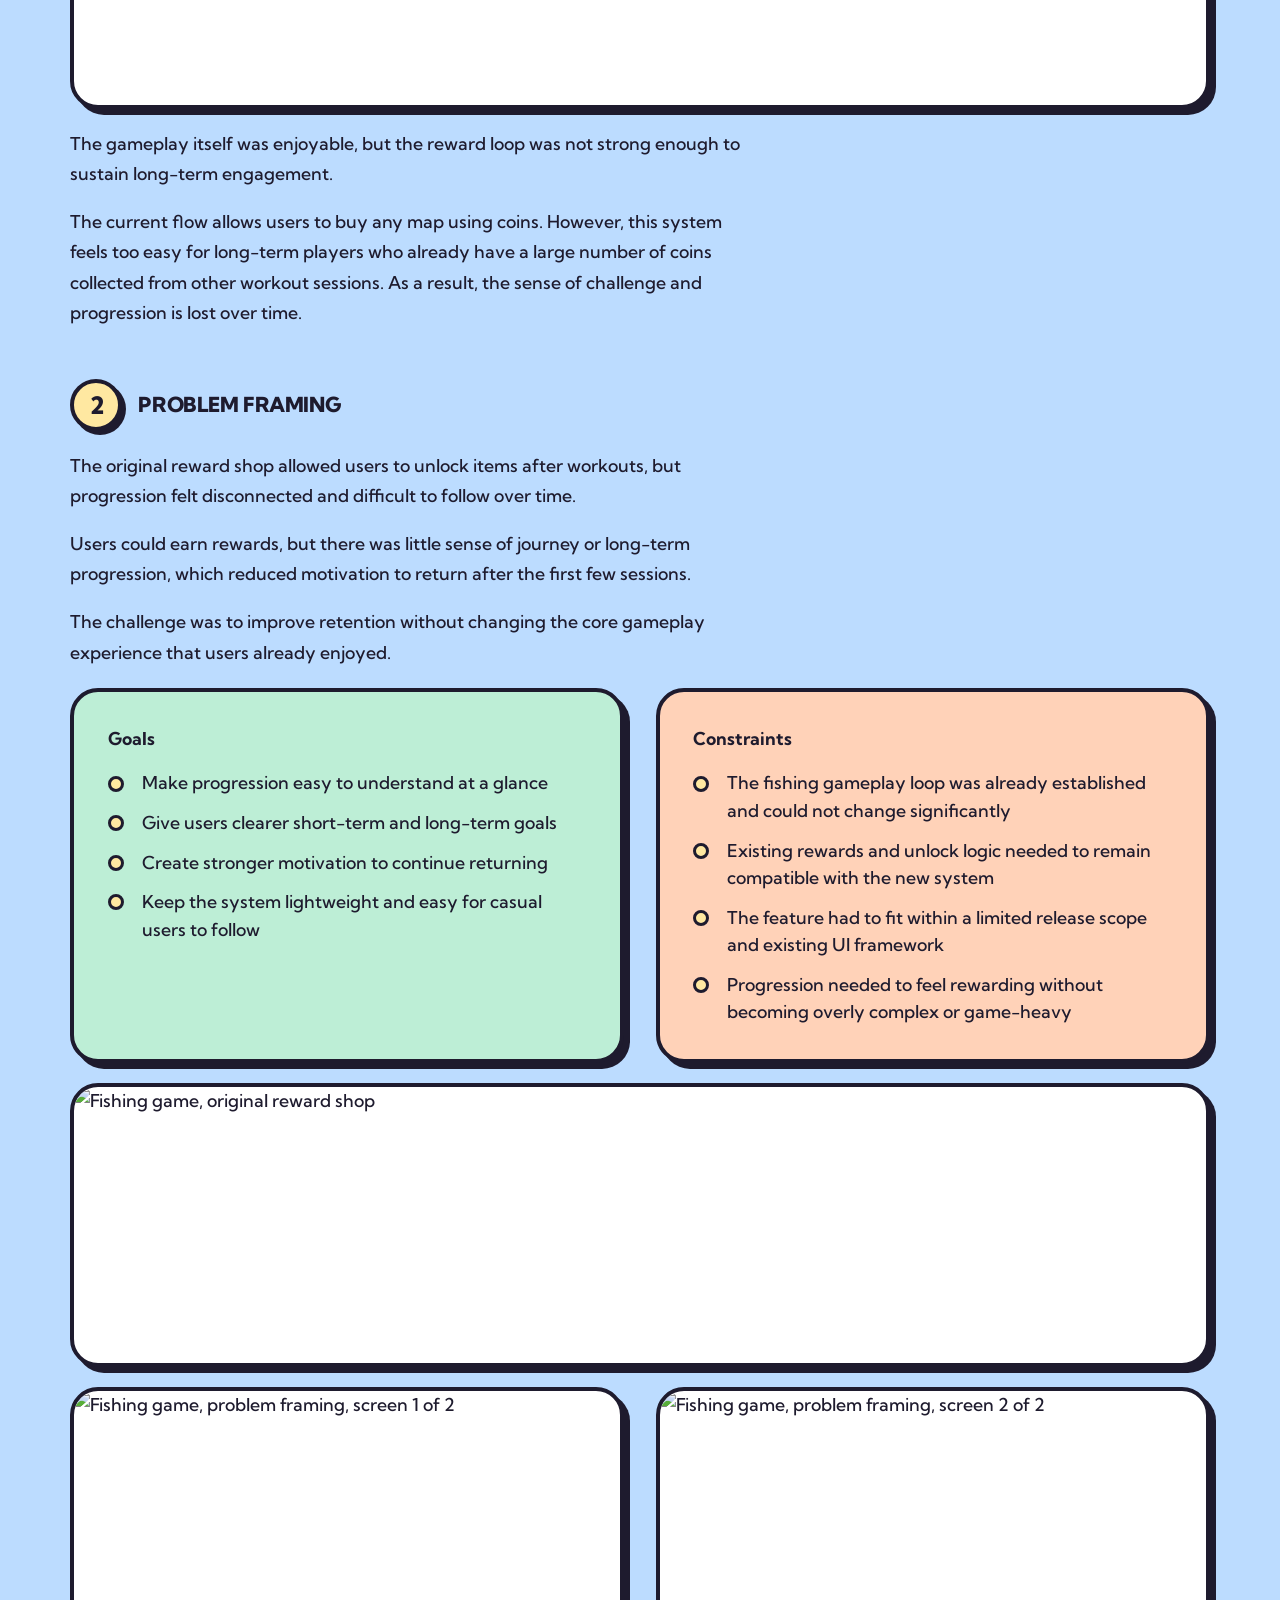
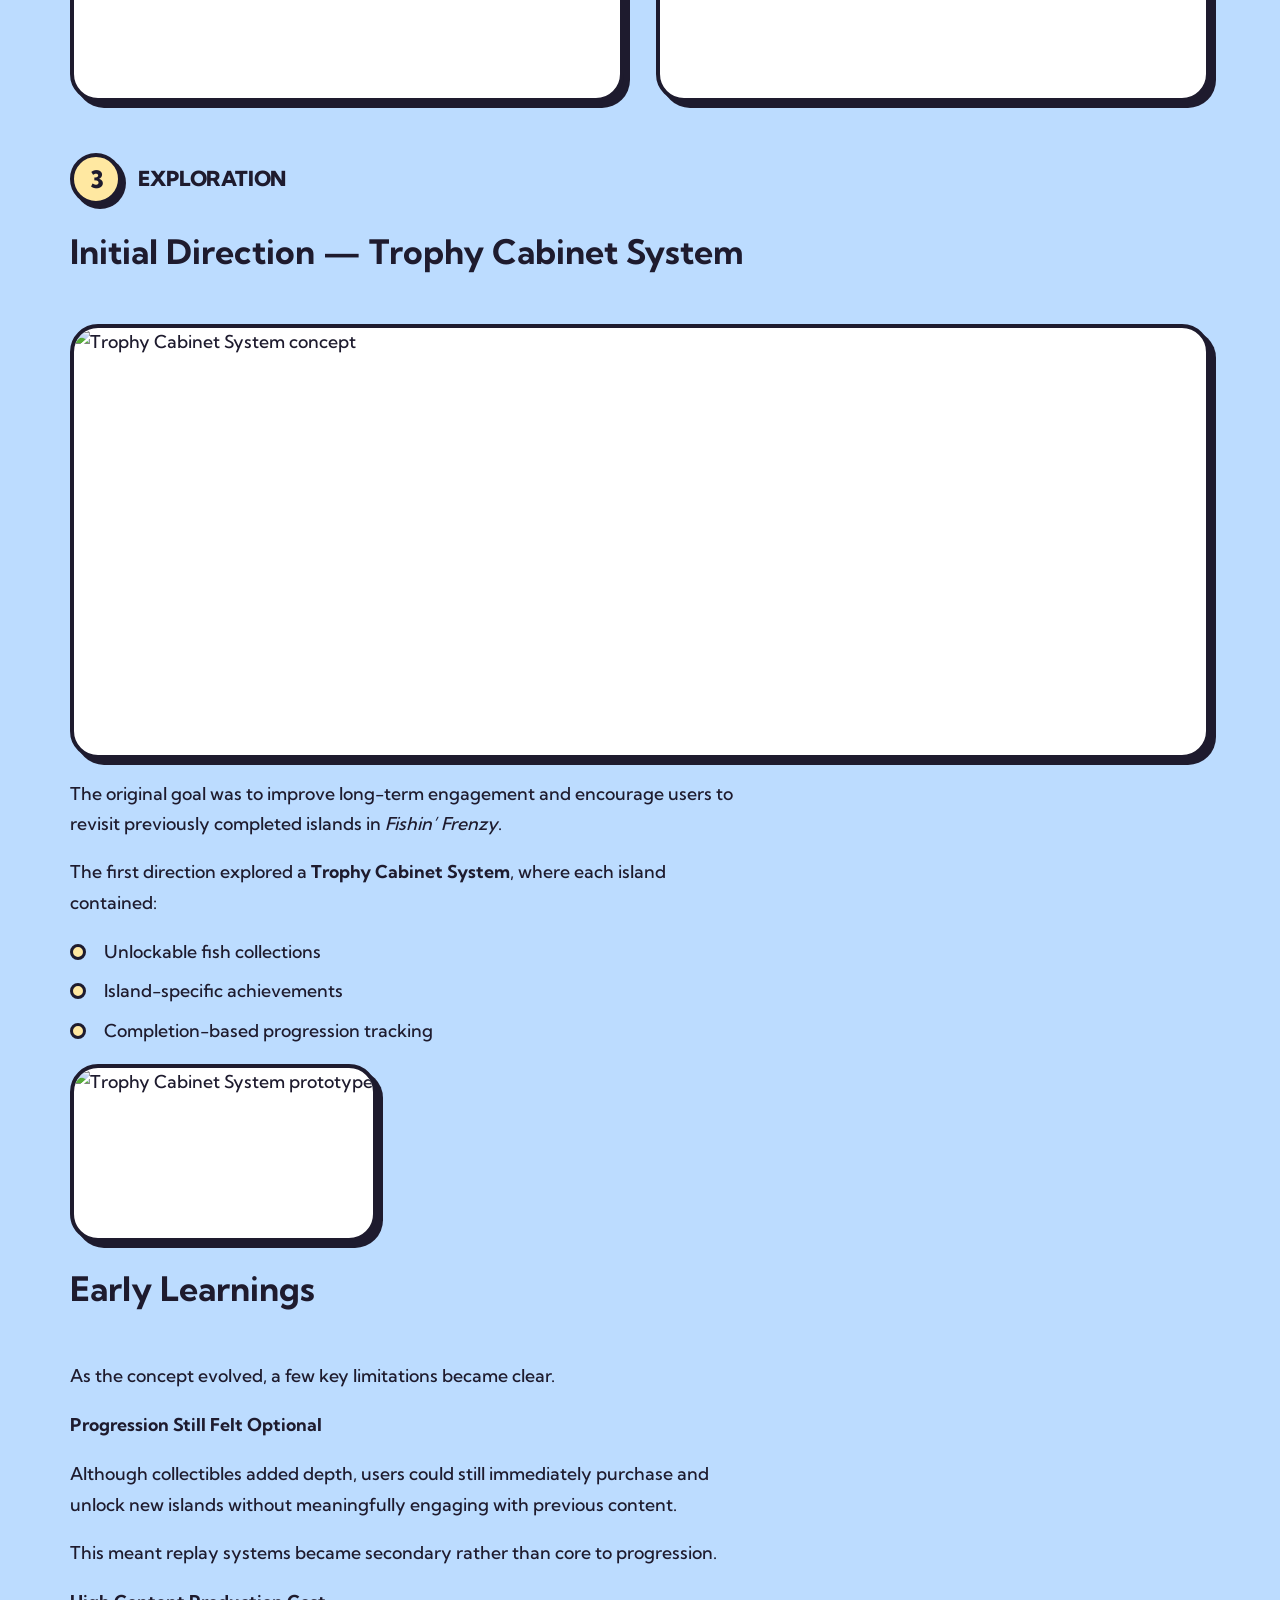
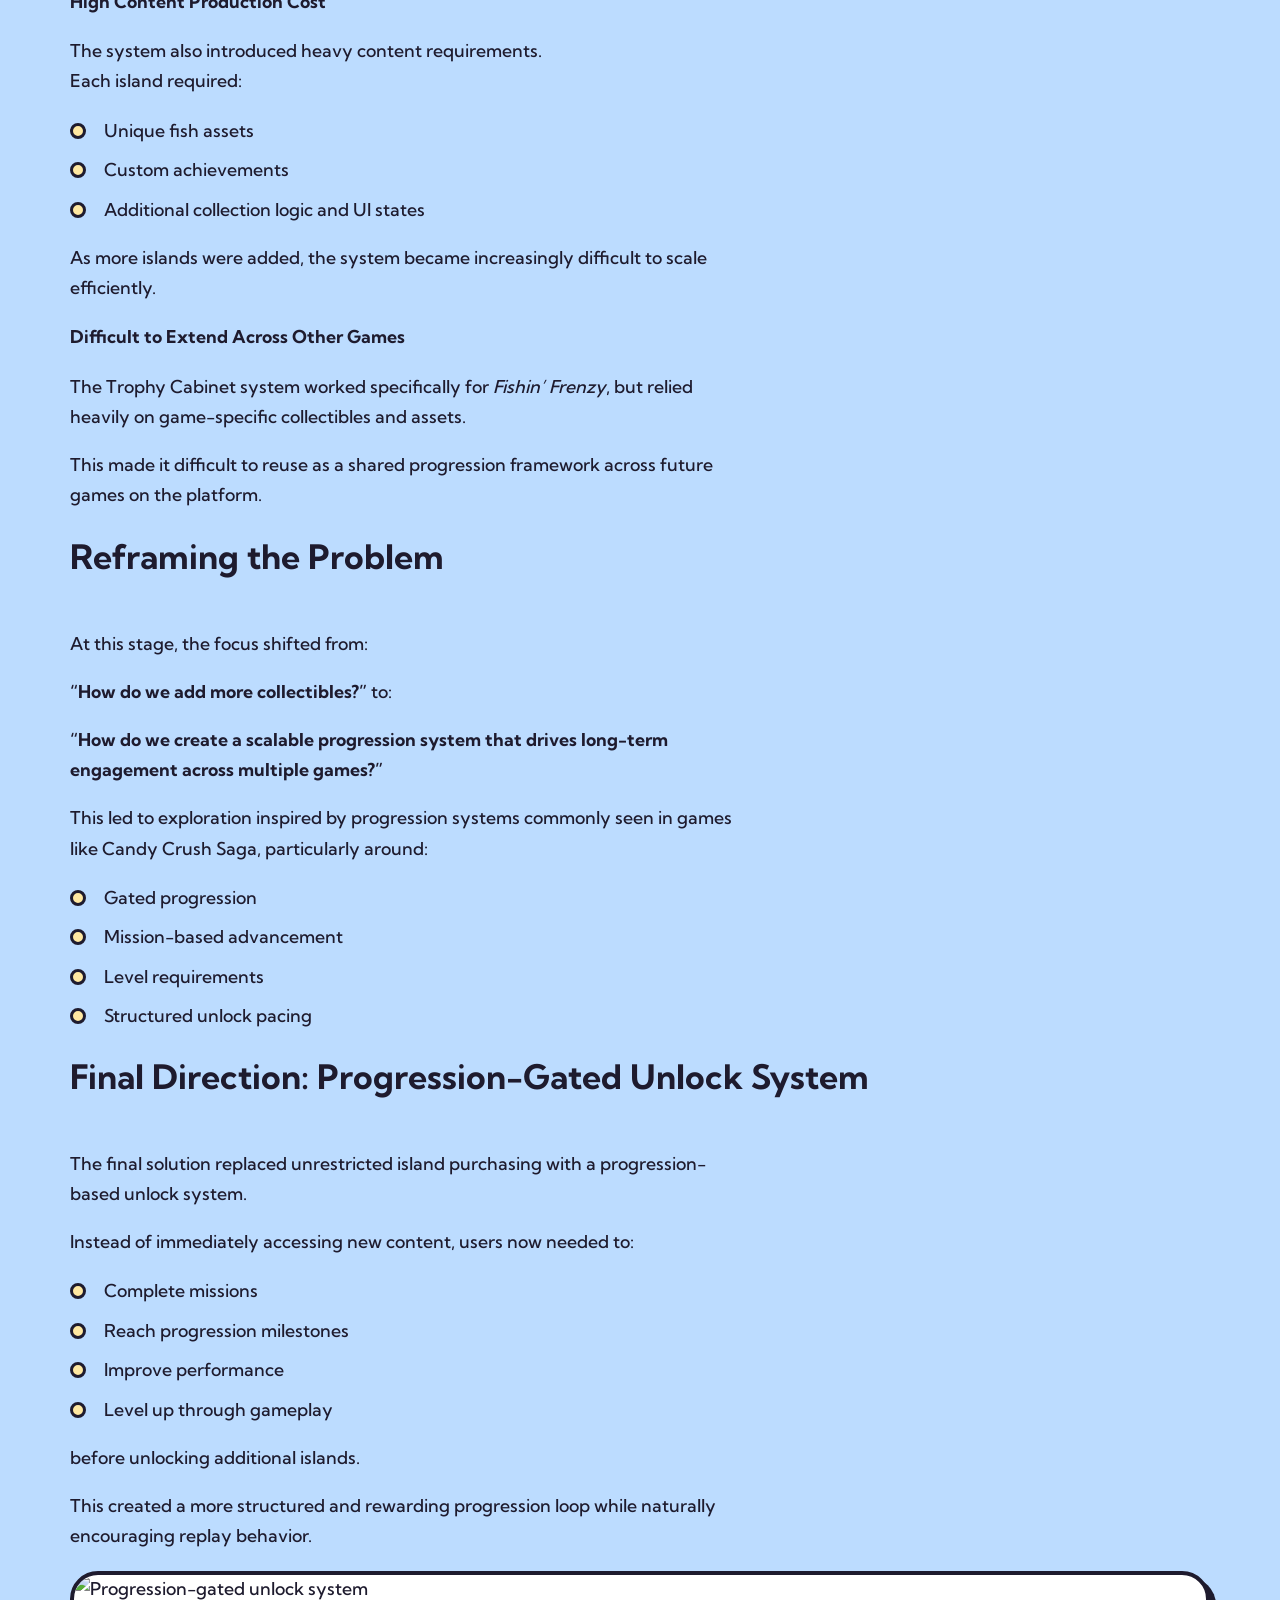
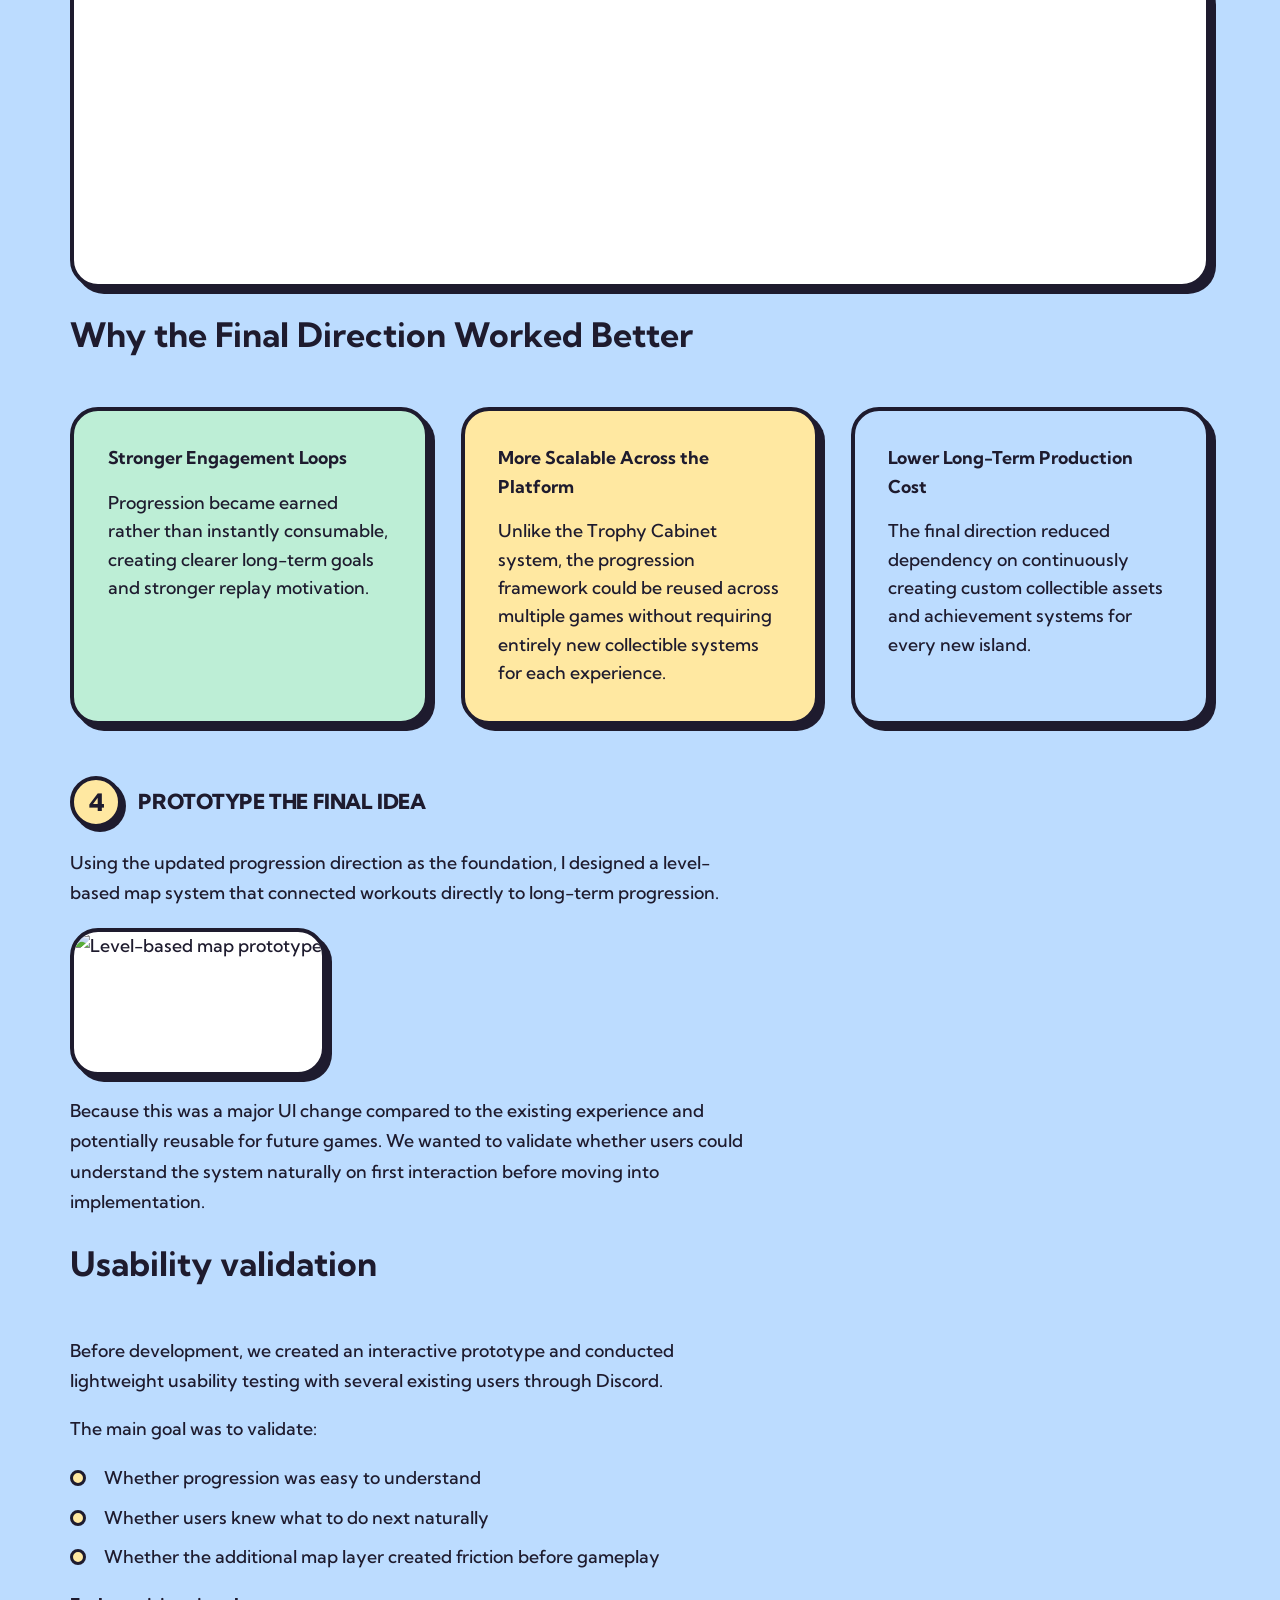
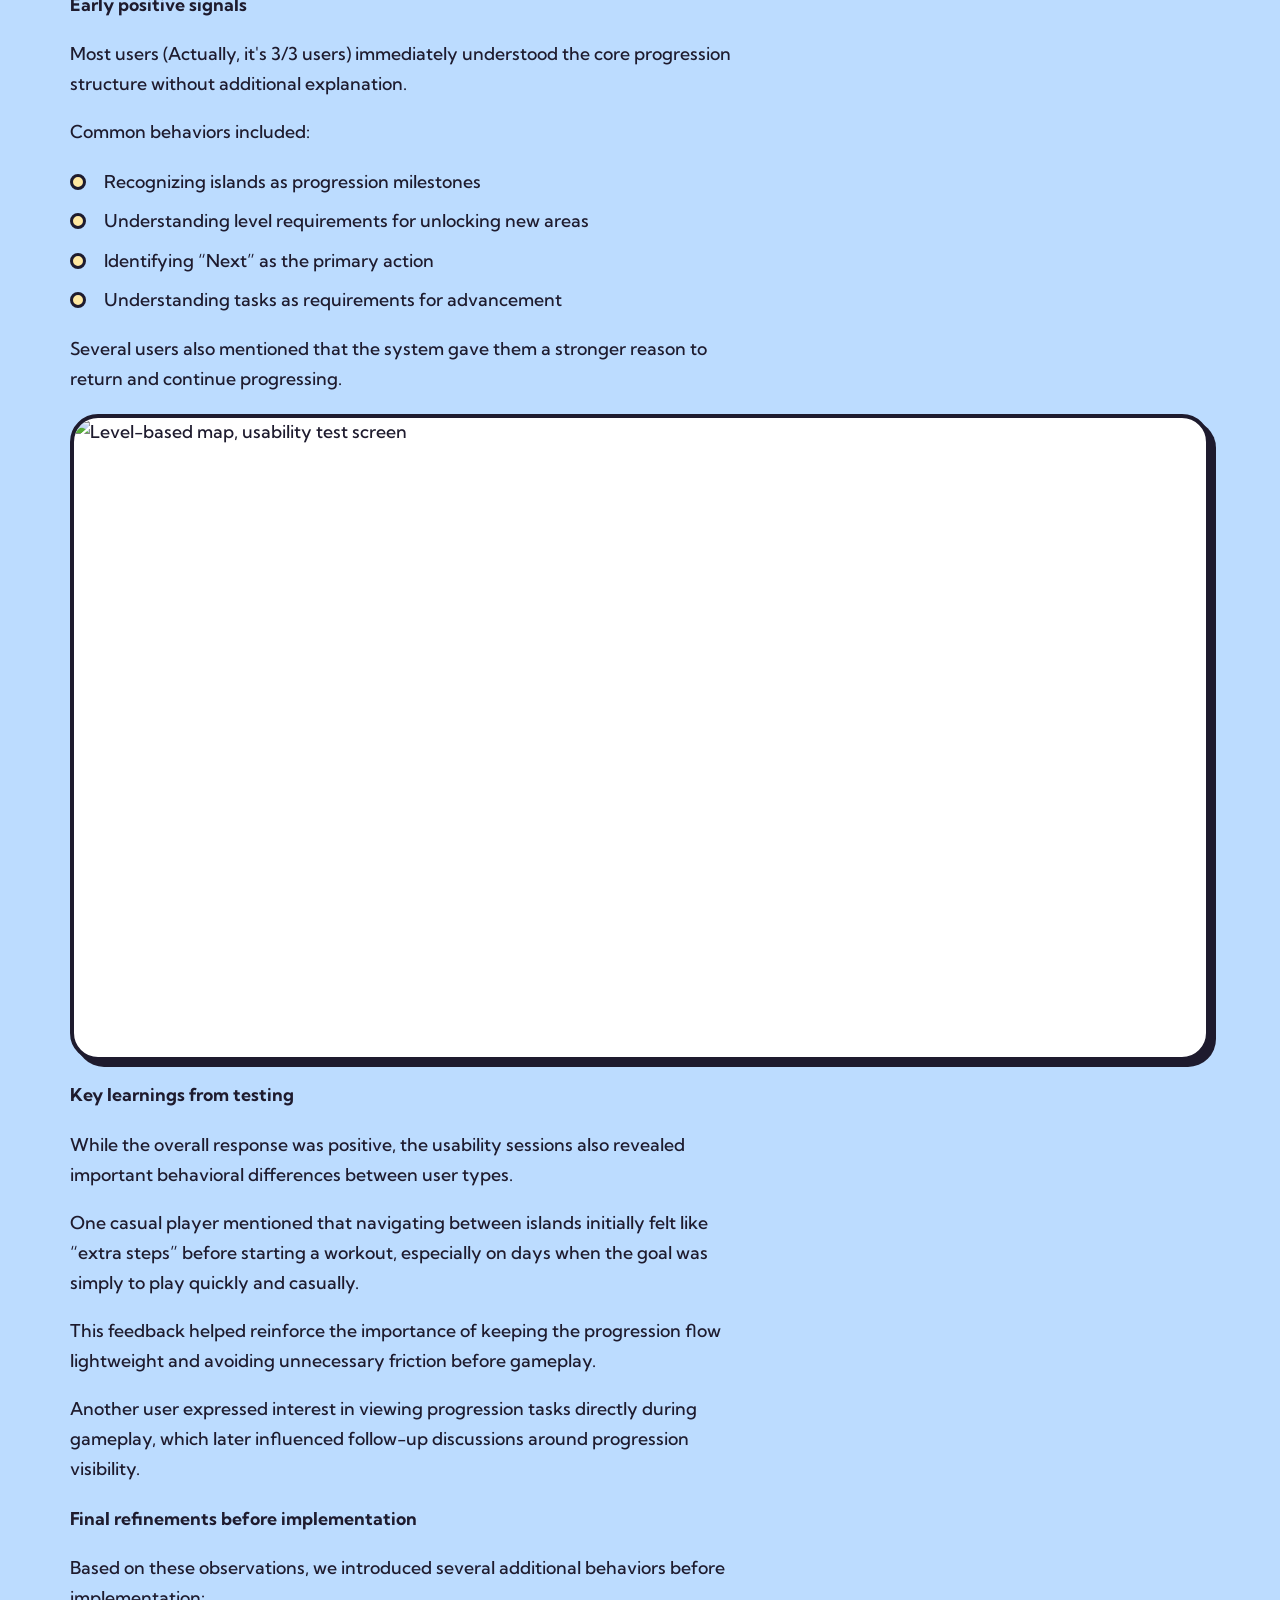
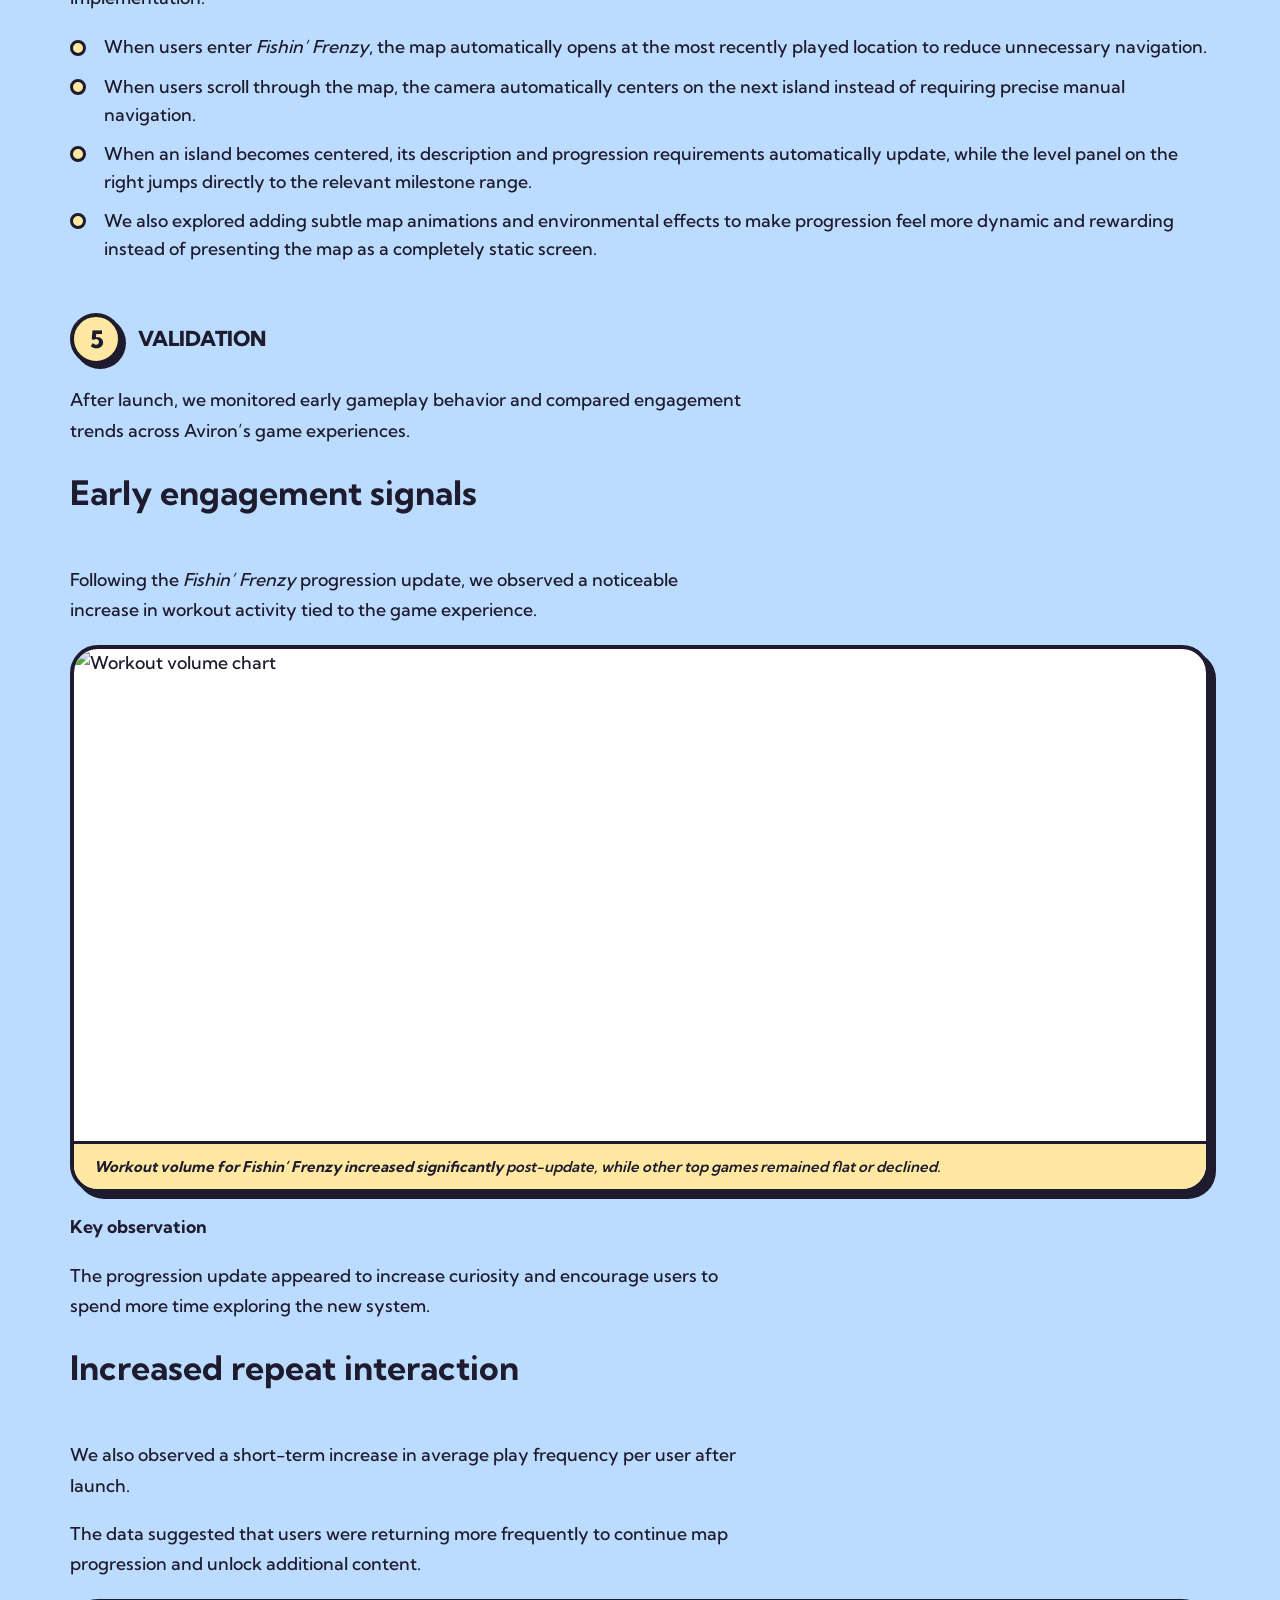
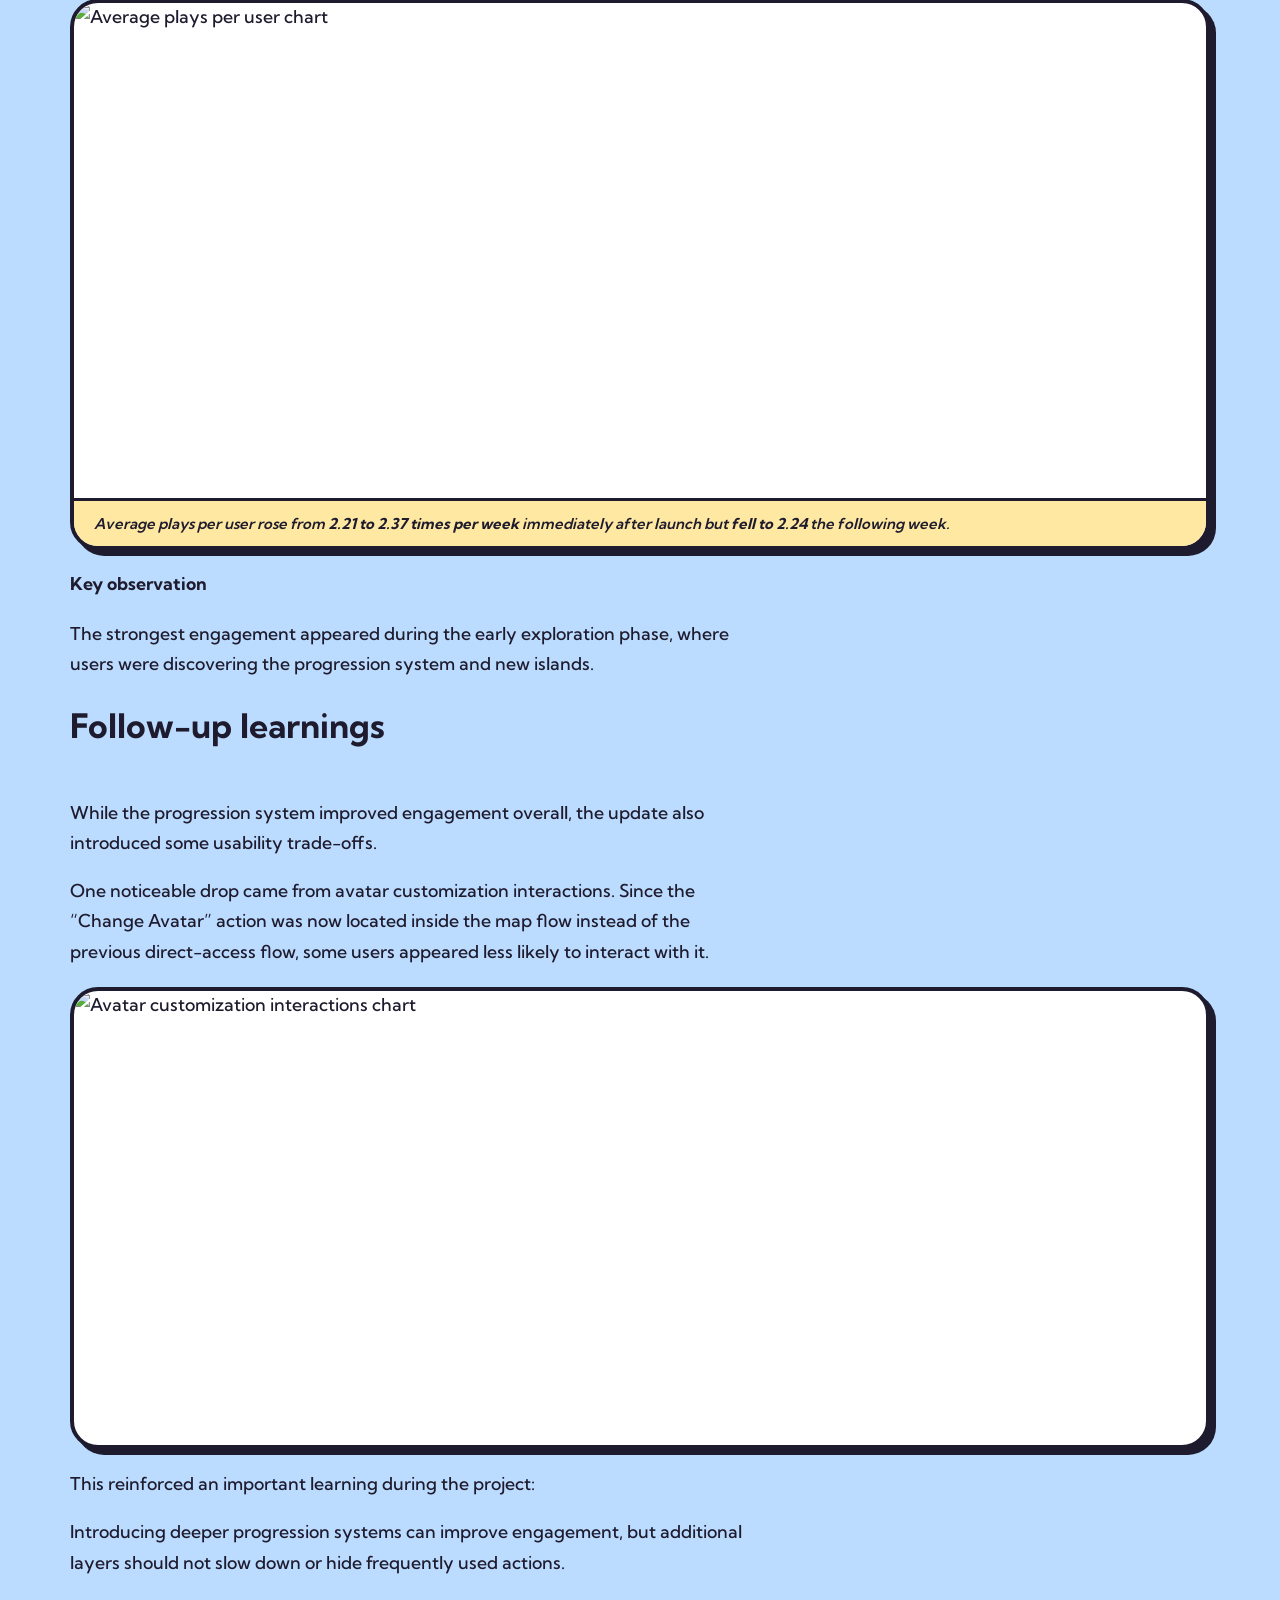
==== commit 17ea0878: "Header: Work dropdown with the three company pages" ====
--- a/aviron-client.html
+++ b/aviron-client.html
@@ -56,7 +56,17 @@
         <ul class="nav__list">
           <li><a class="nav__link" href="index.html">Home</a></li>
           <li><a class="nav__link" href="https://drive.google.com/file/d/1IyiNxV_8yLdAtv77d773R05TLhrPXiHI/view?usp=sharing">Resume</a></li>
-          <li><a class="nav__link" href="index.html">Work</a></li>
+          <li class="nav__item nav__item--dropdown" data-dropdown>
+            <button class="nav__link nav__trigger" type="button" aria-expanded="false" aria-controls="work-menu">
+              Work
+              <svg class="nav__caret" viewBox="0 0 24 24" aria-hidden="true" focusable="false"><path d="M6 9l6 6 6-6" fill="none" stroke="currentColor" stroke-width="3" stroke-linecap="round" stroke-linejoin="round"/></svg>
+            </button>
+            <ul class="nav__dropdown" id="work-menu">
+              <li><a class="nav__dd-link" href="aviron.html"><span class="nav__dd-dot nav__dd-dot--butter" aria-hidden="true"></span>Aviron Interactive</a></li>
+              <li><a class="nav__dd-link" href="tmt.html"><span class="nav__dd-dot nav__dd-dot--mint" aria-hidden="true"></span>TMT Solution</a></li>
+              <li><a class="nav__dd-link" href="yan.html"><span class="nav__dd-dot nav__dd-dot--sky" aria-hidden="true"></span>YAN Digital</a></li>
+            </ul>
+          </li>
         </ul>
         <p class="nav__email">thisisdat098@gmail.com</p>
       </div>
--- a/css/styles.css
+++ b/css/styles.css
@@ -200,6 +200,87 @@
 .nav__link:hover { background: var(--butter); transform: translateY(-2px); }
 .nav__link[aria-current="page"] { background: var(--lilac); }
 
+/* "Work" dropdown. Opens on hover with a mouse, on tap/click on touch screens,
+   and closes on a tap outside it (js/main.js). */
+.nav__item--dropdown { position: relative; }
+
+.nav__trigger {
+  gap: 8px;
+  color: var(--ink);
+  font: inherit;
+  font-weight: 700;
+  cursor: pointer;
+}
+.nav__caret {
+  flex: none;
+  width: 16px;
+  height: 16px;
+  transition: transform 0.2s ease;
+}
+.nav__item--dropdown.is-open .nav__trigger { background: var(--butter); }
+.nav__item--dropdown.is-open .nav__caret { transform: rotate(180deg); }
+
+.nav__dropdown {
+  position: absolute;
+  top: calc(100% + 12px);
+  left: 0;
+  z-index: 30;
+  display: grid;
+  gap: 4px;
+  min-width: 250px;
+  padding: 10px;
+  background: var(--white);
+  border: 3px solid var(--ink);
+  border-radius: 22px;
+  box-shadow: var(--shadow-sm);
+  opacity: 0;
+  visibility: hidden;
+  transform: translateY(-6px);
+  transition: opacity 0.16s ease, transform 0.16s ease, visibility 0s linear 0.16s;
+}
+.nav__dropdown::before {            /* invisible bridge so the menu stays open while the pointer crosses the gap */
+  content: "";
+  position: absolute;
+  left: 0;
+  right: 0;
+  top: -15px;
+  height: 15px;
+}
+.nav__item--dropdown.is-open .nav__dropdown {
+  opacity: 1;
+  visibility: visible;
+  transform: none;
+  transition-delay: 0s;
+}
+
+.nav__dd-link {
+  display: flex;
+  align-items: center;
+  gap: 12px;
+  min-height: 48px;
+  padding: 0 14px;
+  border-radius: 14px;
+  color: var(--ink);
+  font-weight: 700;
+  line-height: 1.2;
+  text-decoration: none;
+  transition: background-color 0.15s ease;
+}
+.nav__dd-link:hover { background: var(--lilac); }
+.nav__dd-link[aria-current="page"] { background: var(--lilac); }
+
+.nav__dd-dot {                      /* same colour as the company's panel in "Along My Journey" */
+  flex: none;
+  width: 14px;
+  height: 14px;
+  background: var(--dot);
+  border: 3px solid var(--ink);
+  border-radius: 50%;
+}
+.nav__dd-dot--butter { --dot: var(--butter); }
+.nav__dd-dot--mint   { --dot: var(--mint); }
+.nav__dd-dot--sky    { --dot: var(--sky); }
+
 .nav__email {
   font-weight: 700;
   overflow-wrap: anywhere;
@@ -387,136 +468,239 @@
 .deco--statement-left  { --s: clamp(56px, 7vw, 104px); --c: var(--pink); left: 3%; top: 24px; }
 .deco--statement-right { --s: clamp(44px, 6vw, 88px);  --c: var(--sky);  right: 4%; bottom: 24px; }
 
-/* --------------------------------------------------------------------------
-   8. Along my journey
+/* Scribble: one continuous line that draws itself behind the text, holds, then
+   retracts, and repeats. It is sized to the band's height (the loops keep their
+   shape at every width) while the straight runs are cropped at the band's edges.
+   Without JavaScript, or with reduced motion, it simply shows fully drawn. */
+.scribble {
+  position: absolute;
+  inset: 0;
+  z-index: 0;
+  width: 100%;
+  height: 100%;
+  pointer-events: none;
+}
+.scribble__path {
+  fill: none;
+  stroke: var(--white);
+  stroke-opacity: 0.75;
+  stroke-width: 6;
+  stroke-linecap: round;
+  stroke-linejoin: round;
+}
+.js .scribble__path {
+  stroke-dasharray: 1 1;
+  stroke-dashoffset: 1;
+  animation: scribble-draw 8s ease-in-out infinite paused;
+}
+.js .scribble.is-playing .scribble__path { animation-play-state: running; }
+
+@keyframes scribble-draw {
+  0%   { stroke-dashoffset: 1; }
+  30%  { stroke-dashoffset: 0; }   /* drawn left to right */
+  50%  { stroke-dashoffset: 0; }   /* hold */
+  75%  { stroke-dashoffset: 1; }   /* retracts back to the start */
+  100% { stroke-dashoffset: 1; }   /* short pause, then again */
+}
+
+@media (prefers-reduced-motion: reduce) {
+  .js .scribble__path { animation: none; stroke-dashoffset: 0; }
+}
+
+/* --------------------------------------------------------------------------
+   8. Along my journey (horizontal accordion; vertical below 900px)
+   Built by js/journey.js. One panel is open at a time; the others shrink to a
+   strip showing their dates. The open panel's content has a fixed width, so it is
+   revealed and hidden by the moving edges instead of reflowing mid-animation.
    -------------------------------------------------------------------------- */
 .journey {
   padding: var(--section-y) var(--pad);
   overflow-x: clip;
 }
 
-.timeline {
-  position: relative;
-  display: grid;
-  gap: clamp(56px, 6vw, 88px);
-  max-width: 1240px;
-  margin: clamp(48px, 6vw, 80px) auto 0;
-}
-.timeline::before {                       /* the rail */
-  content: "";
-  position: absolute;
-  top: 0;
-  bottom: 0;
-  left: 50%;
-  width: var(--line);
-  background: var(--ink);
-  transform: translateX(-50%);
-}
-
-.entry {
-  position: relative;
-  display: grid;
-  grid-template-columns: repeat(2, minmax(0, 1fr));
-  column-gap: 104px;
-  align-items: center;
-}
-.entry::before {                          /* node on the rail */
-  content: "";
-  position: absolute;
-  top: 8px;
-  left: 50%;
-  width: 28px;
-  height: 28px;
-  background: var(--butter);
-  border: var(--line) solid var(--ink);
-  border-radius: 50%;
-  transform: translateX(-50%);
-  z-index: 1;
-}
-
-.entry__body  { order: 2; align-self: start; }
-.entry__media { order: 2; }
-.entry--text-first  .entry__body  { order: 1; }
-.entry--text-first  .entry__media { order: 2; }
-.entry--media-first .entry__media { order: 1; }
-.entry--media-first .entry__body  { order: 2; }
-
-.entry__date {
-  display: inline-block;
-  margin-bottom: 20px;
-  padding: 6px 20px;
+.jp {
+  --strip: clamp(68px, 6.2vw, 88px);
+  --jp-dur: 0.6s;
+  --jp-ease: cubic-bezier(0.22, 1, 0.36, 1);
+  display: flex;
+  /* at least this tall; js/journey.js raises it (--jp-fit) to the tallest panel's content */
+  height: max(clamp(500px, 38vw, 540px), var(--jp-fit, 0px));
+  margin-top: clamp(48px, 6vw, 80px);   /* no max-width: spans the same width as the other sections (page padding --pad) */
+  overflow: hidden;
   background: var(--white);
-  border: 3px solid var(--ink);
-  border-radius: 999px;
-  font-weight: 800;
-  font-size: 1.125rem;
-  line-height: 1.4;
-  transform: rotate(-2deg);
-}
-
-.entry__card {
-  display: flex;
-  flex-direction: column;
-  align-items: flex-start;
-  gap: 16px;
-  padding: clamp(24px, 2.6vw, 36px);
-  background: var(--bg-card);
   border: var(--line) solid var(--ink);
   border-radius: var(--radius);
   box-shadow: var(--shadow);
-}
-.entry__card--pink { --bg-card: var(--pink); }
-.entry__card--sky  { --bg-card: var(--sky); }
-.entry__card--mint { --bg-card: var(--mint); }
-.entry__card .btn  { margin-top: 8px; }
-
-.entry__title {
-  font-size: clamp(1.625rem, 1.2rem + 1.2vw, 2.25rem);
-  text-wrap: balance;
-}
-
-.entry__media {
-  aspect-ratio: 4 / 3;
+  container-type: inline-size;              /* lets the open content measure the whole row (100cqw) */
+}
+
+.jp__panel {
+  --tab-w: calc(var(--strip) - var(--line));
+  position: relative;
+  display: flex;
+  flex: 0 0 var(--strip);
+  min-width: 0;
+  background: var(--bg-panel);
+  border-left: var(--line) solid var(--ink);
+  transition: flex-grow var(--jp-dur) var(--jp-ease);
+}
+.jp__panel:first-child { --tab-w: var(--strip); border-left: 0; }
+.jp__panel.is-open { flex-grow: 1; }
+
+.jp__panel--sky    { --bg-panel: var(--sky); }
+.jp__panel--mint   { --bg-panel: var(--mint); }
+.jp__panel--butter { --bg-panel: var(--butter); }
+.jp__panel--pink   { --bg-panel: var(--pink); }
+
+.jp__heading {
+  display: flex;
+  flex: 0 0 var(--tab-w);
+  margin: 0;
+  font: inherit;
+}
+
+.jp__tab {
+  display: flex;
+  justify-content: center;
+  align-items: flex-start;
+  width: 100%;
+  padding: 30px 0;
+  background: transparent;
+  border: 0;
+  color: var(--ink);
+  font: inherit;
+  font-size: 1.125rem;
+  font-weight: 800;
+  line-height: 1.2;
+  cursor: pointer;
+  transition: background-color 0.15s ease;
+}
+.jp__panel:not(.is-open) .jp__tab:hover { background: rgba(255, 255, 255, 0.35); }
+.jp__panel.is-open .jp__tab { cursor: default; }
+.jp__tab:focus-visible { outline-offset: -8px; }
+
+.jp__date { writing-mode: vertical-rl; white-space: nowrap; }
+
+.jp__body {
+  flex: 1 1 auto;
+  min-width: 0;
   overflow: hidden;
-  background: var(--bg-media);
-  border: var(--line) solid var(--ink);
-  border-radius: var(--radius);
-  box-shadow: var(--shadow);
-}
-.entry__media img {
-  width: 100%;
+}
+
+.jp__inner {
+  display: flex;
+  flex-direction: column;
+  gap: 12px;
+  width: calc(100cqw - 4 * var(--strip));   /* the width it has when fully open */
   height: 100%;
-  padding: clamp(10px, 1.5vw, 20px);
-  object-fit: contain;
-}
-.entry__media--lilac { --bg-media: var(--lilac); }
-.entry__media--mint  { --bg-media: var(--mint); }
-.entry__media--peach { --bg-media: var(--peach); }
-
-.entry--end { display: flex; justify-content: center; }
-.entry--end::before { display: none; }
-
-.entry__future {
-  position: relative;
-  z-index: 1;
-  padding: 10px 36px;
-  background: var(--lilac);
-  border: var(--line) solid var(--ink);
-  border-radius: 999px;
-  font-size: clamp(1.5rem, 1.1rem + 1.2vw, 2rem);
-  box-shadow: var(--shadow-sm);
-}
-
-.journey__closing {
-  max-width: 20ch;
-  margin: clamp(56px, 7vw, 96px) auto 0;
-  font-size: clamp(1.875rem, 1rem + 3.2vw, 3.75rem);
+  padding: clamp(28px, 3vw, 44px) clamp(28px, 3vw, 44px) clamp(28px, 3vw, 40px) 8px;
+}
+
+.jp__title {
+  margin-bottom: 6px;
+  font-size: clamp(1.625rem, 1rem + 1.5cqw, 2.75rem);    /* grows with the timeline's width */
   font-weight: 800;
   line-height: 1.1;
   letter-spacing: -0.02em;
+  text-wrap: balance;
+}
+/* Body text inside the panels: never smaller than the page's body text (17px),
+   growing with the timeline's width (cqw = 1% of the timeline) up to 21px.
+   The text box is 55% of the timeline's width, kept between 28em and 40em so
+   lines stay comfortable to read (about 60-75 characters). */
+.jp__inner > p:not(.jp__title):not(.jp__future-text) {
+  max-width: clamp(28em, 55cqw, 40em);
+  font-size: clamp(1.0625rem, 0.8rem + 0.55cqw, 1.3125rem);
+  line-height: 1.6;
+}
+
+.jp__foot {
+  display: flex;
+  align-items: flex-end;
+  justify-content: space-between;
+  gap: 24px;
+  margin-top: auto;
+  padding-top: 16px;
+}
+
+.jp__logo {
+  display: grid;
+  flex: none;
+  place-items: center;
+  width: clamp(112px, 11vw, 156px);
+  aspect-ratio: 1;
+}
+.jp__logo img { width: 100%; height: 100%; object-fit: contain; }
+.jp__logo--padded img { transform: scale(1.41); }  /* this logo file has a wide transparent margin */
+
+.btn--white { --bg-btn: var(--white); }
+.btn__arrow { flex: none; width: 20px; height: 20px; margin-left: 10px; }
+
+/* Future panel */
+.jp__panel--future .jp__inner {
+  align-items: center;
+  padding-bottom: 0;
   text-align: center;
-  text-wrap: balance;
-}
+}
+.jp__future-text {
+  margin-top: clamp(12px, 2.5vw, 32px);
+  font-size: clamp(1.75rem, 1.2rem + 1.6vw, 2.75rem);
+  font-weight: 800;
+  line-height: 1.2;
+  letter-spacing: -0.02em;
+}
+.jp__buddy {
+  display: block;
+  width: min(56%, 340px);
+  height: auto;
+  margin-top: auto;
+}
+
+.visually-hidden {
+  position: absolute !important;
+  width: 1px;
+  height: 1px;
+  margin: -1px;
+  padding: 0;
+  overflow: hidden;
+  clip: rect(0 0 0 0);
+  white-space: nowrap;
+  border: 0;
+}
+
+/* Vertical version: phones, tablets, and pages without JavaScript */
+@media (max-width: 899px) {
+  .jp { flex-direction: column; height: auto; }
+  .jp__panel {
+    display: grid;
+    grid-template-rows: auto 0fr;
+    flex: none;
+    border-left: 0;
+    border-top: var(--line) solid var(--ink);
+    transition: grid-template-rows var(--jp-dur) var(--jp-ease);
+  }
+  .jp__panel:first-child { border-top: 0; }
+  .jp__panel.is-open { grid-template-rows: auto 1fr; }
+  .jp__tab {
+    justify-content: flex-start;
+    align-items: center;
+    min-height: 64px;
+    padding: 0 24px;
+    text-align: left;
+  }
+  .jp__date { writing-mode: horizontal-tb; white-space: normal; }
+  .jp__body { min-height: 0; }
+  .jp__inner { width: auto; height: auto; padding: 0 24px 28px; }
+  .jp__inner > p:not(.jp__title):not(.jp__future-text) { max-width: 40em; }
+  .jp__buddy { width: min(72%, 320px); margin-top: 20px; }
+}
+html:not(.js) .jp { flex-direction: column; height: auto; }
+html:not(.js) .jp__panel { display: block; flex: none; border-left: 0; border-top: var(--line) solid var(--ink); }
+html:not(.js) .jp__panel:first-child { border-top: 0; }
+html:not(.js) .jp__tab { justify-content: flex-start; padding: 20px 24px 8px; cursor: default; }
+html:not(.js) .jp__date { writing-mode: horizontal-tb; }
+html:not(.js) .jp__inner { width: auto; height: auto; padding: 0 24px 28px; }
+html:not(.js) .jp__buddy { width: min(72%, 320px); margin-top: 20px; }
 
 /* --------------------------------------------------------------------------
    9. Connect
@@ -563,7 +747,7 @@
   .hero__role { font-size: clamp(3.5rem, 8vw, 7rem); }
 }
 
-/* Below 900px: single-column hero, 2-up skills, left-rail timeline */
+/* Below 900px: single-column hero, 2-up skills (the journey accordion turns vertical in section 8) */
 @media (max-width: 899px) {
   :root { --shadow: 5px 5px 0 var(--ink); }
 
@@ -584,25 +768,6 @@
 
   .skills__grid { grid-template-columns: repeat(2, minmax(0, 1fr)); }
   .skill:last-child { grid-column: 1 / -1; }
-
-  /* timeline: rail moves to the left edge, everything stacks */
-  .timeline::before { left: 15px; transform: none; bottom: 30px; }
-  .entry {
-    grid-template-columns: minmax(0, 1fr);
-    row-gap: 28px;
-    padding-left: 52px;
-    align-items: start;
-  }
-  .entry::before { left: 2px; transform: none; top: 6px; }
-  .entry--text-first .entry__body,
-  .entry--media-first .entry__body  { order: 1; }
-  .entry--text-first .entry__media,
-  .entry--media-first .entry__media { order: 2; }
-
-  .entry--end { justify-content: flex-start; align-items: center; }
-  .entry--end::before { display: block; top: 50%; transform: translateY(-50%); }
-
-  .journey__closing { margin-top: 56px; }
 }
 
 /* Below 720px: compact navigation menu, stacked skills */
@@ -654,6 +819,21 @@
 
   .nav__list { flex-direction: column; gap: 10px; }
   .nav__link { width: 100%; min-height: 52px; font-size: 1.125rem; }
+  .nav__trigger { justify-content: space-between; }
+  .nav__dropdown {
+    position: static;
+    display: none;
+    min-width: 0;
+    margin-top: 8px;
+    box-shadow: none;
+    opacity: 1;
+    visibility: visible;
+    transform: none;
+    transition: none;
+  }
+  .nav__dropdown::before { display: none; }
+  .nav__item--dropdown.is-open .nav__dropdown { display: grid; }
+  .nav__dd-link { min-height: 52px; font-size: 1.0625rem; }
   .nav__email {
     padding-top: 16px;
     border-top: var(--line) solid var(--ink);
@@ -670,12 +850,11 @@
   .skill:last-child { grid-column: auto; }
   .skill { gap: 20px; }
 
-  .entry { padding-left: 40px; }
-  .timeline::before { left: 11px; }
-  .entry::before { width: 24px; height: 24px; }
-  .entry__date { font-size: 1rem; }
-  .entry__card .btn { width: 100%; }
-  .entry__future { padding: 8px 28px; }
+  .jp__tab { min-height: 60px; padding: 0 20px; font-size: 1.0625rem; }
+  .jp__inner { padding: 0 20px 24px; }
+  .jp__foot { flex-direction: column; align-items: flex-start; gap: 20px; }
+  .jp__logo { width: 104px; }
+  .jp__cta { width: 100%; }
 
   .connect .btn { width: 100%; max-width: 360px; }
 }
